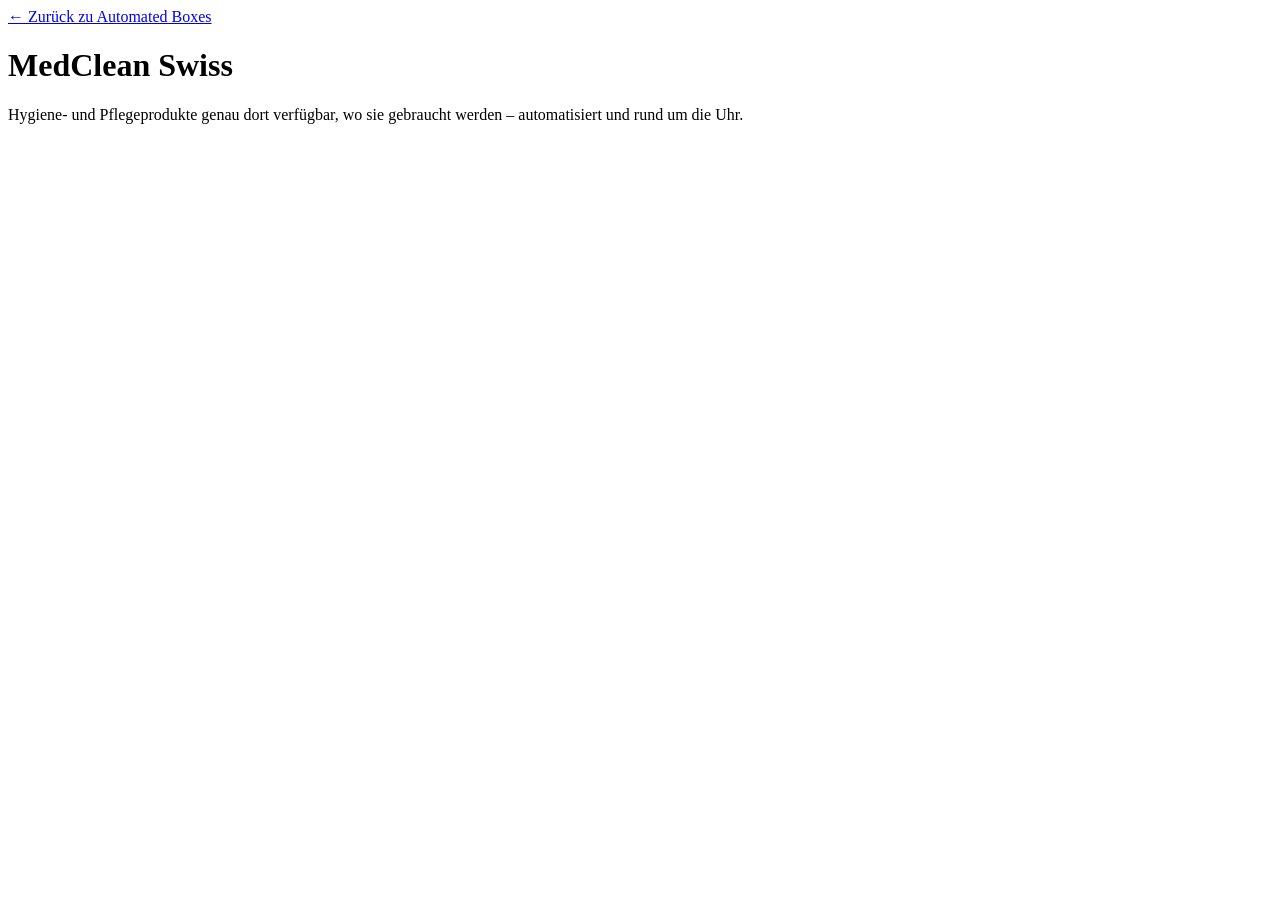
==== medclean/index.html @ 5fdd1c0e "MedClean Swiss hinzufügen" ====
<!DOCTYPE html>
<html lang="de">
<head>
    <meta charset="UTF-8">
    <meta name="viewport" content="width=device-width, initial-scale=1.0">
    <title>MedClean Swiss | Automated Boxes</title>
</head>

<body>

    <a href="../">← Zurück zu Automated Boxes</a>

    <h1>MedClean Swiss</h1>

    <p>
        Hygiene- und Pflegeprodukte genau dort verfügbar,
        wo sie gebraucht werden – automatisiert und rund um die Uhr.
    </p>

</body>
</html>
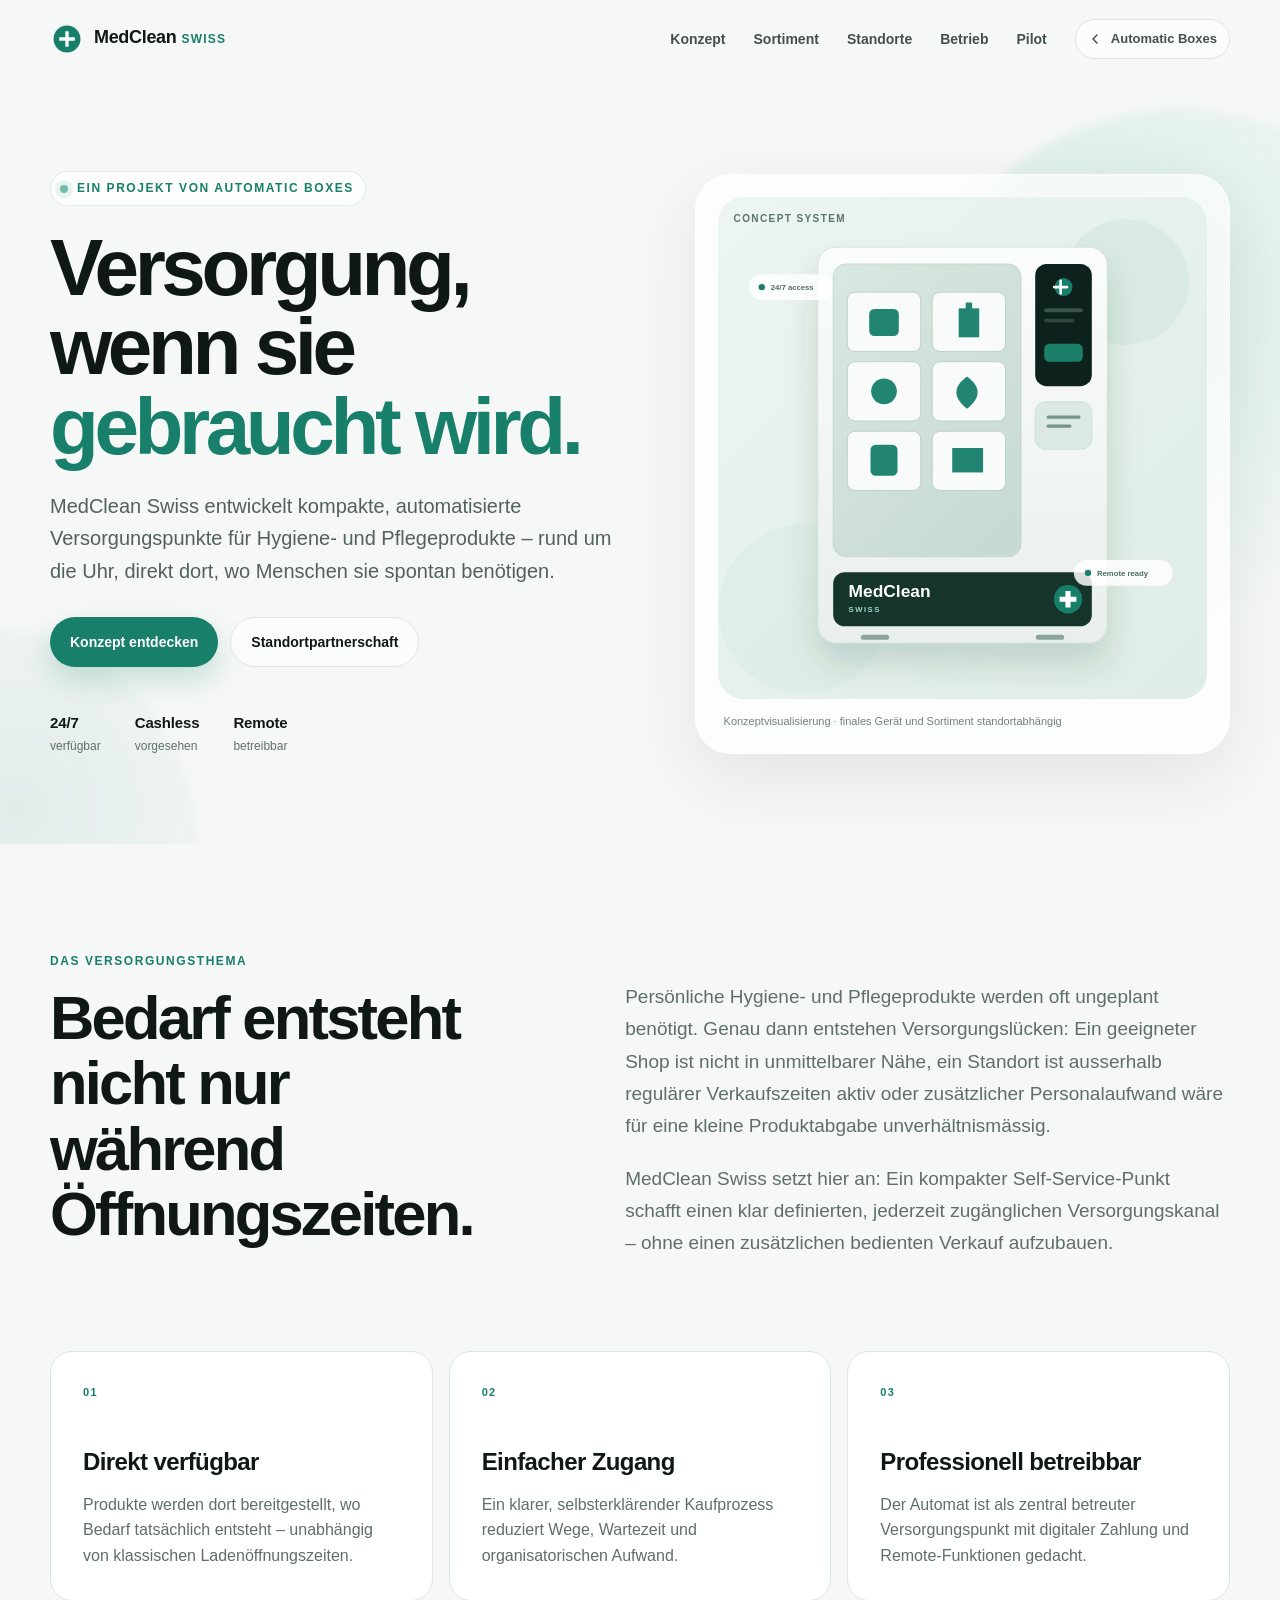
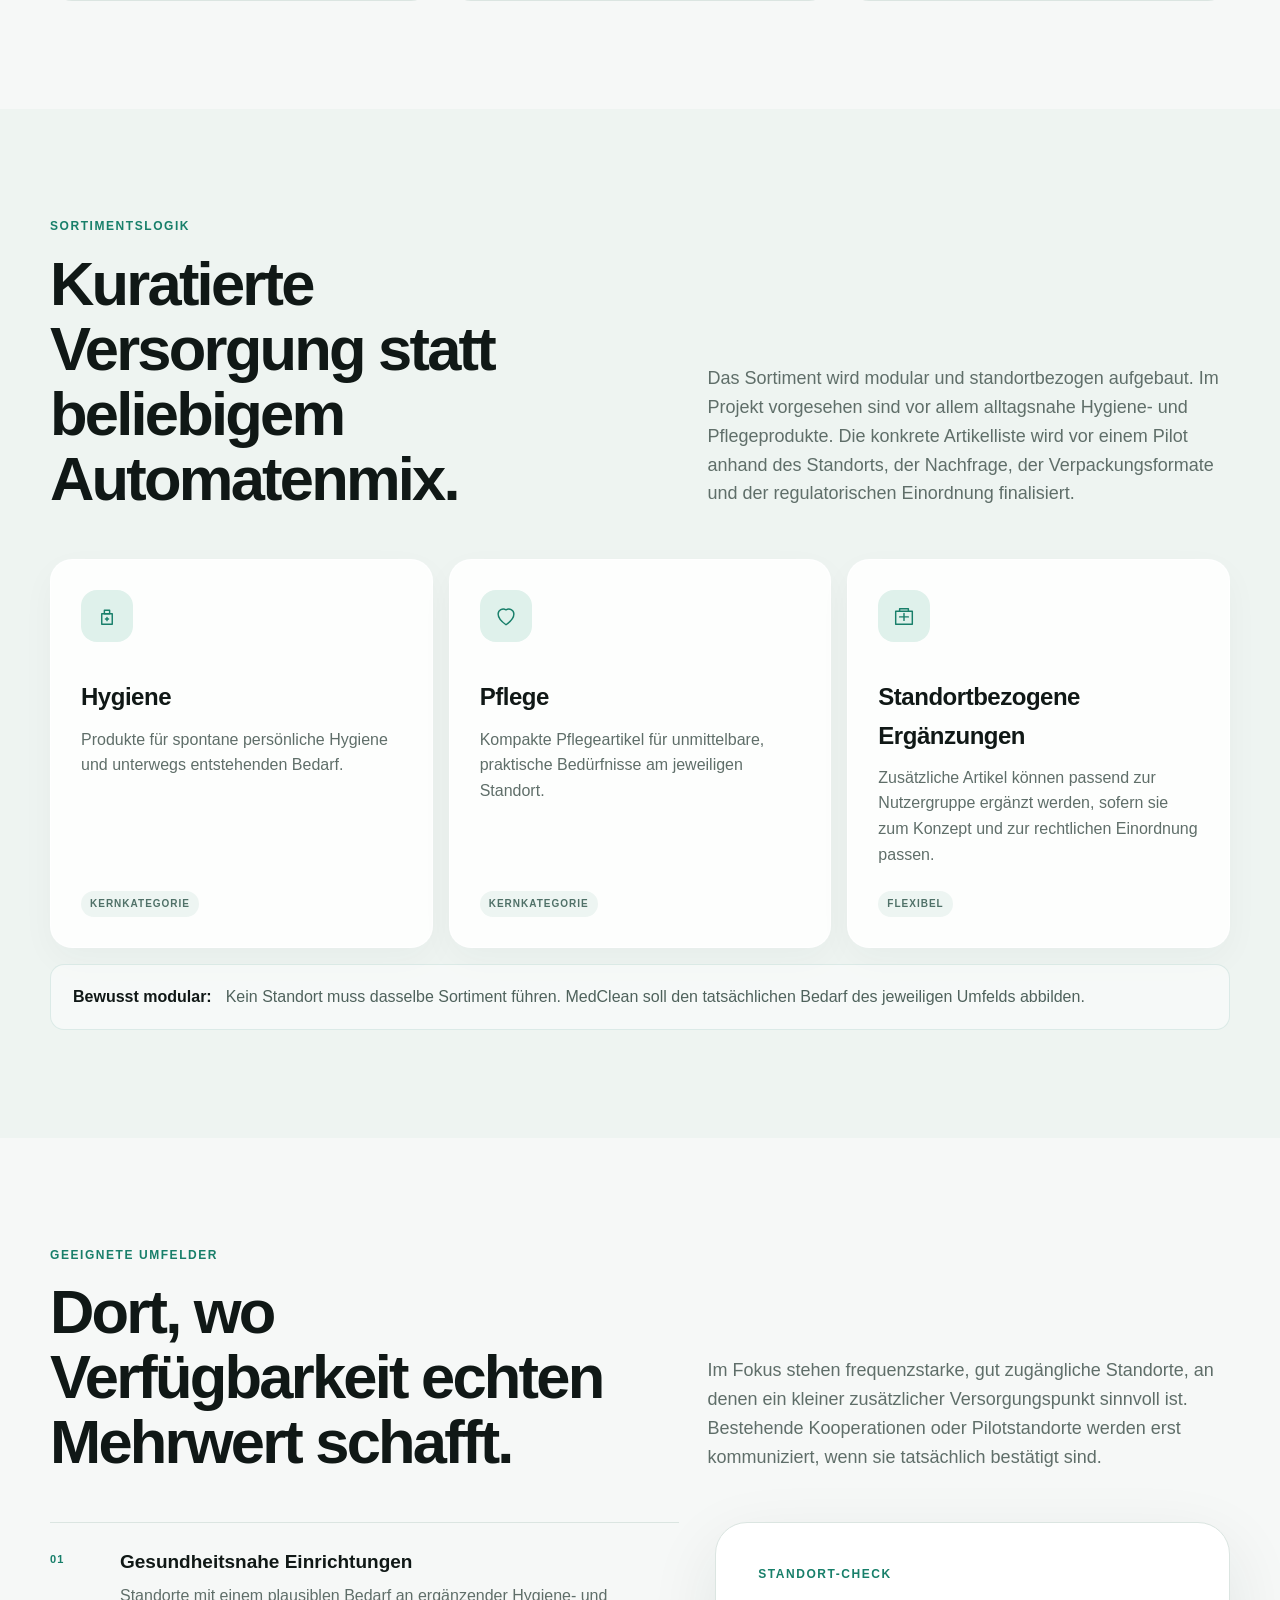
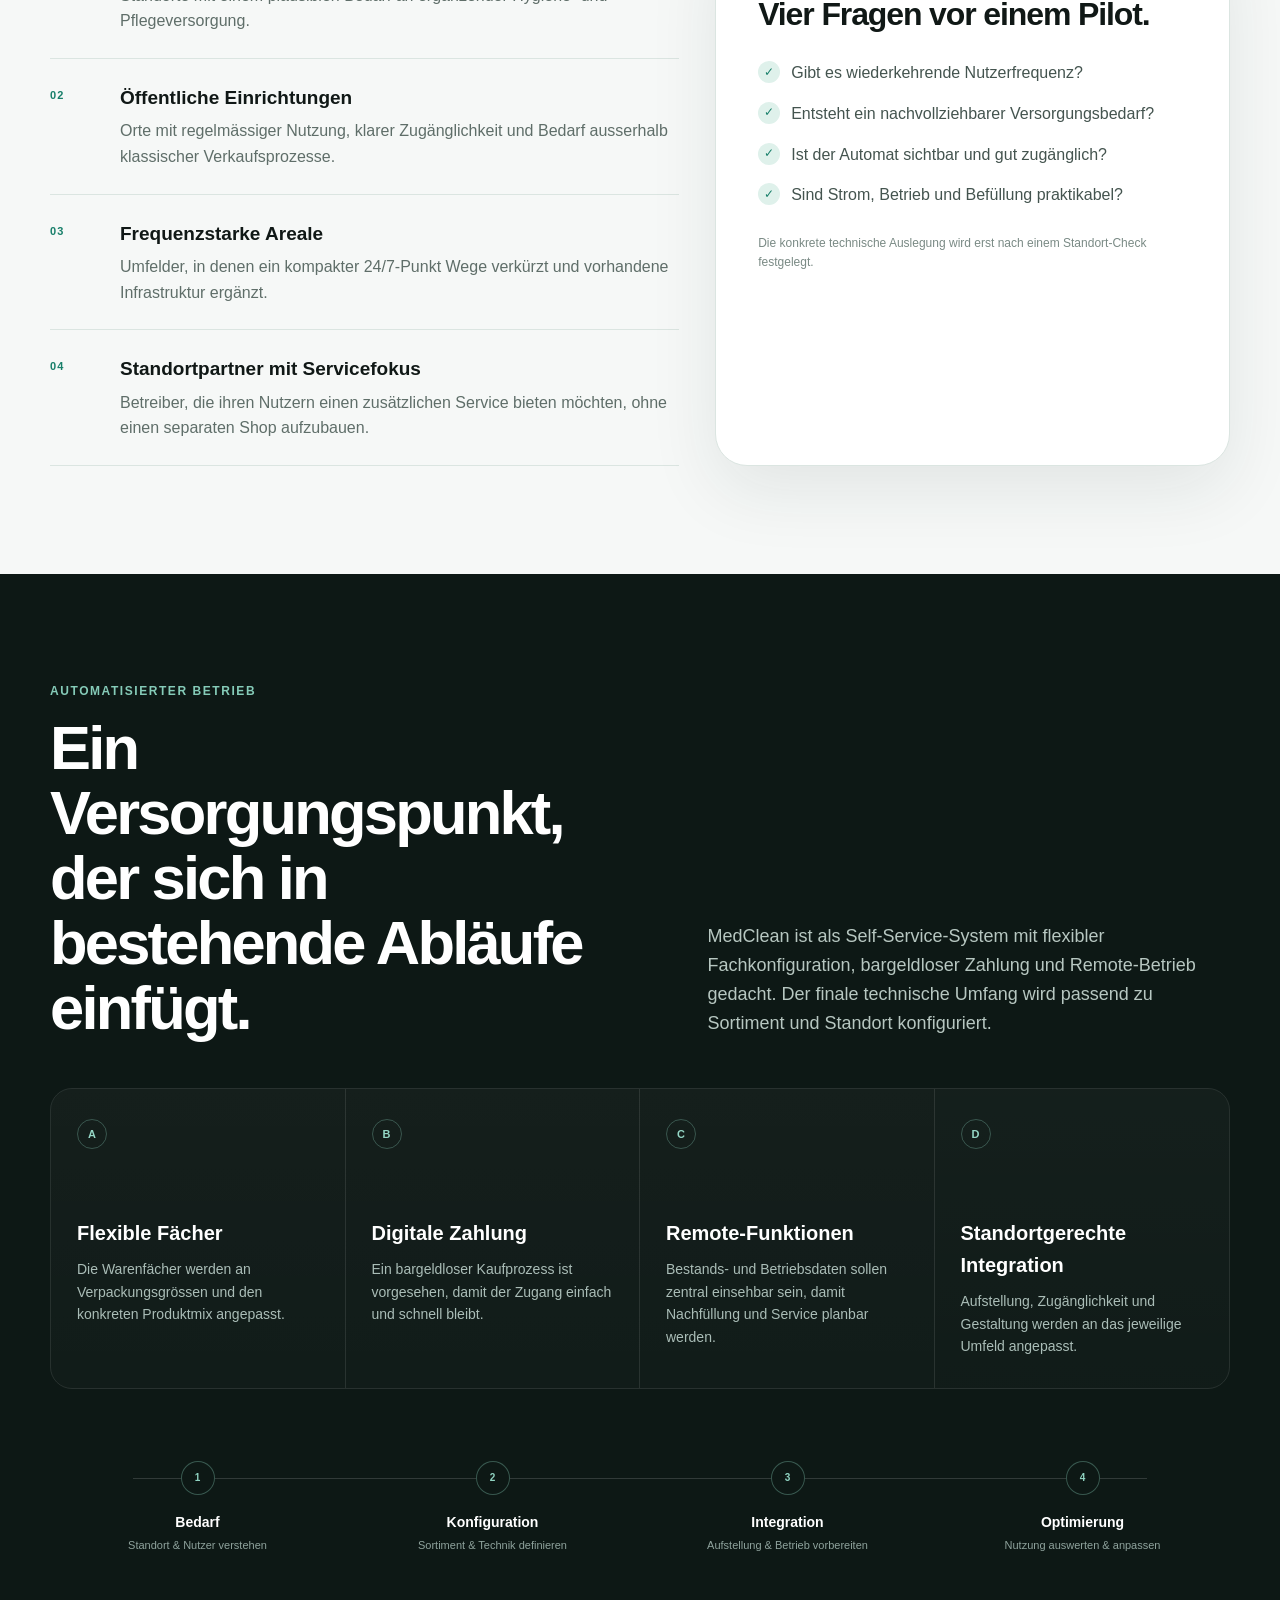
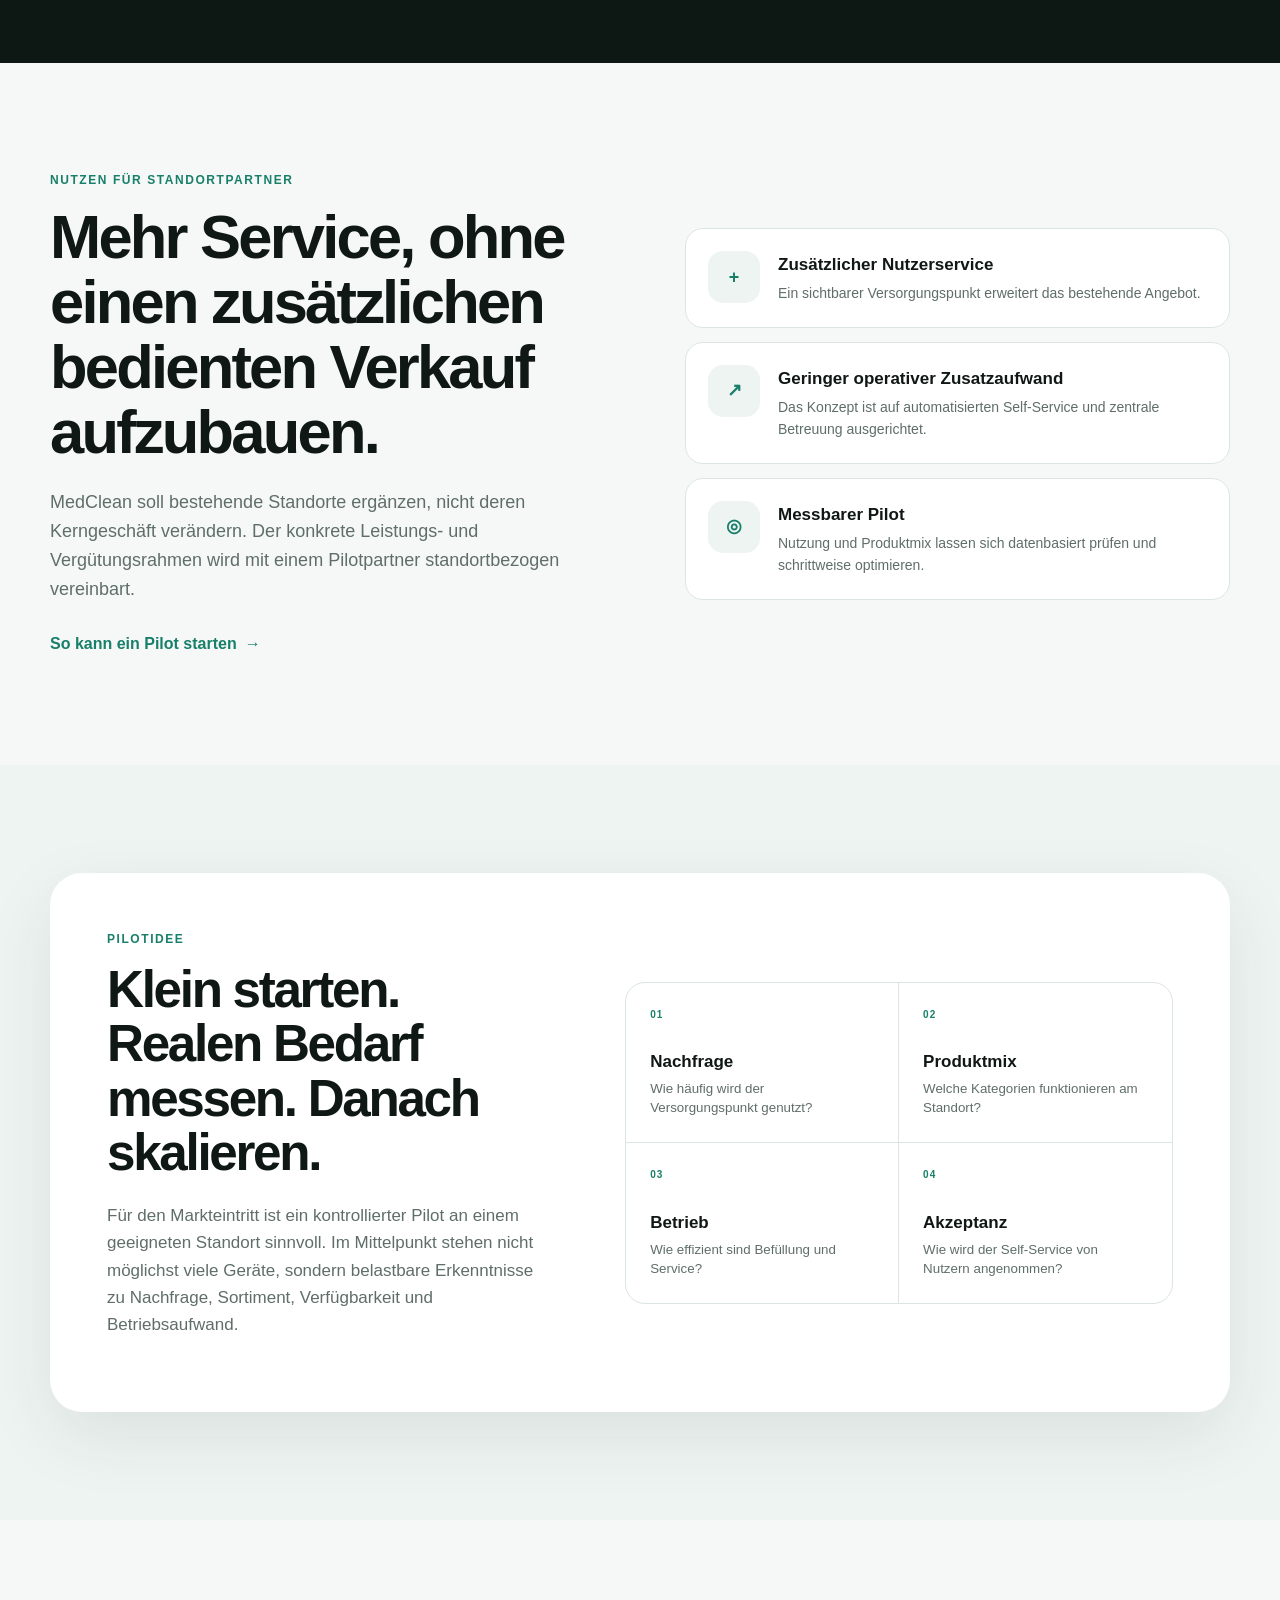
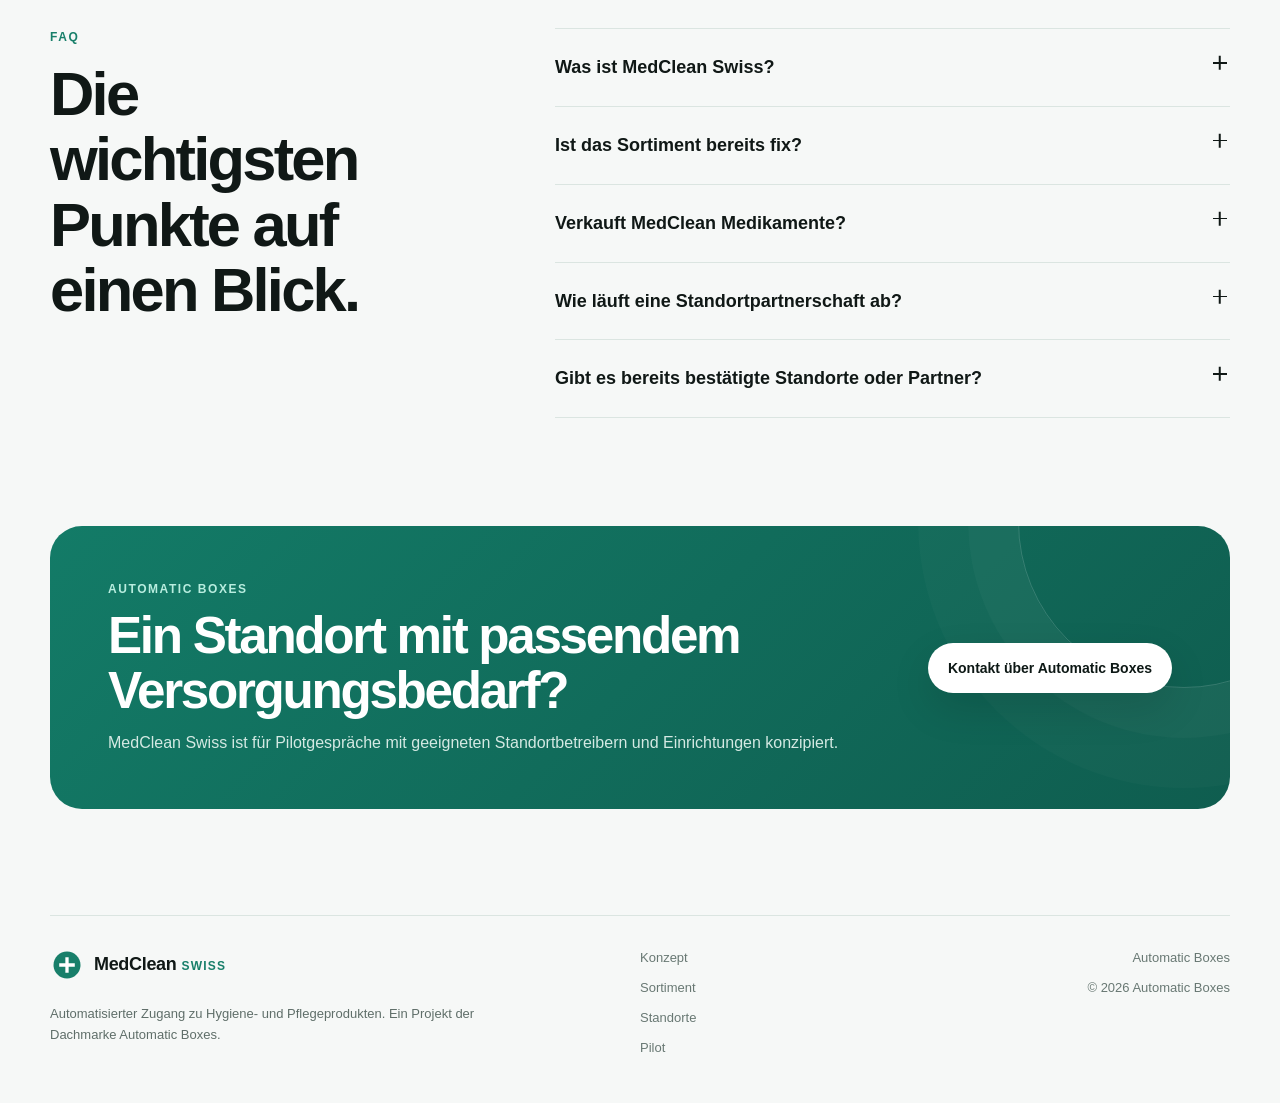
==== commit ed13a925: "Add files via upload" ====
--- a/medclean/index.html
+++ b/medclean/index.html
@@ -1,21 +1,388 @@
-<!DOCTYPE html>
-<html lang="de">
+<!doctype html>
+<html lang="de-CH">
 <head>
-    <meta charset="UTF-8">
-    <meta name="viewport" content="width=device-width, initial-scale=1.0">
-    <title>MedClean Swiss | Automated Boxes</title>
+  <meta charset="utf-8">
+  <meta name="viewport" content="width=device-width, initial-scale=1, viewport-fit=cover">
+  <meta name="color-scheme" content="light">
+  <meta name="theme-color" content="#f6f8f7">
+  <meta name="robots" content="index,follow,max-image-preview:large">
+  <meta name="description" content="MedClean Swiss – automatisierter 24/7-Zugang zu Hygiene- und Pflegeprodukten an geeigneten Standorten in der Schweiz. Ein Projekt der Dachmarke Automatic Boxes.">
+  <meta name="author" content="Automatic Boxes">
+  <link rel="canonical" href="https://automatedboxes.ch/medclean/">
+  <link rel="icon" href="assets/favicon.svg" type="image/svg+xml">
+
+  <meta property="og:type" content="website">
+  <meta property="og:locale" content="de_CH">
+  <meta property="og:site_name" content="Automatic Boxes">
+  <meta property="og:title" content="MedClean Swiss | Versorgung, wenn sie gebraucht wird">
+  <meta property="og:description" content="Automatisierter 24/7-Zugang zu Hygiene- und Pflegeprodukten – kompakt, standortbezogen und professionell betrieben.">
+  <meta property="og:url" content="https://automatedboxes.ch/medclean/">
+  <meta property="og:image" content="https://automatedboxes.ch/medclean/assets/og-medclean.png">
+  <meta property="og:image:width" content="1200">
+  <meta property="og:image:height" content="630">
+  <meta property="og:image:alt" content="MedClean Swiss – 24/7 Hygiene- und Pflegeversorgung">
+
+  <meta name="twitter:card" content="summary_large_image">
+  <meta name="twitter:title" content="MedClean Swiss">
+  <meta name="twitter:description" content="24/7-Zugang zu Hygiene- und Pflegeprodukten an geeigneten Standorten in der Schweiz.">
+  <meta name="twitter:image" content="https://automatedboxes.ch/medclean/assets/og-medclean.png">
+
+  <title>MedClean Swiss | 24/7 Hygiene- & Pflegeversorgung</title>
+  <link rel="stylesheet" href="style.css">
+
+  <script type="application/ld+json">
+  {
+    "@context": "https://schema.org",
+    "@type": "WebPage",
+    "name": "MedClean Swiss",
+    "url": "https://automatedboxes.ch/medclean/",
+    "description": "Automatisierter 24/7-Zugang zu Hygiene- und Pflegeprodukten an geeigneten Standorten in der Schweiz.",
+    "inLanguage": "de-CH",
+    "isPartOf": {
+      "@type": "WebSite",
+      "name": "Automatic Boxes",
+      "url": "https://automatedboxes.ch/"
+    },
+    "about": {
+      "@type": "Thing",
+      "name": "Automatisierte Hygiene- und Pflegeversorgung"
+    }
+  }
+  </script>
 </head>
-
 <body>
-
-    <a href="../">← Zurück zu Automated Boxes</a>
-
-    <h1>MedClean Swiss</h1>
-
-    <p>
-        Hygiene- und Pflegeprodukte genau dort verfügbar,
-        wo sie gebraucht werden – automatisiert und rund um die Uhr.
-    </p>
-
+  <a class="skip-link" href="#main">Zum Inhalt springen</a>
+
+  <header class="site-header" data-header>
+    <div class="shell header-inner">
+      <a class="brand" href="#top" aria-label="MedClean Swiss Startseite">
+        <span class="brand-mark" aria-hidden="true">
+          <svg viewBox="0 0 34 34" role="img">
+            <path d="M17 3.5C9.55 3.5 3.5 9.55 3.5 17S9.55 30.5 17 30.5 30.5 24.45 30.5 17 24.45 3.5 17 3.5Z"/>
+            <path d="M15.35 9.2h3.3v6.15h6.15v3.3h-6.15v6.15h-3.3v-6.15H9.2v-3.3h6.15V9.2Z" class="brand-cross"/>
+          </svg>
+        </span>
+        <span class="brand-text"><strong>MedClean</strong><small>Swiss</small></span>
+      </a>
+
+      <nav class="desktop-nav" aria-label="Hauptnavigation">
+        <a href="#konzept">Konzept</a>
+        <a href="#sortiment">Sortiment</a>
+        <a href="#standorte">Standorte</a>
+        <a href="#betrieb">Betrieb</a>
+        <a href="#pilot">Pilot</a>
+      </nav>
+
+      <div class="header-actions">
+        <a class="back-link" href="../" aria-label="Zurück zu Automatic Boxes">
+          <svg viewBox="0 0 20 20" aria-hidden="true"><path d="M11.8 4.5 6.3 10l5.5 5.5"/></svg>
+          <span>Automatic Boxes</span>
+        </a>
+        <button class="menu-button" type="button" aria-label="Menü öffnen" aria-expanded="false" aria-controls="mobile-menu" data-menu-button>
+          <span></span><span></span>
+        </button>
+      </div>
+    </div>
+
+    <div id="mobile-menu" class="mobile-menu" hidden data-mobile-menu>
+      <nav class="shell" aria-label="Mobile Navigation">
+        <a href="#konzept">Konzept</a>
+        <a href="#sortiment">Sortiment</a>
+        <a href="#standorte">Standorte</a>
+        <a href="#betrieb">Betrieb</a>
+        <a href="#pilot">Pilot</a>
+        <a class="mobile-back" href="../">Zurück zu Automatic Boxes</a>
+      </nav>
+    </div>
+  </header>
+
+  <main id="main">
+    <section class="hero" id="top" aria-labelledby="hero-title">
+      <div class="hero-orb hero-orb-one" aria-hidden="true"></div>
+      <div class="hero-orb hero-orb-two" aria-hidden="true"></div>
+      <div class="shell hero-grid">
+        <div class="hero-copy" data-reveal>
+          <div class="eyebrow"><span class="status-dot"></span> Ein Projekt von Automatic Boxes</div>
+          <h1 id="hero-title">Versorgung, wenn sie <span>gebraucht wird.</span></h1>
+          <p class="hero-lead">MedClean Swiss entwickelt kompakte, automatisierte Versorgungspunkte für Hygiene- und Pflegeprodukte – rund um die Uhr, direkt dort, wo Menschen sie spontan benötigen.</p>
+          <div class="hero-cta">
+            <a class="button primary" href="#konzept">Konzept entdecken</a>
+            <a class="button secondary" href="#partner">Standortpartnerschaft</a>
+          </div>
+          <div class="hero-signals" aria-label="Projektmerkmale">
+            <div><strong>24/7</strong><span>verfügbar</span></div>
+            <div><strong>Cashless</strong><span>vorgesehen</span></div>
+            <div><strong>Remote</strong><span>betreibbar</span></div>
+          </div>
+        </div>
+
+        <div class="hero-visual" data-reveal data-delay="120">
+          <div class="visual-card">
+            <div class="visual-label">Concept system</div>
+            <img src="assets/medclean-device.svg" width="760" height="780" alt="Konzeptvisualisierung eines MedClean Selbstbedienungsautomaten mit modularen Produktfächern">
+            <div class="visual-note">Konzeptvisualisierung · finales Gerät und Sortiment standortabhängig</div>
+          </div>
+        </div>
+      </div>
+    </section>
+
+    <section class="section problem" id="konzept" aria-labelledby="problem-title">
+      <div class="shell two-col">
+        <div class="section-intro" data-reveal>
+          <p class="kicker">Das Versorgungsthema</p>
+          <h2 id="problem-title">Bedarf entsteht nicht nur während Öffnungszeiten.</h2>
+        </div>
+        <div class="section-copy" data-reveal data-delay="80">
+          <p>Persönliche Hygiene- und Pflegeprodukte werden oft ungeplant benötigt. Genau dann entstehen Versorgungslücken: Ein geeigneter Shop ist nicht in unmittelbarer Nähe, ein Standort ist ausserhalb regulärer Verkaufszeiten aktiv oder zusätzlicher Personalaufwand wäre für eine kleine Produktabgabe unverhältnismässig.</p>
+          <p>MedClean Swiss setzt hier an: Ein kompakter Self-Service-Punkt schafft einen klar definierten, jederzeit zugänglichen Versorgungskanal – ohne einen zusätzlichen bedienten Verkauf aufzubauen.</p>
+        </div>
+      </div>
+
+      <div class="shell value-grid">
+        <article class="value-card" data-reveal>
+          <span class="number">01</span>
+          <h3>Direkt verfügbar</h3>
+          <p>Produkte werden dort bereitgestellt, wo Bedarf tatsächlich entsteht – unabhängig von klassischen Ladenöffnungszeiten.</p>
+        </article>
+        <article class="value-card" data-reveal data-delay="60">
+          <span class="number">02</span>
+          <h3>Einfacher Zugang</h3>
+          <p>Ein klarer, selbsterklärender Kaufprozess reduziert Wege, Wartezeit und organisatorischen Aufwand.</p>
+        </article>
+        <article class="value-card" data-reveal data-delay="120">
+          <span class="number">03</span>
+          <h3>Professionell betreibbar</h3>
+          <p>Der Automat ist als zentral betreuter Versorgungspunkt mit digitaler Zahlung und Remote-Funktionen gedacht.</p>
+        </article>
+      </div>
+    </section>
+
+    <section class="section section-soft" id="sortiment" aria-labelledby="assortment-title">
+      <div class="shell">
+        <div class="section-head" data-reveal>
+          <div>
+            <p class="kicker">Sortimentslogik</p>
+            <h2 id="assortment-title">Kuratierte Versorgung statt beliebigem Automatenmix.</h2>
+          </div>
+          <p>Das Sortiment wird modular und standortbezogen aufgebaut. Im Projekt vorgesehen sind vor allem alltagsnahe Hygiene- und Pflegeprodukte. Die konkrete Artikelliste wird vor einem Pilot anhand des Standorts, der Nachfrage, der Verpackungsformate und der regulatorischen Einordnung finalisiert.</p>
+        </div>
+
+        <div class="assortment-grid">
+          <article class="assortment-card" data-reveal>
+            <div class="icon-wrap" aria-hidden="true">
+              <svg viewBox="0 0 32 32"><path d="M10 13.5h12v12H10z"/><path d="M13 9.5h6v4h-6z"/><path d="M14.2 19.5h3.6M16 17.7v3.6"/></svg>
+            </div>
+            <h3>Hygiene</h3>
+            <p>Produkte für spontane persönliche Hygiene und unterwegs entstehenden Bedarf.</p>
+            <span class="tag">Kernkategorie</span>
+          </article>
+
+          <article class="assortment-card" data-reveal data-delay="60">
+            <div class="icon-wrap" aria-hidden="true">
+              <svg viewBox="0 0 32 32"><path d="M16 26c6-4.1 9-8 9-12.2A5.8 5.8 0 0 0 16 9a5.8 5.8 0 0 0-9 4.8C7 18 10 21.9 16 26Z"/></svg>
+            </div>
+            <h3>Pflege</h3>
+            <p>Kompakte Pflegeartikel für unmittelbare, praktische Bedürfnisse am jeweiligen Standort.</p>
+            <span class="tag">Kernkategorie</span>
+          </article>
+
+          <article class="assortment-card" data-reveal data-delay="120">
+            <div class="icon-wrap" aria-hidden="true">
+              <svg viewBox="0 0 32 32"><path d="M6.5 10.5h19v15h-19z"/><path d="M11 10.5V7.8h10v2.7M11 17h10M16 13v8"/></svg>
+            </div>
+            <h3>Standortbezogene Ergänzungen</h3>
+            <p>Zusätzliche Artikel können passend zur Nutzergruppe ergänzt werden, sofern sie zum Konzept und zur rechtlichen Einordnung passen.</p>
+            <span class="tag">Flexibel</span>
+          </article>
+        </div>
+
+        <div class="assortment-note" data-reveal>
+          <strong>Bewusst modular:</strong>
+          <span>Kein Standort muss dasselbe Sortiment führen. MedClean soll den tatsächlichen Bedarf des jeweiligen Umfelds abbilden.</span>
+        </div>
+      </div>
+    </section>
+
+    <section class="section" id="standorte" aria-labelledby="locations-title">
+      <div class="shell">
+        <div class="section-head" data-reveal>
+          <div>
+            <p class="kicker">Geeignete Umfelder</p>
+            <h2 id="locations-title">Dort, wo Verfügbarkeit echten Mehrwert schafft.</h2>
+          </div>
+          <p>Im Fokus stehen frequenzstarke, gut zugängliche Standorte, an denen ein kleiner zusätzlicher Versorgungspunkt sinnvoll ist. Bestehende Kooperationen oder Pilotstandorte werden erst kommuniziert, wenn sie tatsächlich bestätigt sind.</p>
+        </div>
+
+        <div class="location-layout">
+          <div class="location-list" role="list" data-reveal>
+            <div class="location-item" role="listitem"><span>01</span><div><strong>Gesundheitsnahe Einrichtungen</strong><p>Standorte mit einem plausiblen Bedarf an ergänzender Hygiene- und Pflegeversorgung.</p></div></div>
+            <div class="location-item" role="listitem"><span>02</span><div><strong>Öffentliche Einrichtungen</strong><p>Orte mit regelmässiger Nutzung, klarer Zugänglichkeit und Bedarf ausserhalb klassischer Verkaufsprozesse.</p></div></div>
+            <div class="location-item" role="listitem"><span>03</span><div><strong>Frequenzstarke Areale</strong><p>Umfelder, in denen ein kompakter 24/7-Punkt Wege verkürzt und vorhandene Infrastruktur ergänzt.</p></div></div>
+            <div class="location-item" role="listitem"><span>04</span><div><strong>Standortpartner mit Servicefokus</strong><p>Betreiber, die ihren Nutzern einen zusätzlichen Service bieten möchten, ohne einen separaten Shop aufzubauen.</p></div></div>
+          </div>
+
+          <aside class="location-check" data-reveal data-delay="100" aria-label="Kriterien für einen geeigneten Standort">
+            <p class="micro-label">Standort-Check</p>
+            <h3>Vier Fragen vor einem Pilot.</h3>
+            <ul class="check-list">
+              <li><span aria-hidden="true">✓</span> Gibt es wiederkehrende Nutzerfrequenz?</li>
+              <li><span aria-hidden="true">✓</span> Entsteht ein nachvollziehbarer Versorgungsbedarf?</li>
+              <li><span aria-hidden="true">✓</span> Ist der Automat sichtbar und gut zugänglich?</li>
+              <li><span aria-hidden="true">✓</span> Sind Strom, Betrieb und Befüllung praktikabel?</li>
+            </ul>
+            <p class="small">Die konkrete technische Auslegung wird erst nach einem Standort-Check festgelegt.</p>
+          </aside>
+        </div>
+      </div>
+    </section>
+
+    <section class="section section-dark" id="betrieb" aria-labelledby="operations-title">
+      <div class="shell">
+        <div class="section-head inverted" data-reveal>
+          <div>
+            <p class="kicker">Automatisierter Betrieb</p>
+            <h2 id="operations-title">Ein Versorgungspunkt, der sich in bestehende Abläufe einfügt.</h2>
+          </div>
+          <p>MedClean ist als Self-Service-System mit flexibler Fachkonfiguration, bargeldloser Zahlung und Remote-Betrieb gedacht. Der finale technische Umfang wird passend zu Sortiment und Standort konfiguriert.</p>
+        </div>
+
+        <div class="operations-grid">
+          <article class="operation-card" data-reveal>
+            <span class="op-index">A</span>
+            <h3>Flexible Fächer</h3>
+            <p>Die Warenfächer werden an Verpackungsgrössen und den konkreten Produktmix angepasst.</p>
+          </article>
+          <article class="operation-card" data-reveal data-delay="50">
+            <span class="op-index">B</span>
+            <h3>Digitale Zahlung</h3>
+            <p>Ein bargeldloser Kaufprozess ist vorgesehen, damit der Zugang einfach und schnell bleibt.</p>
+          </article>
+          <article class="operation-card" data-reveal data-delay="100">
+            <span class="op-index">C</span>
+            <h3>Remote-Funktionen</h3>
+            <p>Bestands- und Betriebsdaten sollen zentral einsehbar sein, damit Nachfüllung und Service planbar werden.</p>
+          </article>
+          <article class="operation-card" data-reveal data-delay="150">
+            <span class="op-index">D</span>
+            <h3>Standortgerechte Integration</h3>
+            <p>Aufstellung, Zugänglichkeit und Gestaltung werden an das jeweilige Umfeld angepasst.</p>
+          </article>
+        </div>
+
+        <div class="process" data-reveal>
+          <div class="process-line" aria-hidden="true"></div>
+          <div class="process-step"><span>1</span><strong>Bedarf</strong><small>Standort & Nutzer verstehen</small></div>
+          <div class="process-step"><span>2</span><strong>Konfiguration</strong><small>Sortiment & Technik definieren</small></div>
+          <div class="process-step"><span>3</span><strong>Integration</strong><small>Aufstellung & Betrieb vorbereiten</small></div>
+          <div class="process-step"><span>4</span><strong>Optimierung</strong><small>Nutzung auswerten & anpassen</small></div>
+        </div>
+      </div>
+    </section>
+
+    <section class="section partner-section" id="partner" aria-labelledby="partner-title">
+      <div class="shell partner-grid">
+        <div class="partner-copy" data-reveal>
+          <p class="kicker">Nutzen für Standortpartner</p>
+          <h2 id="partner-title">Mehr Service, ohne einen zusätzlichen bedienten Verkauf aufzubauen.</h2>
+          <p>MedClean soll bestehende Standorte ergänzen, nicht deren Kerngeschäft verändern. Der konkrete Leistungs- und Vergütungsrahmen wird mit einem Pilotpartner standortbezogen vereinbart.</p>
+          <a class="text-link" href="#pilot">So kann ein Pilot starten <span aria-hidden="true">→</span></a>
+        </div>
+
+        <div class="benefit-stack" data-reveal data-delay="80">
+          <div class="benefit"><span class="benefit-icon" aria-hidden="true">+</span><div><strong>Zusätzlicher Nutzerservice</strong><p>Ein sichtbarer Versorgungspunkt erweitert das bestehende Angebot.</p></div></div>
+          <div class="benefit"><span class="benefit-icon" aria-hidden="true">↗</span><div><strong>Geringer operativer Zusatzaufwand</strong><p>Das Konzept ist auf automatisierten Self-Service und zentrale Betreuung ausgerichtet.</p></div></div>
+          <div class="benefit"><span class="benefit-icon" aria-hidden="true">◎</span><div><strong>Messbarer Pilot</strong><p>Nutzung und Produktmix lassen sich datenbasiert prüfen und schrittweise optimieren.</p></div></div>
+        </div>
+      </div>
+    </section>
+
+    <section class="section section-soft" id="pilot" aria-labelledby="pilot-title">
+      <div class="shell pilot-wrap">
+        <div class="pilot-card" data-reveal>
+          <div class="pilot-copy">
+            <p class="kicker">Pilotidee</p>
+            <h2 id="pilot-title">Klein starten. Realen Bedarf messen. Danach skalieren.</h2>
+            <p>Für den Markteintritt ist ein kontrollierter Pilot an einem geeigneten Standort sinnvoll. Im Mittelpunkt stehen nicht möglichst viele Geräte, sondern belastbare Erkenntnisse zu Nachfrage, Sortiment, Verfügbarkeit und Betriebsaufwand.</p>
+          </div>
+          <div class="pilot-metrics" aria-label="Vorgesehene Pilot-Auswertung">
+            <div><span>01</span><strong>Nachfrage</strong><small>Wie häufig wird der Versorgungspunkt genutzt?</small></div>
+            <div><span>02</span><strong>Produktmix</strong><small>Welche Kategorien funktionieren am Standort?</small></div>
+            <div><span>03</span><strong>Betrieb</strong><small>Wie effizient sind Befüllung und Service?</small></div>
+            <div><span>04</span><strong>Akzeptanz</strong><small>Wie wird der Self-Service von Nutzern angenommen?</small></div>
+          </div>
+        </div>
+      </div>
+    </section>
+
+    <section class="section faq-section" aria-labelledby="faq-title">
+      <div class="shell faq-grid">
+        <div class="section-intro" data-reveal>
+          <p class="kicker">FAQ</p>
+          <h2 id="faq-title">Die wichtigsten Punkte auf einen Blick.</h2>
+        </div>
+        <div class="accordion" data-accordion>
+          <article class="faq-item" data-reveal>
+            <h3><button type="button" aria-expanded="false">Was ist MedClean Swiss?<span aria-hidden="true"></span></button></h3>
+            <div class="faq-answer" hidden><p>MedClean Swiss ist ein Projekt von Automatic Boxes für automatisierten, rund um die Uhr verfügbaren Zugang zu Hygiene- und Pflegeprodukten an geeigneten Standorten in der Schweiz.</p></div>
+          </article>
+          <article class="faq-item" data-reveal>
+            <h3><button type="button" aria-expanded="false">Ist das Sortiment bereits fix?<span aria-hidden="true"></span></button></h3>
+            <div class="faq-answer" hidden><p>Nein. Die Grundausrichtung auf Hygiene- und Pflegeprodukte steht fest; die konkrete Artikelliste soll je nach Standort, Nutzerbedarf, Verpackungsformaten und regulatorischer Einordnung festgelegt werden.</p></div>
+          </article>
+          <article class="faq-item" data-reveal>
+            <h3><button type="button" aria-expanded="false">Verkauft MedClean Medikamente?<span aria-hidden="true"></span></button></h3>
+            <div class="faq-answer" hidden><p>Das öffentlich definierte Konzept konzentriert sich derzeit auf Hygiene- und Pflegeprodukte. Regulierte oder verschreibungspflichtige Produktgruppen sind nicht Bestandteil der aktuell kommunizierten Pilotdefinition.</p></div>
+          </article>
+          <article class="faq-item" data-reveal>
+            <h3><button type="button" aria-expanded="false">Wie läuft eine Standortpartnerschaft ab?<span aria-hidden="true"></span></button></h3>
+            <div class="faq-answer" hidden><p>Zunächst werden Bedarf, Nutzerfrequenz, Fläche und technische Rahmenbedingungen geprüft. Anschliessend werden Sortiment, Automatenkonfiguration und der konkrete Pilot- beziehungsweise Betriebsrahmen gemeinsam festgelegt.</p></div>
+          </article>
+          <article class="faq-item" data-reveal>
+            <h3><button type="button" aria-expanded="false">Gibt es bereits bestätigte Standorte oder Partner?<span aria-hidden="true"></span></button></h3>
+            <div class="faq-answer" hidden><p>Auf dieser Seite werden bewusst keine bestehenden Kooperationen oder Standorte behauptet. Bestätigte Partnerschaften werden erst veröffentlicht, wenn sie tatsächlich vereinbart sind.</p></div>
+          </article>
+        </div>
+      </div>
+    </section>
+
+    <section class="cta-section" aria-labelledby="cta-title">
+      <div class="shell">
+        <div class="cta-panel" data-reveal>
+          <div>
+            <p class="kicker">Automatic Boxes</p>
+            <h2 id="cta-title">Ein Standort mit passendem Versorgungsbedarf?</h2>
+            <p>MedClean Swiss ist für Pilotgespräche mit geeigneten Standortbetreibern und Einrichtungen konzipiert.</p>
+          </div>
+          <a class="button light" href="../">Kontakt über Automatic Boxes</a>
+        </div>
+      </div>
+    </section>
+  </main>
+
+  <footer class="site-footer">
+    <div class="shell footer-grid">
+      <div>
+        <a class="brand footer-brand" href="#top" aria-label="MedClean Swiss nach oben">
+          <span class="brand-mark" aria-hidden="true">
+            <svg viewBox="0 0 34 34"><path d="M17 3.5C9.55 3.5 3.5 9.55 3.5 17S9.55 30.5 17 30.5 30.5 24.45 30.5 17 24.45 3.5 17 3.5Z"/><path d="M15.35 9.2h3.3v6.15h6.15v3.3h-6.15v6.15h-3.3v-6.15H9.2v-3.3h6.15V9.2Z" class="brand-cross"/></svg>
+          </span>
+          <span class="brand-text"><strong>MedClean</strong><small>Swiss</small></span>
+        </a>
+        <p class="footer-note">Automatisierter Zugang zu Hygiene- und Pflegeprodukten. Ein Projekt der Dachmarke Automatic Boxes.</p>
+      </div>
+      <div class="footer-links">
+        <a href="#konzept">Konzept</a>
+        <a href="#sortiment">Sortiment</a>
+        <a href="#standorte">Standorte</a>
+        <a href="#pilot">Pilot</a>
+      </div>
+      <div class="footer-meta">
+        <a href="../">Automatic Boxes</a>
+        <span>© <span data-year></span> Automatic Boxes</span>
+      </div>
+    </div>
+  </footer>
+
+  <script src="script.js" defer></script>
 </body>
 </html>
--- a/medclean/style.css
+++ b/medclean/style.css
@@ -0,0 +1,300 @@
+:root {
+  --bg: #f6f8f7;
+  --surface: #ffffff;
+  --surface-2: #eef4f1;
+  --ink: #101816;
+  --muted: #5f6e69;
+  --line: #dbe5e1;
+  --accent: #187f6a;
+  --accent-2: #74bda9;
+  --accent-pale: #dff1eb;
+  --dark: #0d1815;
+  --dark-2: #13231e;
+  --white: #ffffff;
+  --shadow: 0 24px 70px rgba(19, 47, 39, 0.09);
+  --radius-lg: 32px;
+  --radius-md: 22px;
+  --radius-sm: 14px;
+  --shell: min(1180px, calc(100vw - 48px));
+  --header-h: 78px;
+}
+
+* { box-sizing: border-box; }
+html { scroll-behavior: smooth; scroll-padding-top: calc(var(--header-h) + 20px); }
+body {
+  margin: 0;
+  background: var(--bg);
+  color: var(--ink);
+  font-family: Inter, ui-sans-serif, -apple-system, BlinkMacSystemFont, "Segoe UI", Helvetica, Arial, sans-serif;
+  font-size: 16px;
+  line-height: 1.6;
+  -webkit-font-smoothing: antialiased;
+  text-rendering: optimizeLegibility;
+}
+img, svg { display: block; max-width: 100%; }
+a { color: inherit; text-decoration: none; }
+button, input, textarea, select { font: inherit; }
+button { color: inherit; }
+::selection { background: var(--accent-pale); color: var(--ink); }
+
+.shell { width: var(--shell); margin-inline: auto; }
+.skip-link { position: fixed; left: 16px; top: 12px; z-index: 1000; padding: 10px 14px; background: var(--dark); color: white; border-radius: 8px; transform: translateY(-150%); transition: transform .2s ease; }
+.skip-link:focus { transform: translateY(0); }
+
+.site-header {
+  position: sticky;
+  top: 0;
+  z-index: 50;
+  background: color-mix(in srgb, var(--bg) 88%, transparent);
+  backdrop-filter: blur(18px);
+  -webkit-backdrop-filter: blur(18px);
+  border-bottom: 1px solid transparent;
+  transition: border-color .25s ease, box-shadow .25s ease, background .25s ease;
+}
+.site-header.is-scrolled { border-color: rgba(16,24,22,.08); box-shadow: 0 10px 35px rgba(20,40,34,.05); background: color-mix(in srgb, var(--bg) 95%, transparent); }
+.header-inner { min-height: var(--header-h); display: flex; align-items: center; justify-content: space-between; gap: 28px; }
+.brand { display: inline-flex; align-items: center; gap: 10px; flex: 0 0 auto; }
+.brand-mark { width: 34px; height: 34px; }
+.brand-mark svg path:first-child { fill: var(--accent); }
+.brand-mark .brand-cross { fill: white; }
+.brand-text { display: grid; grid-template-columns: auto auto; align-items: baseline; column-gap: 5px; letter-spacing: -.02em; }
+.brand-text strong { font-size: 18px; line-height: 1; font-weight: 720; }
+.brand-text small { font-size: 12px; color: var(--accent); font-weight: 700; text-transform: uppercase; letter-spacing: .1em; }
+.desktop-nav { display: flex; gap: 28px; margin-left: auto; }
+.desktop-nav a { font-size: 14px; font-weight: 590; color: #42514c; transition: color .2s ease; }
+.desktop-nav a:hover, .desktop-nav a:focus-visible { color: var(--accent); }
+.header-actions { display: flex; align-items: center; gap: 14px; }
+.back-link { display: inline-flex; align-items: center; gap: 7px; padding: 9px 12px; border: 1px solid var(--line); border-radius: 999px; font-size: 13px; font-weight: 650; color: #42514c; background: rgba(255,255,255,.58); transition: .2s ease; }
+.back-link svg { width: 16px; fill: none; stroke: currentColor; stroke-width: 1.8; }
+.back-link:hover, .back-link:focus-visible { border-color: #b7c9c3; background: white; color: var(--accent); }
+.menu-button { display: none; width: 42px; height: 42px; border: 0; background: transparent; padding: 10px; cursor: pointer; }
+.menu-button span { display: block; height: 1.5px; background: var(--ink); margin: 6px 0; transition: transform .2s ease; }
+.mobile-menu { background: rgba(246,248,247,.98); border-top: 1px solid var(--line); border-bottom: 1px solid var(--line); }
+.mobile-menu nav { display: grid; padding-top: 14px; padding-bottom: 20px; }
+.mobile-menu a { padding: 13px 0; font-weight: 650; border-bottom: 1px solid rgba(16,24,22,.07); }
+.mobile-menu .mobile-back { color: var(--accent); border-bottom: 0; }
+
+.hero { position: relative; overflow: clip; padding: 92px 0 88px; min-height: 720px; display: flex; align-items: center; }
+.hero-grid { display: grid; grid-template-columns: minmax(0, 1.03fr) minmax(430px, .97fr); gap: 76px; align-items: center; }
+.hero-copy { position: relative; z-index: 2; }
+.eyebrow, .kicker, .micro-label { text-transform: uppercase; letter-spacing: .13em; font-size: 12px; font-weight: 750; color: var(--accent); }
+.eyebrow { display: inline-flex; align-items: center; gap: 9px; padding: 7px 11px 7px 9px; background: rgba(255,255,255,.72); border: 1px solid rgba(24,127,106,.13); border-radius: 999px; margin-bottom: 22px; }
+.status-dot { width: 8px; height: 8px; border-radius: 50%; background: var(--accent-2); box-shadow: 0 0 0 5px rgba(116,189,169,.16); }
+h1, h2, h3, p { margin-top: 0; }
+h1 { margin-bottom: 24px; font-size: clamp(54px, 6.25vw, 84px); line-height: .99; letter-spacing: -.055em; font-weight: 720; max-width: 820px; }
+h1 span { color: var(--accent); }
+.hero-lead { font-size: 20px; line-height: 1.62; color: #53615d; max-width: 680px; margin-bottom: 30px; }
+.hero-cta { display: flex; flex-wrap: wrap; gap: 12px; margin-bottom: 42px; }
+.button { display: inline-flex; align-items: center; justify-content: center; min-height: 50px; padding: 0 20px; border-radius: 999px; font-weight: 700; font-size: 14px; transition: transform .2s ease, box-shadow .2s ease, background .2s ease, border-color .2s ease; }
+.button:hover { transform: translateY(-2px); }
+.button:focus-visible, a:focus-visible, button:focus-visible { outline: 3px solid rgba(24,127,106,.26); outline-offset: 3px; }
+.button.primary { color: white; background: var(--accent); box-shadow: 0 13px 30px rgba(24,127,106,.22); }
+.button.primary:hover { box-shadow: 0 16px 36px rgba(24,127,106,.28); }
+.button.secondary { background: rgba(255,255,255,.6); border: 1px solid var(--line); }
+.button.secondary:hover { background: white; border-color: #c1d2cc; }
+.button.light { background: white; color: var(--dark); box-shadow: 0 16px 40px rgba(0,0,0,.12); }
+.hero-signals { display: flex; gap: 34px; padding-top: 2px; }
+.hero-signals div { display: grid; gap: 2px; }
+.hero-signals strong { font-size: 15px; letter-spacing: -.01em; }
+.hero-signals span { font-size: 12px; color: var(--muted); }
+.hero-visual { position: relative; z-index: 1; }
+.visual-card { position: relative; padding: 22px; background: rgba(255,255,255,.68); border: 1px solid rgba(255,255,255,.82); border-radius: 36px; box-shadow: var(--shadow); backdrop-filter: blur(16px); -webkit-backdrop-filter: blur(16px); }
+.visual-card img { width: 100%; height: auto; border-radius: 26px; background: #eef4f1; }
+.visual-label { position: absolute; left: 38px; top: 36px; z-index: 2; text-transform: uppercase; font-size: 10px; letter-spacing: .14em; font-weight: 800; color: #59746b; }
+.visual-note { padding: 14px 6px 0; font-size: 11px; color: #71827c; }
+.hero-orb { position: absolute; border-radius: 50%; filter: blur(4px); pointer-events: none; }
+.hero-orb-one { width: 540px; height: 540px; right: -170px; top: 30px; background: radial-gradient(circle at 35% 35%, rgba(140,209,190,.32), rgba(140,209,190,0) 72%); }
+.hero-orb-two { width: 460px; height: 460px; left: -260px; bottom: -240px; background: radial-gradient(circle at 60% 40%, rgba(24,127,106,.09), rgba(24,127,106,0) 72%); }
+
+.section { padding: 108px 0; }
+.section-soft { background: var(--surface-2); }
+.section-dark { background: var(--dark); color: white; }
+.two-col { display: grid; grid-template-columns: .88fr 1.12fr; gap: 100px; align-items: start; }
+.section-intro .kicker, .section-head .kicker, .partner-copy .kicker, .pilot-copy .kicker { margin-bottom: 14px; }
+h2 { font-size: clamp(38px, 4.8vw, 62px); line-height: 1.06; letter-spacing: -.045em; font-weight: 700; margin-bottom: 0; }
+.section-intro h2 { max-width: 610px; }
+.section-copy { padding-top: 29px; }
+.section-copy p { font-size: 19px; line-height: 1.7; color: var(--muted); margin-bottom: 20px; }
+.value-grid { display: grid; grid-template-columns: repeat(3,1fr); gap: 16px; margin-top: 72px; }
+.value-card { background: var(--surface); border: 1px solid var(--line); border-radius: var(--radius-md); padding: 32px; min-height: 250px; display: flex; flex-direction: column; transition: transform .25s ease, box-shadow .25s ease, border-color .25s ease; }
+.value-card:hover { transform: translateY(-4px); box-shadow: 0 22px 60px rgba(20,60,50,.08); border-color: #c7d8d2; }
+.value-card .number { font-size: 11px; color: var(--accent); font-weight: 800; letter-spacing: .12em; margin-bottom: auto; }
+.value-card h3 { font-size: 24px; letter-spacing: -.025em; margin-bottom: 10px; }
+.value-card p { color: var(--muted); margin-bottom: 0; }
+.section-head { display: grid; grid-template-columns: 1.05fr .95fr; gap: 80px; align-items: end; margin-bottom: 48px; }
+.section-head > p { color: var(--muted); font-size: 18px; margin-bottom: 3px; }
+.section-head.inverted > p { color: #b7c7c1; }
+.section-head.inverted .kicker { color: #85cbb8; }
+.assortment-grid { display: grid; grid-template-columns: repeat(3,1fr); gap: 16px; }
+.assortment-card { background: rgba(255,255,255,.86); border: 1px solid rgba(255,255,255,.95); border-radius: var(--radius-md); padding: 30px; min-height: 290px; display: flex; flex-direction: column; box-shadow: 0 12px 34px rgba(20,60,50,.035); }
+.icon-wrap { width: 52px; height: 52px; border-radius: 16px; display: grid; place-items: center; background: var(--accent-pale); margin-bottom: 36px; }
+.icon-wrap svg { width: 28px; fill: none; stroke: var(--accent); stroke-width: 1.65; stroke-linecap: round; stroke-linejoin: round; }
+.assortment-card h3 { font-size: 24px; margin-bottom: 10px; letter-spacing: -.02em; }
+.assortment-card p { color: var(--muted); margin-bottom: 24px; }
+.tag { align-self: flex-start; margin-top: auto; padding: 5px 9px; border-radius: 999px; background: #edf5f2; color: #507168; font-size: 10px; font-weight: 800; text-transform: uppercase; letter-spacing: .1em; }
+.assortment-note { margin-top: 16px; border: 1px solid rgba(24,127,106,.12); border-radius: var(--radius-sm); padding: 19px 22px; background: rgba(255,255,255,.48); display: flex; gap: 8px 14px; flex-wrap: wrap; color: #4f625c; }
+.assortment-note strong { color: var(--ink); }
+.location-layout { display: grid; grid-template-columns: 1.1fr .9fr; gap: 36px; align-items: stretch; }
+.location-list { border-top: 1px solid var(--line); }
+.location-item { display: grid; grid-template-columns: 52px 1fr; gap: 18px; padding: 24px 0; border-bottom: 1px solid var(--line); }
+.location-item > span { font-size: 11px; font-weight: 800; letter-spacing: .1em; color: var(--accent); padding-top: 4px; }
+.location-item strong { display: block; font-size: 19px; margin-bottom: 5px; }
+.location-item p { color: var(--muted); margin-bottom: 0; }
+.location-check { background: var(--surface); border: 1px solid var(--line); border-radius: var(--radius-lg); padding: 42px; box-shadow: var(--shadow); }
+.location-check h3 { font-size: 32px; line-height: 1.12; letter-spacing: -.035em; margin: 12px 0 28px; }
+.check-list { list-style: none; padding: 0; margin: 0 0 26px; display: grid; gap: 15px; }
+.check-list li { display: flex; gap: 11px; align-items: flex-start; color: #44544f; }
+.check-list li span { width: 22px; height: 22px; border-radius: 50%; background: var(--accent-pale); display: grid; place-items: center; color: var(--accent); font-size: 12px; flex: 0 0 auto; margin-top: 1px; }
+.small { font-size: 12px; color: #7a8a85; }
+.operations-grid { display: grid; grid-template-columns: repeat(4,1fr); border: 1px solid rgba(255,255,255,.11); border-radius: var(--radius-md); overflow: hidden; }
+.operation-card { min-height: 260px; padding: 30px 26px; border-right: 1px solid rgba(255,255,255,.1); background: linear-gradient(180deg, rgba(255,255,255,.03), rgba(255,255,255,.015)); }
+.operation-card:last-child { border-right: 0; }
+.operation-card .op-index { display: inline-grid; place-items: center; width: 30px; height: 30px; border-radius: 50%; border: 1px solid rgba(133,203,184,.32); color: #95d7c6; font-size: 11px; font-weight: 800; margin-bottom: 68px; }
+.operation-card h3 { font-size: 20px; margin-bottom: 9px; }
+.operation-card p { color: #aabdb7; font-size: 14px; margin-bottom: 0; }
+.process { position: relative; margin-top: 72px; display: grid; grid-template-columns: repeat(4,1fr); gap: 0; }
+.process-line { position: absolute; left: 7%; right: 7%; top: 17px; height: 1px; background: rgba(255,255,255,.15); }
+.process-step { position: relative; z-index: 1; display: grid; justify-items: center; text-align: center; gap: 4px; }
+.process-step span { width: 34px; height: 34px; border-radius: 50%; display: grid; place-items: center; background: var(--dark); border: 1px solid rgba(133,203,184,.36); color: #90d4c2; font-size: 10px; font-weight: 800; margin-bottom: 12px; }
+.process-step strong { font-size: 14px; }
+.process-step small { color: #8fa39d; font-size: 11px; }
+.partner-grid { display: grid; grid-template-columns: 1fr 1fr; gap: 90px; align-items: center; }
+.partner-copy h2 { margin-bottom: 24px; }
+.partner-copy > p:not(.kicker) { color: var(--muted); font-size: 18px; max-width: 590px; margin-bottom: 28px; }
+.text-link { display: inline-flex; gap: 8px; align-items: center; color: var(--accent); font-weight: 750; }
+.text-link span { transition: transform .2s ease; }
+.text-link:hover span { transform: translateX(4px); }
+.benefit-stack { display: grid; gap: 14px; }
+.benefit { display: grid; grid-template-columns: 52px 1fr; gap: 18px; background: white; border: 1px solid var(--line); border-radius: 18px; padding: 22px; }
+.benefit-icon { width: 52px; height: 52px; border-radius: 15px; display: grid; place-items: center; background: var(--surface-2); color: var(--accent); font-weight: 800; font-size: 18px; }
+.benefit strong { display: block; margin-bottom: 4px; font-size: 17px; }
+.benefit p { margin-bottom: 0; color: var(--muted); font-size: 14px; }
+.pilot-wrap { max-width: 1180px; }
+.pilot-card { background: white; border: 1px solid rgba(255,255,255,.95); border-radius: var(--radius-lg); padding: 56px; box-shadow: var(--shadow); display: grid; grid-template-columns: .9fr 1.1fr; gap: 70px; align-items: center; }
+.pilot-copy h2 { font-size: clamp(36px,4vw,54px); margin-bottom: 22px; }
+.pilot-copy > p:not(.kicker) { color: var(--muted); font-size: 17px; }
+.pilot-metrics { display: grid; grid-template-columns: 1fr 1fr; border: 1px solid var(--line); border-radius: 20px; overflow: hidden; }
+.pilot-metrics > div { min-height: 160px; padding: 24px; display: flex; flex-direction: column; border-right: 1px solid var(--line); border-bottom: 1px solid var(--line); }
+.pilot-metrics > div:nth-child(2n) { border-right: 0; }
+.pilot-metrics > div:nth-child(n+3) { border-bottom: 0; }
+.pilot-metrics span { font-size: 10px; color: var(--accent); font-weight: 800; letter-spacing: .1em; margin-bottom: auto; }
+.pilot-metrics strong { font-size: 17px; margin-bottom: 4px; }
+.pilot-metrics small { color: var(--muted); line-height: 1.45; }
+.faq-grid { display: grid; grid-template-columns: .75fr 1.25fr; gap: 100px; align-items: start; }
+.accordion { border-top: 1px solid var(--line); }
+.faq-item { border-bottom: 1px solid var(--line); }
+.faq-item h3 { margin: 0; }
+.faq-item button { width: 100%; border: 0; background: transparent; padding: 24px 0; display: flex; justify-content: space-between; gap: 24px; text-align: left; font-size: 18px; font-weight: 680; cursor: pointer; }
+.faq-item button span { position: relative; width: 20px; height: 20px; flex: 0 0 auto; }
+.faq-item button span::before, .faq-item button span::after { content: ""; position: absolute; left: 3px; top: 9px; width: 14px; height: 1.5px; background: var(--ink); transition: transform .2s ease; }
+.faq-item button span::after { transform: rotate(90deg); }
+.faq-item button[aria-expanded="true"] span::after { transform: rotate(0deg); }
+.faq-answer { padding: 0 48px 22px 0; }
+.faq-answer p { color: var(--muted); margin-bottom: 0; }
+.cta-section { padding: 0 0 80px; }
+.cta-panel { background: linear-gradient(135deg, #137b67, #0f5d4f); border-radius: var(--radius-lg); padding: 54px 58px; color: white; display: flex; align-items: center; justify-content: space-between; gap: 40px; overflow: hidden; position: relative; }
+.cta-panel::after { content: ""; position: absolute; width: 330px; height: 330px; border-radius: 50%; right: -120px; top: -170px; border: 1px solid rgba(255,255,255,.16); box-shadow: 0 0 0 50px rgba(255,255,255,.025), 0 0 0 100px rgba(255,255,255,.018); }
+.cta-panel .kicker { color: #b8eddf; margin-bottom: 10px; }
+.cta-panel h2 { font-size: clamp(36px,4vw,52px); max-width: 760px; margin-bottom: 12px; }
+.cta-panel p { color: #d4e9e3; margin-bottom: 0; }
+.cta-panel .button { position: relative; z-index: 1; flex: 0 0 auto; }
+.site-footer { padding: 26px 0 44px; }
+.footer-grid { display: grid; grid-template-columns: 1.4fr .7fr .7fr; gap: 50px; padding-top: 32px; border-top: 1px solid var(--line); }
+.footer-note { color: var(--muted); font-size: 13px; max-width: 440px; margin: 14px 0 0; }
+.footer-links, .footer-meta { display: grid; gap: 9px; align-content: start; }
+.footer-links a, .footer-meta a, .footer-meta span { font-size: 13px; color: #687873; }
+.footer-links a:hover, .footer-meta a:hover { color: var(--accent); }
+.footer-meta { justify-items: end; text-align: right; }
+
+[data-reveal] { opacity: 0; transform: translateY(18px); transition: opacity .7s cubic-bezier(.22,.61,.36,1), transform .7s cubic-bezier(.22,.61,.36,1); transition-delay: var(--reveal-delay,0ms); }
+[data-reveal].is-visible { opacity: 1; transform: translateY(0); }
+
+@media (prefers-reduced-motion: reduce) {
+  html { scroll-behavior: auto; }
+  *, *::before, *::after { animation-duration: .001ms !important; animation-iteration-count: 1 !important; transition-duration: .001ms !important; }
+  [data-reveal] { opacity: 1; transform: none; }
+}
+
+@media (max-width: 1040px) {
+  :root { --shell: min(100% - 40px, 980px); }
+  .desktop-nav { display: none; }
+  .menu-button { display: block; }
+  .hero { padding-top: 72px; min-height: auto; }
+  .hero-grid { grid-template-columns: 1fr 440px; gap: 42px; }
+  h1 { font-size: clamp(52px,7vw,72px); }
+  .section-head { gap: 44px; }
+  .operations-grid { grid-template-columns: 1fr 1fr; }
+  .operation-card:nth-child(2) { border-right: 0; }
+  .operation-card:nth-child(-n+2) { border-bottom: 1px solid rgba(255,255,255,.1); }
+  .pilot-card { gap: 44px; padding: 44px; }
+}
+
+@media (max-width: 820px) {
+  :root { --header-h: 70px; --shell: min(100% - 34px, 760px); }
+  .back-link span { display: none; }
+  .back-link { width: 40px; height: 40px; padding: 0; justify-content: center; }
+  .hero { padding: 58px 0 72px; }
+  .hero-grid { grid-template-columns: 1fr; gap: 48px; }
+  .hero-copy { max-width: 720px; }
+  .hero-visual { max-width: 600px; margin-inline: auto; width: 100%; }
+  .two-col, .section-head, .partner-grid, .faq-grid, .pilot-card { grid-template-columns: 1fr; gap: 34px; }
+  .section-copy { padding-top: 0; }
+  .value-grid, .assortment-grid { grid-template-columns: 1fr; }
+  .value-card { min-height: 210px; }
+  .section-head { align-items: start; }
+  .section-head > p { max-width: 680px; }
+  .location-layout { grid-template-columns: 1fr; }
+  .location-check { padding: 34px; }
+  .operations-grid { grid-template-columns: 1fr 1fr; }
+  .process { grid-template-columns: 1fr 1fr; row-gap: 34px; }
+  .process-line { display: none; }
+  .pilot-card { padding: 38px; }
+  .faq-grid { gap: 46px; }
+  .cta-panel { align-items: flex-start; flex-direction: column; }
+  .footer-grid { grid-template-columns: 1.2fr .8fr; }
+  .footer-meta { grid-column: 1 / -1; justify-items: start; text-align: left; }
+}
+
+@media (max-width: 560px) {
+  :root { --shell: min(100% - 24px, 540px); }
+  .brand-text strong { font-size: 17px; }
+  .brand-text small { font-size: 10px; }
+  .hero { padding-top: 42px; }
+  .eyebrow { font-size: 10px; }
+  h1 { font-size: clamp(44px,14vw,61px); }
+  .hero-lead { font-size: 17px; }
+  .hero-cta { flex-direction: column; align-items: stretch; }
+  .button { width: 100%; }
+  .hero-signals { gap: 18px; justify-content: space-between; }
+  .hero-signals strong { font-size: 13px; }
+  .visual-card { padding: 12px; border-radius: 24px; }
+  .visual-card img { border-radius: 18px; }
+  .visual-label { left: 28px; top: 26px; }
+  .visual-note { font-size: 10px; }
+  .section { padding: 78px 0; }
+  h2 { font-size: clamp(34px,11vw,48px); }
+  .section-copy p, .section-head > p, .partner-copy > p:not(.kicker) { font-size: 16px; }
+  .value-grid { margin-top: 44px; }
+  .value-card, .assortment-card { padding: 26px; }
+  .location-item { grid-template-columns: 38px 1fr; gap: 10px; }
+  .location-check { padding: 28px 24px; }
+  .location-check h3 { font-size: 28px; }
+  .operations-grid { grid-template-columns: 1fr; }
+  .operation-card { border-right: 0 !important; border-bottom: 1px solid rgba(255,255,255,.1); min-height: 220px; }
+  .operation-card:last-child { border-bottom: 0; }
+  .operation-card .op-index { margin-bottom: 42px; }
+  .process { grid-template-columns: 1fr 1fr; }
+  .process-step small { max-width: 130px; }
+  .benefit { grid-template-columns: 44px 1fr; padding: 18px; }
+  .benefit-icon { width: 44px; height: 44px; }
+  .pilot-card { padding: 26px; border-radius: 24px; }
+  .pilot-metrics { grid-template-columns: 1fr; }
+  .pilot-metrics > div { border-right: 0 !important; border-bottom: 1px solid var(--line) !important; min-height: 135px; }
+  .pilot-metrics > div:last-child { border-bottom: 0 !important; }
+  .faq-item button { font-size: 16px; }
+  .cta-section { padding-bottom: 54px; }
+  .cta-panel { padding: 34px 26px; border-radius: 24px; }
+  .cta-panel .button { width: auto; }
+  .footer-grid { grid-template-columns: 1fr; gap: 32px; }
+  .footer-meta { grid-column: auto; }
+}
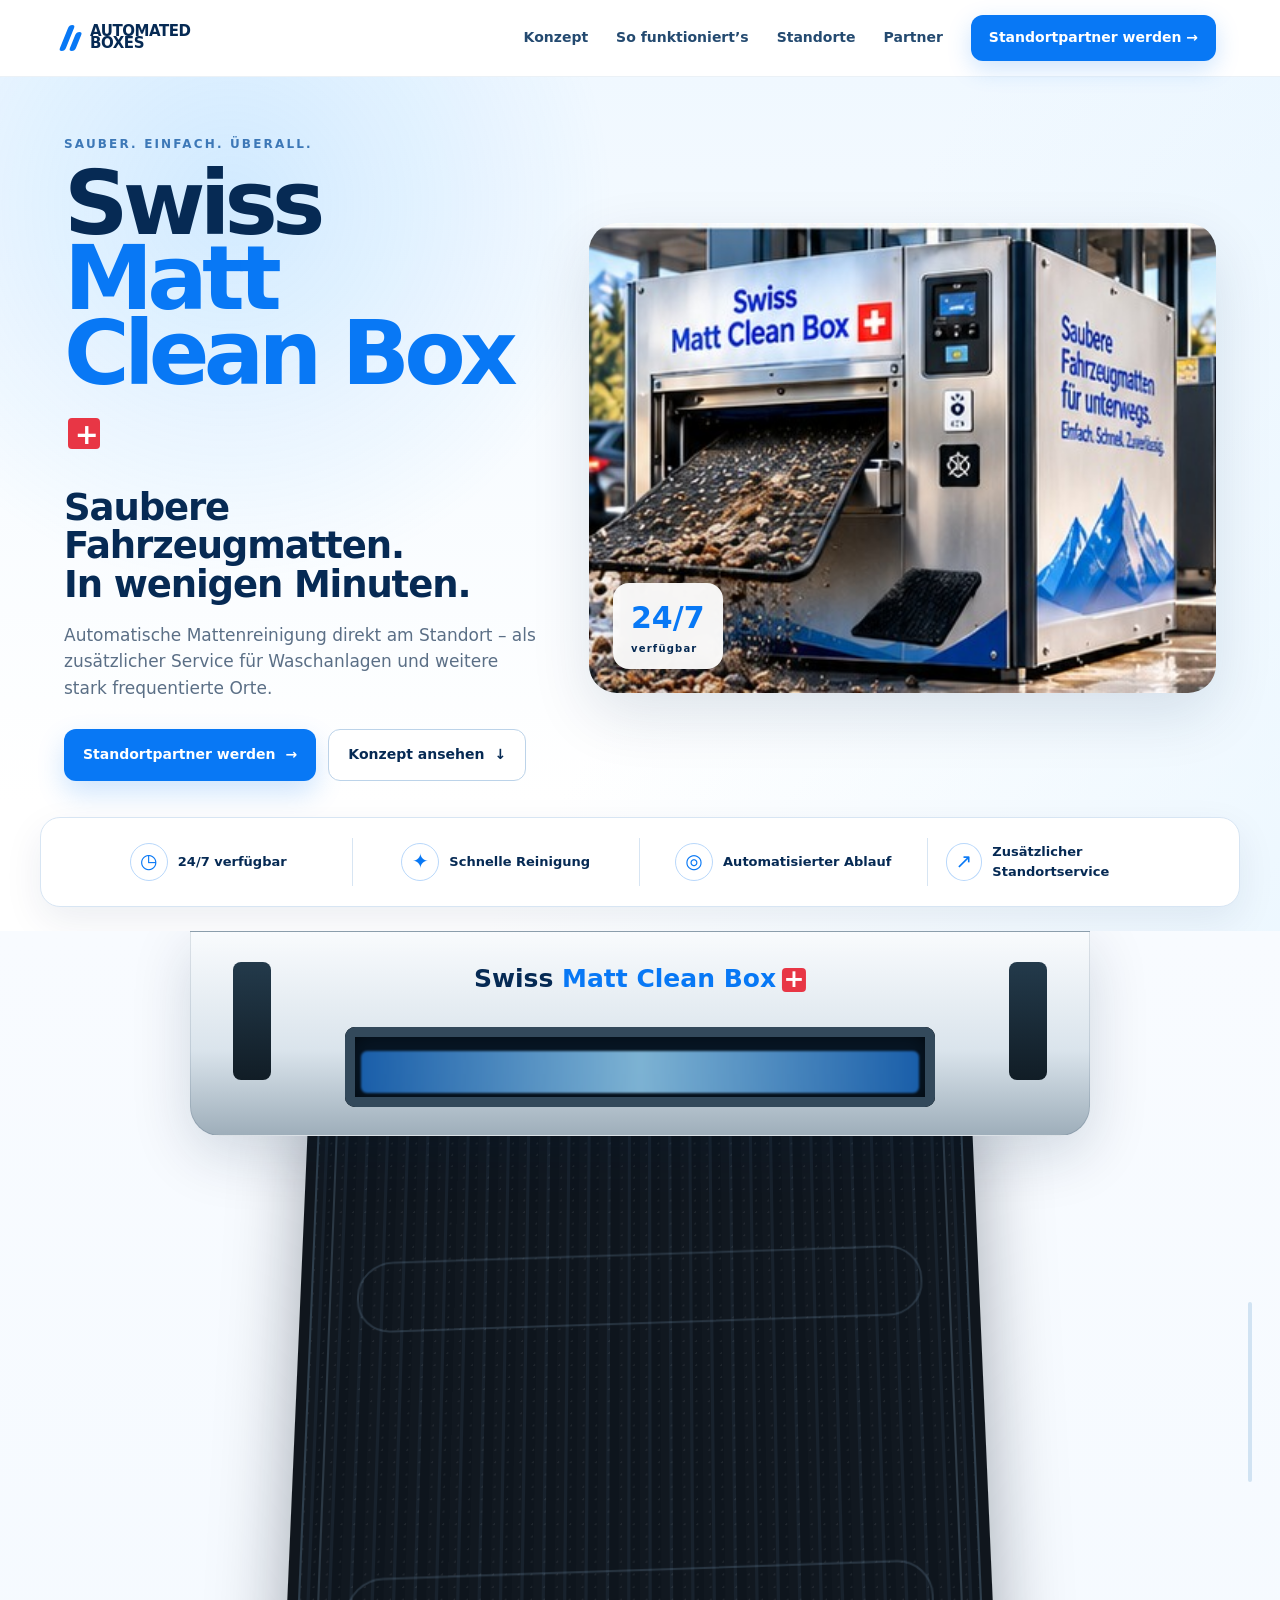
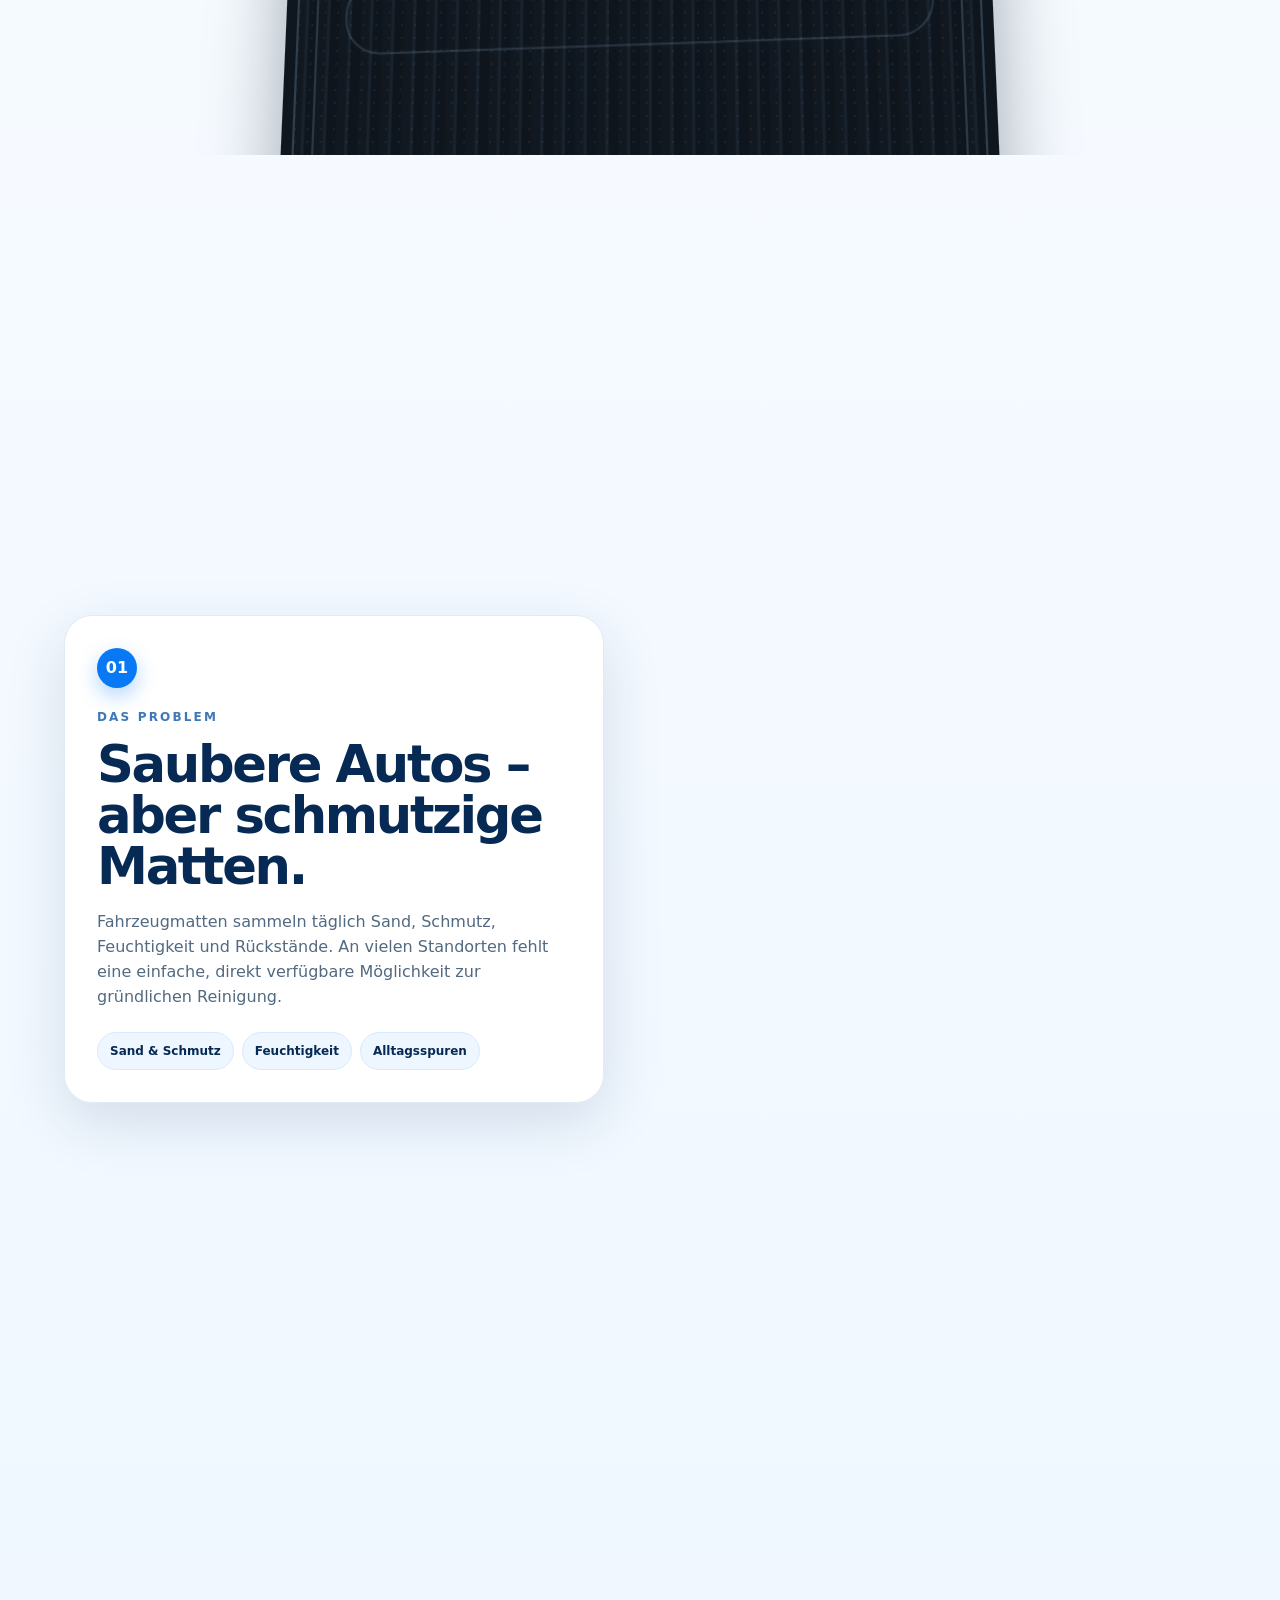
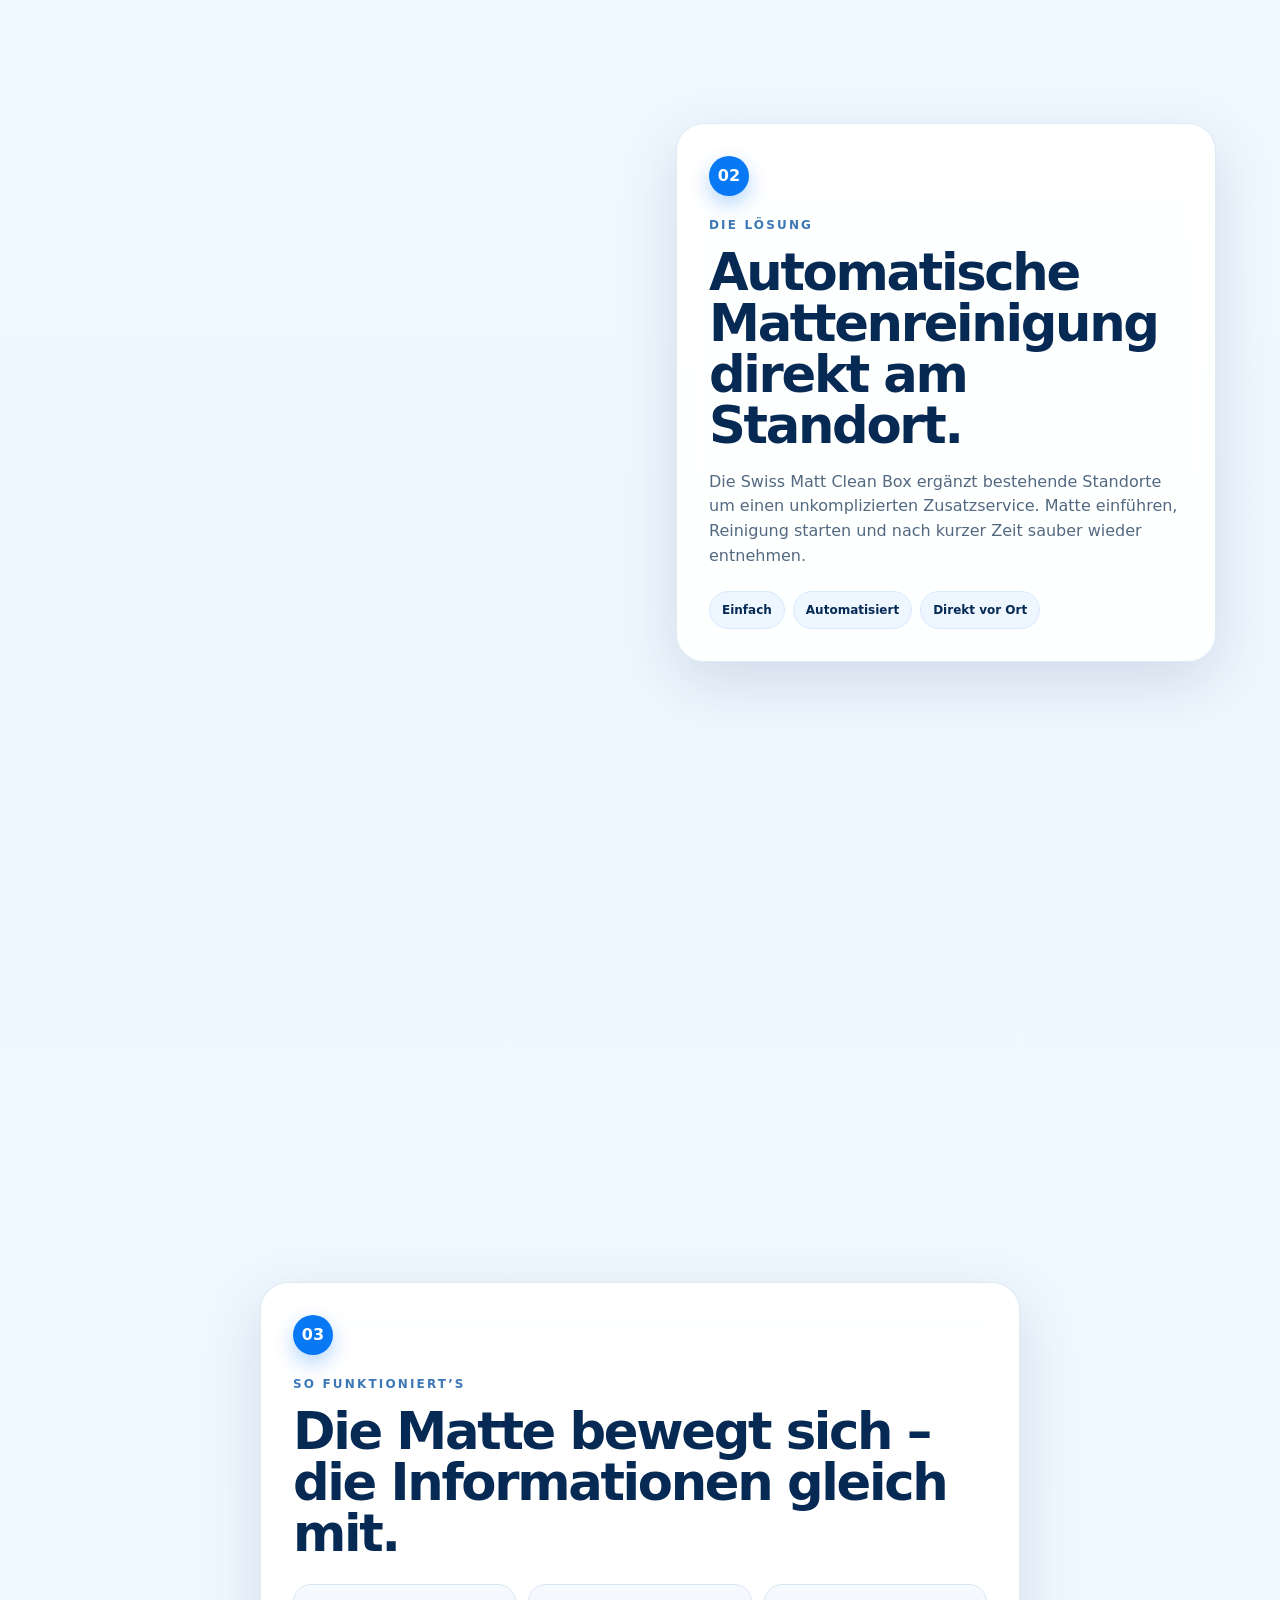
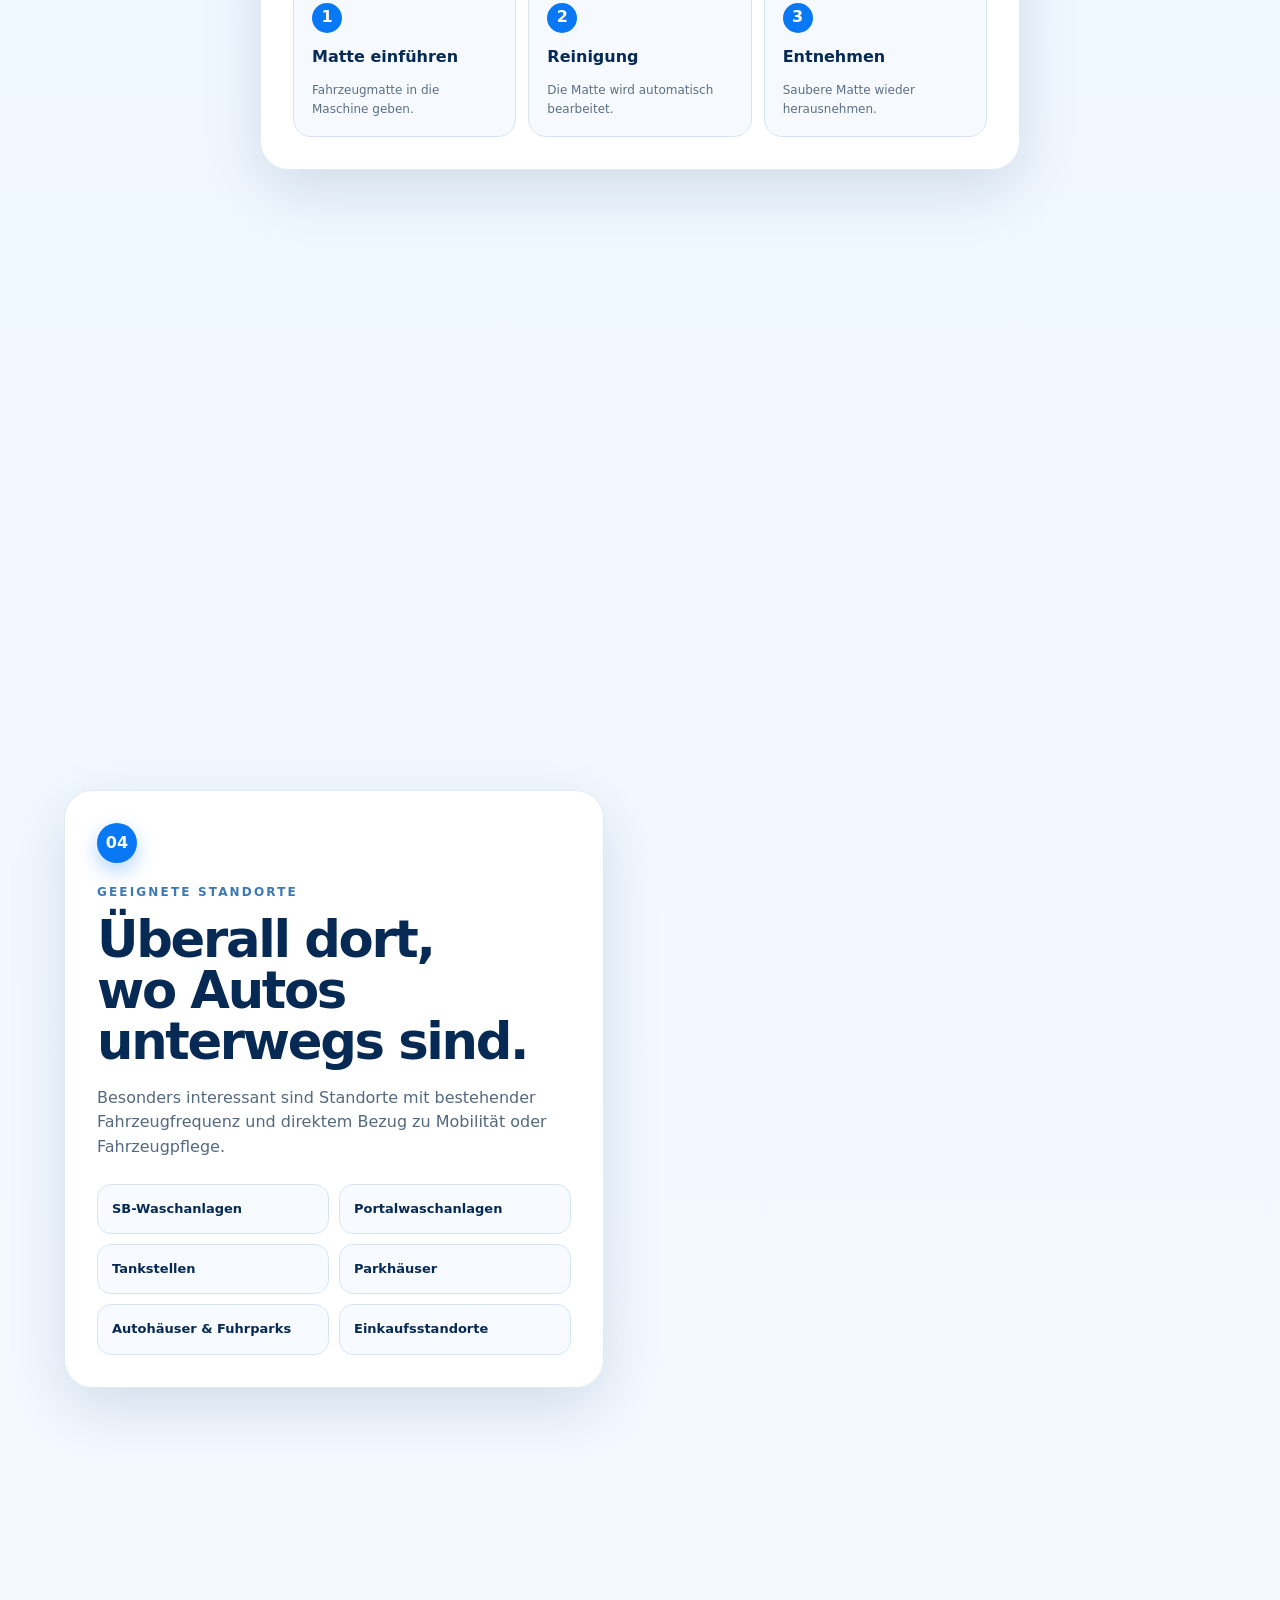
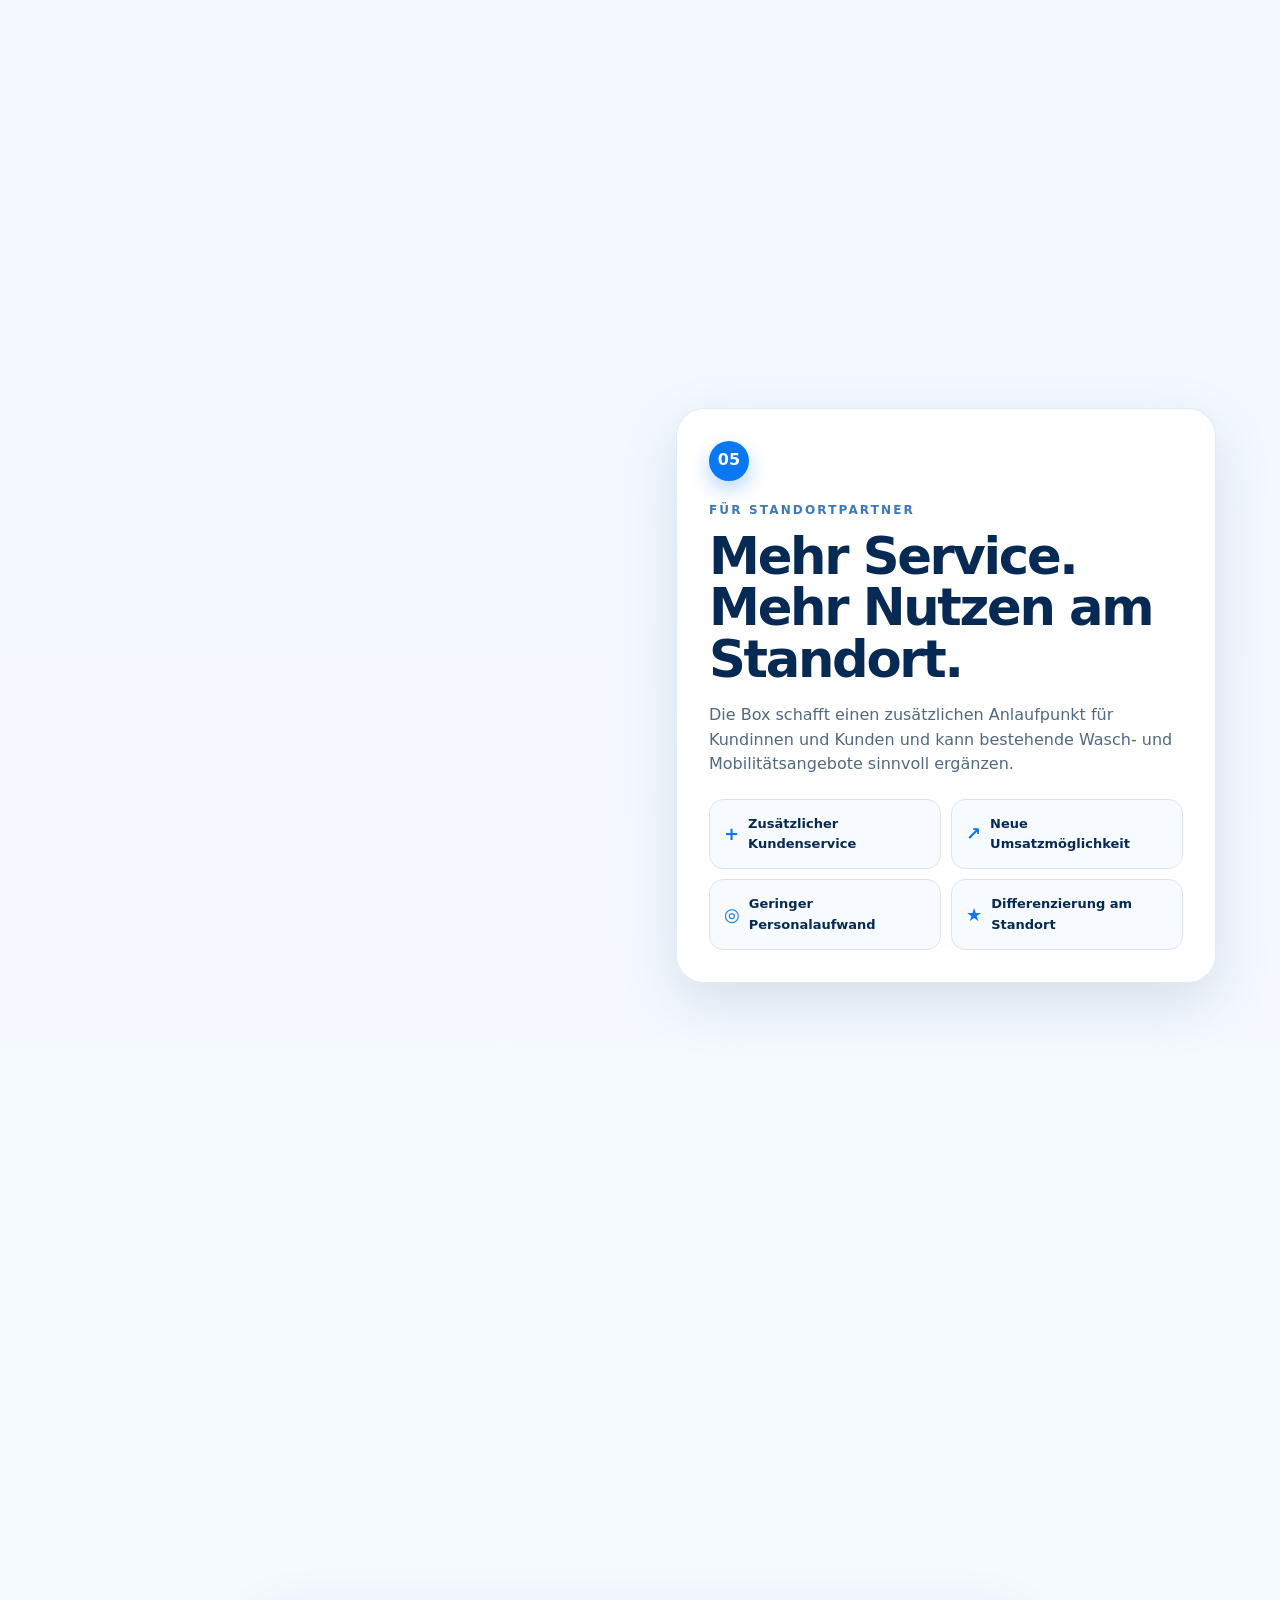
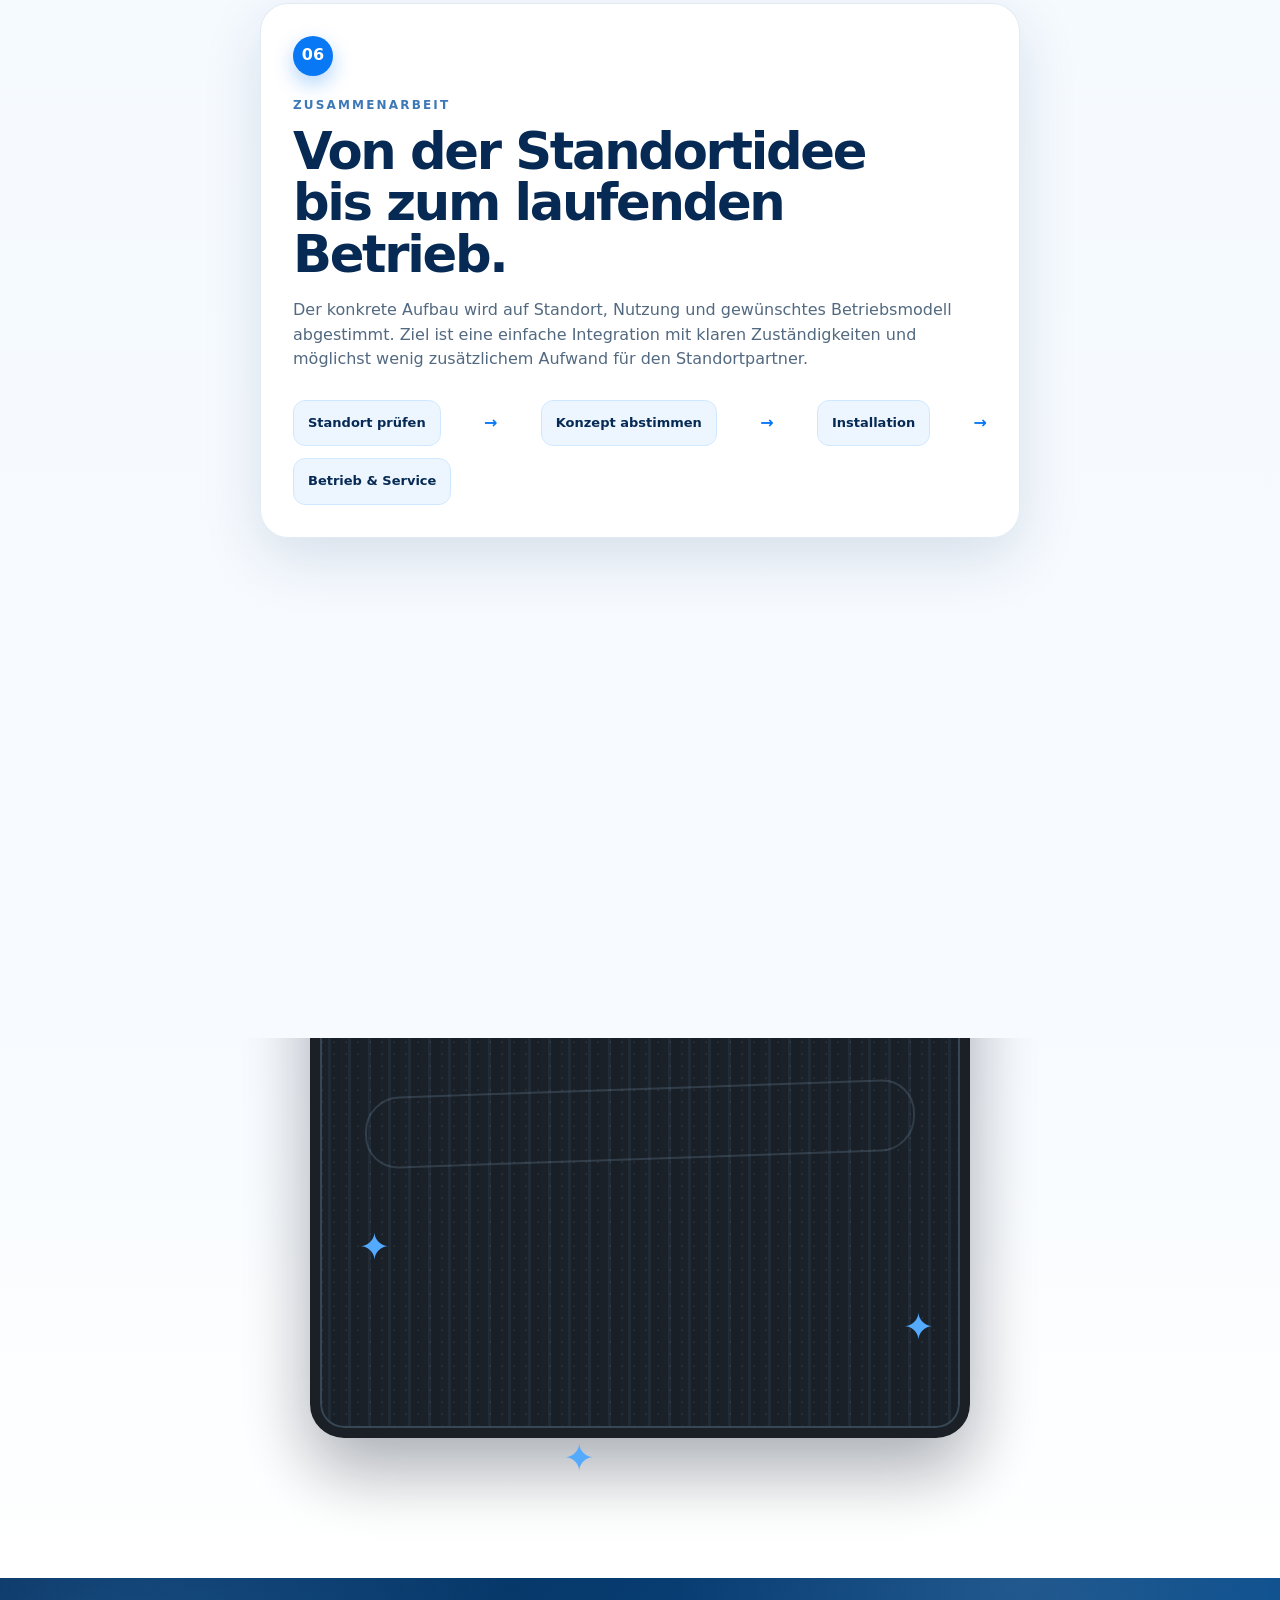
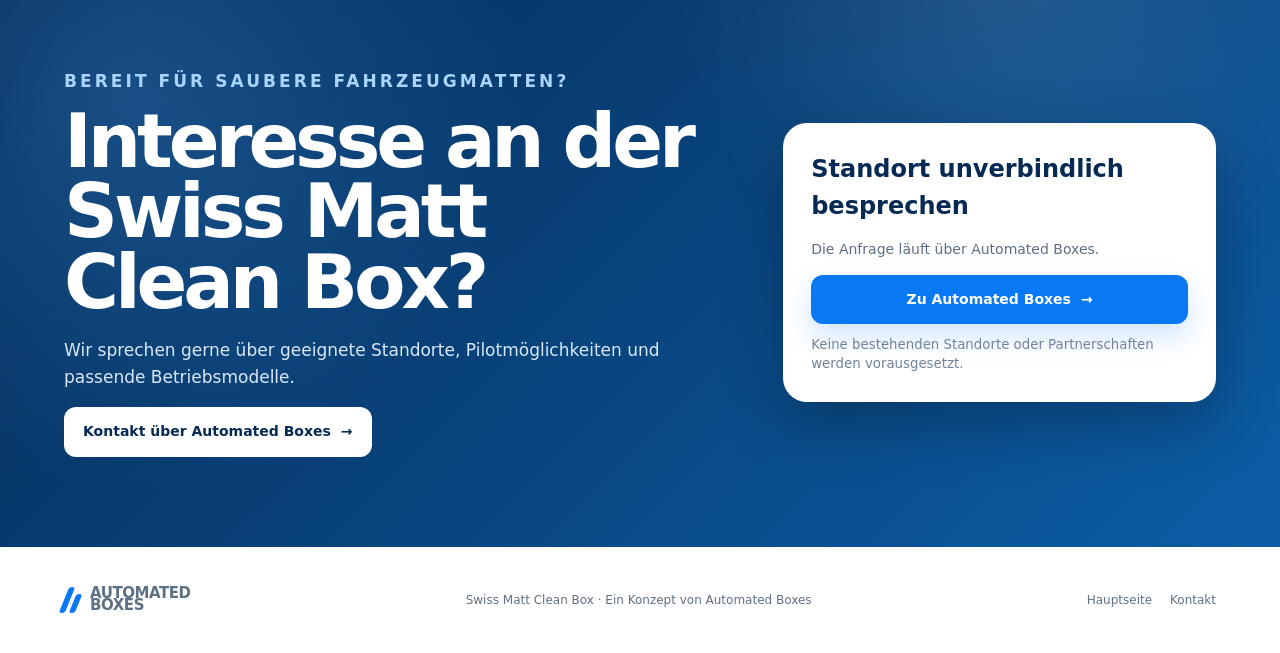
==== commit 04b9aa93: "Add files via upload" ====
--- a/medclean/index.html
+++ b/medclean/index.html
@@ -1,388 +1,177 @@
 <!doctype html>
-<html lang="de-CH">
+<html lang="de">
 <head>
   <meta charset="utf-8">
-  <meta name="viewport" content="width=device-width, initial-scale=1, viewport-fit=cover">
-  <meta name="color-scheme" content="light">
-  <meta name="theme-color" content="#f6f8f7">
-  <meta name="robots" content="index,follow,max-image-preview:large">
-  <meta name="description" content="MedClean Swiss – automatisierter 24/7-Zugang zu Hygiene- und Pflegeprodukten an geeigneten Standorten in der Schweiz. Ein Projekt der Dachmarke Automatic Boxes.">
-  <meta name="author" content="Automatic Boxes">
+  <meta name="viewport" content="width=device-width,initial-scale=1,viewport-fit=cover">
+  <title>Swiss Matt Clean Box | Automatische Fahrzeugmattenreinigung</title>
+  <meta name="description" content="Swiss Matt Clean Box bringt automatische Fahrzeugmattenreinigung direkt an stark frequentierte Standorte in der Schweiz – kompakt, einfach und rund um die Uhr verfügbar.">
+  <meta name="robots" content="index,follow">
+  <meta name="theme-color" content="#f4f8fc">
   <link rel="canonical" href="https://automatedboxes.ch/medclean/">
-  <link rel="icon" href="assets/favicon.svg" type="image/svg+xml">
-
+  <link rel="icon" href="./assets/favicon.svg" type="image/svg+xml">
   <meta property="og:type" content="website">
-  <meta property="og:locale" content="de_CH">
-  <meta property="og:site_name" content="Automatic Boxes">
-  <meta property="og:title" content="MedClean Swiss | Versorgung, wenn sie gebraucht wird">
-  <meta property="og:description" content="Automatisierter 24/7-Zugang zu Hygiene- und Pflegeprodukten – kompakt, standortbezogen und professionell betrieben.">
+  <meta property="og:title" content="Swiss Matt Clean Box">
+  <meta property="og:description" content="Automatische Fahrzeugmattenreinigung für Standorte in der Schweiz.">
   <meta property="og:url" content="https://automatedboxes.ch/medclean/">
-  <meta property="og:image" content="https://automatedboxes.ch/medclean/assets/og-medclean.png">
-  <meta property="og:image:width" content="1200">
-  <meta property="og:image:height" content="630">
-  <meta property="og:image:alt" content="MedClean Swiss – 24/7 Hygiene- und Pflegeversorgung">
-
-  <meta name="twitter:card" content="summary_large_image">
-  <meta name="twitter:title" content="MedClean Swiss">
-  <meta name="twitter:description" content="24/7-Zugang zu Hygiene- und Pflegeprodukten an geeigneten Standorten in der Schweiz.">
-  <meta name="twitter:image" content="https://automatedboxes.ch/medclean/assets/og-medclean.png">
-
-  <title>MedClean Swiss | 24/7 Hygiene- & Pflegeversorgung</title>
-  <link rel="stylesheet" href="style.css">
-
-  <script type="application/ld+json">
-  {
-    "@context": "https://schema.org",
-    "@type": "WebPage",
-    "name": "MedClean Swiss",
-    "url": "https://automatedboxes.ch/medclean/",
-    "description": "Automatisierter 24/7-Zugang zu Hygiene- und Pflegeprodukten an geeigneten Standorten in der Schweiz.",
-    "inLanguage": "de-CH",
-    "isPartOf": {
-      "@type": "WebSite",
-      "name": "Automatic Boxes",
-      "url": "https://automatedboxes.ch/"
-    },
-    "about": {
-      "@type": "Thing",
-      "name": "Automatisierte Hygiene- und Pflegeversorgung"
-    }
-  }
-  </script>
+  <meta property="og:image" content="https://automatedboxes.ch/medclean/assets/og-swiss-matt-clean-box.jpg">
+  <link rel="stylesheet" href="./style.css">
+  <script src="./script.js" defer></script>
 </head>
 <body>
   <a class="skip-link" href="#main">Zum Inhalt springen</a>
-
-  <header class="site-header" data-header>
-    <div class="shell header-inner">
-      <a class="brand" href="#top" aria-label="MedClean Swiss Startseite">
-        <span class="brand-mark" aria-hidden="true">
-          <svg viewBox="0 0 34 34" role="img">
-            <path d="M17 3.5C9.55 3.5 3.5 9.55 3.5 17S9.55 30.5 17 30.5 30.5 24.45 30.5 17 24.45 3.5 17 3.5Z"/>
-            <path d="M15.35 9.2h3.3v6.15h6.15v3.3h-6.15v6.15h-3.3v-6.15H9.2v-3.3h6.15V9.2Z" class="brand-cross"/>
-          </svg>
-        </span>
-        <span class="brand-text"><strong>MedClean</strong><small>Swiss</small></span>
+  <header class="site-header" id="top">
+    <div class="nav-wrap">
+      <a class="brand" href="../" aria-label="Zurück zu Automated Boxes">
+        <span class="brand-mark" aria-hidden="true"><i></i><i></i></span>
+        <span class="brand-type">AUTOMATED<br>BOXES</span>
       </a>
-
-      <nav class="desktop-nav" aria-label="Hauptnavigation">
+      <button class="menu-toggle" type="button" aria-expanded="false" aria-controls="main-nav" aria-label="Menü öffnen">
+        <span></span><span></span><span></span>
+      </button>
+      <nav id="main-nav" class="main-nav" aria-label="Hauptnavigation">
         <a href="#konzept">Konzept</a>
-        <a href="#sortiment">Sortiment</a>
+        <a href="#ablauf">So funktioniert’s</a>
         <a href="#standorte">Standorte</a>
-        <a href="#betrieb">Betrieb</a>
-        <a href="#pilot">Pilot</a>
-      </nav>
-
-      <div class="header-actions">
-        <a class="back-link" href="../" aria-label="Zurück zu Automatic Boxes">
-          <svg viewBox="0 0 20 20" aria-hidden="true"><path d="M11.8 4.5 6.3 10l5.5 5.5"/></svg>
-          <span>Automatic Boxes</span>
-        </a>
-        <button class="menu-button" type="button" aria-label="Menü öffnen" aria-expanded="false" aria-controls="mobile-menu" data-menu-button>
-          <span></span><span></span>
-        </button>
-      </div>
-    </div>
-
-    <div id="mobile-menu" class="mobile-menu" hidden data-mobile-menu>
-      <nav class="shell" aria-label="Mobile Navigation">
-        <a href="#konzept">Konzept</a>
-        <a href="#sortiment">Sortiment</a>
-        <a href="#standorte">Standorte</a>
-        <a href="#betrieb">Betrieb</a>
-        <a href="#pilot">Pilot</a>
-        <a class="mobile-back" href="../">Zurück zu Automatic Boxes</a>
+        <a href="#partner">Partner</a>
+        <a class="nav-cta" href="#kontakt">Standortpartner werden <span>→</span></a>
       </nav>
     </div>
   </header>
 
   <main id="main">
-    <section class="hero" id="top" aria-labelledby="hero-title">
-      <div class="hero-orb hero-orb-one" aria-hidden="true"></div>
-      <div class="hero-orb hero-orb-two" aria-hidden="true"></div>
-      <div class="shell hero-grid">
-        <div class="hero-copy" data-reveal>
-          <div class="eyebrow"><span class="status-dot"></span> Ein Projekt von Automatic Boxes</div>
-          <h1 id="hero-title">Versorgung, wenn sie <span>gebraucht wird.</span></h1>
-          <p class="hero-lead">MedClean Swiss entwickelt kompakte, automatisierte Versorgungspunkte für Hygiene- und Pflegeprodukte – rund um die Uhr, direkt dort, wo Menschen sie spontan benötigen.</p>
-          <div class="hero-cta">
-            <a class="button primary" href="#konzept">Konzept entdecken</a>
-            <a class="button secondary" href="#partner">Standortpartnerschaft</a>
-          </div>
-          <div class="hero-signals" aria-label="Projektmerkmale">
-            <div><strong>24/7</strong><span>verfügbar</span></div>
-            <div><strong>Cashless</strong><span>vorgesehen</span></div>
-            <div><strong>Remote</strong><span>betreibbar</span></div>
+    <section class="hero" aria-labelledby="hero-title">
+      <div class="hero-bg" aria-hidden="true"></div>
+      <div class="hero-inner">
+        <div class="hero-copy reveal">
+          <p class="eyebrow">SAUBER. EINFACH. ÜBERALL.</p>
+          <h1 id="hero-title">Swiss<br><span>Matt Clean Box</span><b>+</b></h1>
+          <p class="hero-lead">Saubere Fahrzeugmatten.<br>In wenigen Minuten.</p>
+          <p class="hero-text">Automatische Mattenreinigung direkt am Standort – als zusätzlicher Service für Waschanlagen und weitere stark frequentierte Orte.</p>
+          <div class="hero-actions">
+            <a class="btn primary" href="#kontakt">Standortpartner werden <span>→</span></a>
+            <a class="btn secondary" href="#konzept">Konzept ansehen <span>↓</span></a>
           </div>
         </div>
-
-        <div class="hero-visual" data-reveal data-delay="120">
-          <div class="visual-card">
-            <div class="visual-label">Concept system</div>
-            <img src="assets/medclean-device.svg" width="760" height="780" alt="Konzeptvisualisierung eines MedClean Selbstbedienungsautomaten mit modularen Produktfächern">
-            <div class="visual-note">Konzeptvisualisierung · finales Gerät und Sortiment standortabhängig</div>
-          </div>
+        <div class="hero-image-card reveal" aria-label="Visualisierung der Swiss Matt Clean Box">
+          <img src="./assets/machine-hero.jpg" alt="Swiss Matt Clean Box als automatischer Fahrzeugmattenreiniger an einem Waschstandort">
+          <div class="hero-badge">24/7 <small>verfügbar</small></div>
         </div>
+      </div>
+      <div class="benefit-strip" aria-label="Vorteile">
+        <div><span class="ico">◷</span><b>24/7 verfügbar</b></div>
+        <div><span class="ico">✦</span><b>Schnelle Reinigung</b></div>
+        <div><span class="ico">◎</span><b>Automatisierter Ablauf</b></div>
+        <div><span class="ico">↗</span><b>Zusätzlicher Standortservice</b></div>
       </div>
     </section>
 
-    <section class="section problem" id="konzept" aria-labelledby="problem-title">
-      <div class="shell two-col">
-        <div class="section-intro" data-reveal>
-          <p class="kicker">Das Versorgungsthema</p>
-          <h2 id="problem-title">Bedarf entsteht nicht nur während Öffnungszeiten.</h2>
+    <section id="konzept" class="scroll-story" aria-label="Die Reise der Fahrzeugmatte">
+      <div class="story-sticky">
+        <div class="machine-top" aria-hidden="true">
+          <div class="machine-label">Swiss <strong>Matt Clean Box</strong><em>+</em></div>
+          <div class="machine-slot"><span></span></div>
         </div>
-        <div class="section-copy" data-reveal data-delay="80">
-          <p>Persönliche Hygiene- und Pflegeprodukte werden oft ungeplant benötigt. Genau dann entstehen Versorgungslücken: Ein geeigneter Shop ist nicht in unmittelbarer Nähe, ein Standort ist ausserhalb regulärer Verkaufszeiten aktiv oder zusätzlicher Personalaufwand wäre für eine kleine Produktabgabe unverhältnismässig.</p>
-          <p>MedClean Swiss setzt hier an: Ein kompakter Self-Service-Punkt schafft einen klar definierten, jederzeit zugänglichen Versorgungskanal – ohne einen zusätzlichen bedienten Verkauf aufzubauen.</p>
+        <div class="mat-track" aria-hidden="true">
+          <div class="mat-surface">
+            <div class="mat-grip"></div>
+            <div class="mat-grip g2"></div>
+            <div class="mat-grip g3"></div>
+          </div>
         </div>
+        <div class="story-progress" aria-hidden="true"><span></span></div>
       </div>
 
-      <div class="shell value-grid">
-        <article class="value-card" data-reveal>
-          <span class="number">01</span>
-          <h3>Direkt verfügbar</h3>
-          <p>Produkte werden dort bereitgestellt, wo Bedarf tatsächlich entsteht – unabhängig von klassischen Ladenöffnungszeiten.</p>
+      <div class="story-steps">
+        <article class="story-card" data-step="0">
+          <span class="step-no">01</span>
+          <p class="eyebrow">DAS PROBLEM</p>
+          <h2>Saubere Autos –<br>aber schmutzige Matten.</h2>
+          <p>Fahrzeugmatten sammeln täglich Sand, Schmutz, Feuchtigkeit und Rückstände. An vielen Standorten fehlt eine einfache, direkt verfügbare Möglichkeit zur gründlichen Reinigung.</p>
+          <div class="tag-row"><span>Sand & Schmutz</span><span>Feuchtigkeit</span><span>Alltagsspuren</span></div>
         </article>
-        <article class="value-card" data-reveal data-delay="60">
-          <span class="number">02</span>
-          <h3>Einfacher Zugang</h3>
-          <p>Ein klarer, selbsterklärender Kaufprozess reduziert Wege, Wartezeit und organisatorischen Aufwand.</p>
+
+        <article class="story-card align-right" data-step="1">
+          <span class="step-no">02</span>
+          <p class="eyebrow">DIE LÖSUNG</p>
+          <h2>Automatische Mattenreinigung<br>direkt am Standort.</h2>
+          <p>Die Swiss Matt Clean Box ergänzt bestehende Standorte um einen unkomplizierten Zusatzservice. Matte einführen, Reinigung starten und nach kurzer Zeit sauber wieder entnehmen.</p>
+          <div class="feature-row"><span>Einfach</span><span>Automatisiert</span><span>Direkt vor Ort</span></div>
         </article>
-        <article class="value-card" data-reveal data-delay="120">
-          <span class="number">03</span>
-          <h3>Professionell betreibbar</h3>
-          <p>Der Automat ist als zentral betreuter Versorgungspunkt mit digitaler Zahlung und Remote-Funktionen gedacht.</p>
+
+        <article id="ablauf" class="story-card wide" data-step="2">
+          <span class="step-no">03</span>
+          <p class="eyebrow">SO FUNKTIONIERT’S</p>
+          <h2>Die Matte bewegt sich –<br>die Informationen gleich mit.</h2>
+          <div class="process-grid">
+            <div><b>1</b><strong>Matte einführen</strong><p>Fahrzeugmatte in die Maschine geben.</p></div>
+            <div><b>2</b><strong>Reinigung</strong><p>Die Matte wird automatisch bearbeitet.</p></div>
+            <div><b>3</b><strong>Entnehmen</strong><p>Saubere Matte wieder herausnehmen.</p></div>
+          </div>
+        </article>
+
+        <article id="standorte" class="story-card" data-step="3">
+          <span class="step-no">04</span>
+          <p class="eyebrow">GEEIGNETE STANDORTE</p>
+          <h2>Überall dort,<br>wo Autos unterwegs sind.</h2>
+          <p>Besonders interessant sind Standorte mit bestehender Fahrzeugfrequenz und direktem Bezug zu Mobilität oder Fahrzeugpflege.</p>
+          <div class="location-grid">
+            <span>SB-Waschanlagen</span><span>Portalwaschanlagen</span><span>Tankstellen</span><span>Parkhäuser</span><span>Autohäuser & Fuhrparks</span><span>Einkaufsstandorte</span>
+          </div>
+        </article>
+
+        <article id="partner" class="story-card align-right" data-step="4">
+          <span class="step-no">05</span>
+          <p class="eyebrow">FÜR STANDORTPARTNER</p>
+          <h2>Mehr Service.<br>Mehr Nutzen am Standort.</h2>
+          <p>Die Box schafft einen zusätzlichen Anlaufpunkt für Kundinnen und Kunden und kann bestehende Wasch- und Mobilitätsangebote sinnvoll ergänzen.</p>
+          <div class="partner-grid">
+            <span><b>+</b> Zusätzlicher Kundenservice</span>
+            <span><b>↗</b> Neue Umsatzmöglichkeit</span>
+            <span><b>◎</b> Geringer Personalaufwand</span>
+            <span><b>★</b> Differenzierung am Standort</span>
+          </div>
+        </article>
+
+        <article class="story-card wide" data-step="5">
+          <span class="step-no">06</span>
+          <p class="eyebrow">ZUSAMMENARBEIT</p>
+          <h2>Von der Standortidee<br>bis zum laufenden Betrieb.</h2>
+          <p>Der konkrete Aufbau wird auf Standort, Nutzung und gewünschtes Betriebsmodell abgestimmt. Ziel ist eine einfache Integration mit klaren Zuständigkeiten und möglichst wenig zusätzlichem Aufwand für den Standortpartner.</p>
+          <div class="integration-flow">
+            <span>Standort prüfen</span><i>→</i><span>Konzept abstimmen</span><i>→</i><span>Installation</span><i>→</i><span>Betrieb & Service</span>
+          </div>
         </article>
       </div>
     </section>
 
-    <section class="section section-soft" id="sortiment" aria-labelledby="assortment-title">
-      <div class="shell">
-        <div class="section-head" data-reveal>
-          <div>
-            <p class="kicker">Sortimentslogik</p>
-            <h2 id="assortment-title">Kuratierte Versorgung statt beliebigem Automatenmix.</h2>
-          </div>
-          <p>Das Sortiment wird modular und standortbezogen aufgebaut. Im Projekt vorgesehen sind vor allem alltagsnahe Hygiene- und Pflegeprodukte. Die konkrete Artikelliste wird vor einem Pilot anhand des Standorts, der Nachfrage, der Verpackungsformate und der regulatorischen Einordnung finalisiert.</p>
-        </div>
-
-        <div class="assortment-grid">
-          <article class="assortment-card" data-reveal>
-            <div class="icon-wrap" aria-hidden="true">
-              <svg viewBox="0 0 32 32"><path d="M10 13.5h12v12H10z"/><path d="M13 9.5h6v4h-6z"/><path d="M14.2 19.5h3.6M16 17.7v3.6"/></svg>
-            </div>
-            <h3>Hygiene</h3>
-            <p>Produkte für spontane persönliche Hygiene und unterwegs entstehenden Bedarf.</p>
-            <span class="tag">Kernkategorie</span>
-          </article>
-
-          <article class="assortment-card" data-reveal data-delay="60">
-            <div class="icon-wrap" aria-hidden="true">
-              <svg viewBox="0 0 32 32"><path d="M16 26c6-4.1 9-8 9-12.2A5.8 5.8 0 0 0 16 9a5.8 5.8 0 0 0-9 4.8C7 18 10 21.9 16 26Z"/></svg>
-            </div>
-            <h3>Pflege</h3>
-            <p>Kompakte Pflegeartikel für unmittelbare, praktische Bedürfnisse am jeweiligen Standort.</p>
-            <span class="tag">Kernkategorie</span>
-          </article>
-
-          <article class="assortment-card" data-reveal data-delay="120">
-            <div class="icon-wrap" aria-hidden="true">
-              <svg viewBox="0 0 32 32"><path d="M6.5 10.5h19v15h-19z"/><path d="M11 10.5V7.8h10v2.7M11 17h10M16 13v8"/></svg>
-            </div>
-            <h3>Standortbezogene Ergänzungen</h3>
-            <p>Zusätzliche Artikel können passend zur Nutzergruppe ergänzt werden, sofern sie zum Konzept und zur rechtlichen Einordnung passen.</p>
-            <span class="tag">Flexibel</span>
-          </article>
-        </div>
-
-        <div class="assortment-note" data-reveal>
-          <strong>Bewusst modular:</strong>
-          <span>Kein Standort muss dasselbe Sortiment führen. MedClean soll den tatsächlichen Bedarf des jeweiligen Umfelds abbilden.</span>
-        </div>
-      </div>
+    <section class="mat-exit" aria-hidden="true">
+      <div class="exit-mat"><div class="mat-grip"></div><div class="mat-grip g2"></div></div>
+      <div class="sparkle s1">✦</div><div class="sparkle s2">✦</div><div class="sparkle s3">✦</div>
     </section>
 
-    <section class="section" id="standorte" aria-labelledby="locations-title">
-      <div class="shell">
-        <div class="section-head" data-reveal>
-          <div>
-            <p class="kicker">Geeignete Umfelder</p>
-            <h2 id="locations-title">Dort, wo Verfügbarkeit echten Mehrwert schafft.</h2>
-          </div>
-          <p>Im Fokus stehen frequenzstarke, gut zugängliche Standorte, an denen ein kleiner zusätzlicher Versorgungspunkt sinnvoll ist. Bestehende Kooperationen oder Pilotstandorte werden erst kommuniziert, wenn sie tatsächlich bestätigt sind.</p>
+    <section id="kontakt" class="contact-section" aria-labelledby="contact-title">
+      <div class="contact-overlay"></div>
+      <div class="contact-inner">
+        <div class="contact-copy reveal">
+          <p class="eyebrow light">BEREIT FÜR SAUBERE FAHRZEUGMATTEN?</p>
+          <h2 id="contact-title">Interesse an der<br>Swiss Matt Clean Box?</h2>
+          <p>Wir sprechen gerne über geeignete Standorte, Pilotmöglichkeiten und passende Betriebsmodelle.</p>
+          <a class="btn white" href="https://automatedboxes.ch/">Kontakt über Automated Boxes <span>→</span></a>
         </div>
-
-        <div class="location-layout">
-          <div class="location-list" role="list" data-reveal>
-            <div class="location-item" role="listitem"><span>01</span><div><strong>Gesundheitsnahe Einrichtungen</strong><p>Standorte mit einem plausiblen Bedarf an ergänzender Hygiene- und Pflegeversorgung.</p></div></div>
-            <div class="location-item" role="listitem"><span>02</span><div><strong>Öffentliche Einrichtungen</strong><p>Orte mit regelmässiger Nutzung, klarer Zugänglichkeit und Bedarf ausserhalb klassischer Verkaufsprozesse.</p></div></div>
-            <div class="location-item" role="listitem"><span>03</span><div><strong>Frequenzstarke Areale</strong><p>Umfelder, in denen ein kompakter 24/7-Punkt Wege verkürzt und vorhandene Infrastruktur ergänzt.</p></div></div>
-            <div class="location-item" role="listitem"><span>04</span><div><strong>Standortpartner mit Servicefokus</strong><p>Betreiber, die ihren Nutzern einen zusätzlichen Service bieten möchten, ohne einen separaten Shop aufzubauen.</p></div></div>
-          </div>
-
-          <aside class="location-check" data-reveal data-delay="100" aria-label="Kriterien für einen geeigneten Standort">
-            <p class="micro-label">Standort-Check</p>
-            <h3>Vier Fragen vor einem Pilot.</h3>
-            <ul class="check-list">
-              <li><span aria-hidden="true">✓</span> Gibt es wiederkehrende Nutzerfrequenz?</li>
-              <li><span aria-hidden="true">✓</span> Entsteht ein nachvollziehbarer Versorgungsbedarf?</li>
-              <li><span aria-hidden="true">✓</span> Ist der Automat sichtbar und gut zugänglich?</li>
-              <li><span aria-hidden="true">✓</span> Sind Strom, Betrieb und Befüllung praktikabel?</li>
-            </ul>
-            <p class="small">Die konkrete technische Auslegung wird erst nach einem Standort-Check festgelegt.</p>
-          </aside>
-        </div>
-      </div>
-    </section>
-
-    <section class="section section-dark" id="betrieb" aria-labelledby="operations-title">
-      <div class="shell">
-        <div class="section-head inverted" data-reveal>
-          <div>
-            <p class="kicker">Automatisierter Betrieb</p>
-            <h2 id="operations-title">Ein Versorgungspunkt, der sich in bestehende Abläufe einfügt.</h2>
-          </div>
-          <p>MedClean ist als Self-Service-System mit flexibler Fachkonfiguration, bargeldloser Zahlung und Remote-Betrieb gedacht. Der finale technische Umfang wird passend zu Sortiment und Standort konfiguriert.</p>
-        </div>
-
-        <div class="operations-grid">
-          <article class="operation-card" data-reveal>
-            <span class="op-index">A</span>
-            <h3>Flexible Fächer</h3>
-            <p>Die Warenfächer werden an Verpackungsgrössen und den konkreten Produktmix angepasst.</p>
-          </article>
-          <article class="operation-card" data-reveal data-delay="50">
-            <span class="op-index">B</span>
-            <h3>Digitale Zahlung</h3>
-            <p>Ein bargeldloser Kaufprozess ist vorgesehen, damit der Zugang einfach und schnell bleibt.</p>
-          </article>
-          <article class="operation-card" data-reveal data-delay="100">
-            <span class="op-index">C</span>
-            <h3>Remote-Funktionen</h3>
-            <p>Bestands- und Betriebsdaten sollen zentral einsehbar sein, damit Nachfüllung und Service planbar werden.</p>
-          </article>
-          <article class="operation-card" data-reveal data-delay="150">
-            <span class="op-index">D</span>
-            <h3>Standortgerechte Integration</h3>
-            <p>Aufstellung, Zugänglichkeit und Gestaltung werden an das jeweilige Umfeld angepasst.</p>
-          </article>
-        </div>
-
-        <div class="process" data-reveal>
-          <div class="process-line" aria-hidden="true"></div>
-          <div class="process-step"><span>1</span><strong>Bedarf</strong><small>Standort & Nutzer verstehen</small></div>
-          <div class="process-step"><span>2</span><strong>Konfiguration</strong><small>Sortiment & Technik definieren</small></div>
-          <div class="process-step"><span>3</span><strong>Integration</strong><small>Aufstellung & Betrieb vorbereiten</small></div>
-          <div class="process-step"><span>4</span><strong>Optimierung</strong><small>Nutzung auswerten & anpassen</small></div>
-        </div>
-      </div>
-    </section>
-
-    <section class="section partner-section" id="partner" aria-labelledby="partner-title">
-      <div class="shell partner-grid">
-        <div class="partner-copy" data-reveal>
-          <p class="kicker">Nutzen für Standortpartner</p>
-          <h2 id="partner-title">Mehr Service, ohne einen zusätzlichen bedienten Verkauf aufzubauen.</h2>
-          <p>MedClean soll bestehende Standorte ergänzen, nicht deren Kerngeschäft verändern. Der konkrete Leistungs- und Vergütungsrahmen wird mit einem Pilotpartner standortbezogen vereinbart.</p>
-          <a class="text-link" href="#pilot">So kann ein Pilot starten <span aria-hidden="true">→</span></a>
-        </div>
-
-        <div class="benefit-stack" data-reveal data-delay="80">
-          <div class="benefit"><span class="benefit-icon" aria-hidden="true">+</span><div><strong>Zusätzlicher Nutzerservice</strong><p>Ein sichtbarer Versorgungspunkt erweitert das bestehende Angebot.</p></div></div>
-          <div class="benefit"><span class="benefit-icon" aria-hidden="true">↗</span><div><strong>Geringer operativer Zusatzaufwand</strong><p>Das Konzept ist auf automatisierten Self-Service und zentrale Betreuung ausgerichtet.</p></div></div>
-          <div class="benefit"><span class="benefit-icon" aria-hidden="true">◎</span><div><strong>Messbarer Pilot</strong><p>Nutzung und Produktmix lassen sich datenbasiert prüfen und schrittweise optimieren.</p></div></div>
-        </div>
-      </div>
-    </section>
-
-    <section class="section section-soft" id="pilot" aria-labelledby="pilot-title">
-      <div class="shell pilot-wrap">
-        <div class="pilot-card" data-reveal>
-          <div class="pilot-copy">
-            <p class="kicker">Pilotidee</p>
-            <h2 id="pilot-title">Klein starten. Realen Bedarf messen. Danach skalieren.</h2>
-            <p>Für den Markteintritt ist ein kontrollierter Pilot an einem geeigneten Standort sinnvoll. Im Mittelpunkt stehen nicht möglichst viele Geräte, sondern belastbare Erkenntnisse zu Nachfrage, Sortiment, Verfügbarkeit und Betriebsaufwand.</p>
-          </div>
-          <div class="pilot-metrics" aria-label="Vorgesehene Pilot-Auswertung">
-            <div><span>01</span><strong>Nachfrage</strong><small>Wie häufig wird der Versorgungspunkt genutzt?</small></div>
-            <div><span>02</span><strong>Produktmix</strong><small>Welche Kategorien funktionieren am Standort?</small></div>
-            <div><span>03</span><strong>Betrieb</strong><small>Wie effizient sind Befüllung und Service?</small></div>
-            <div><span>04</span><strong>Akzeptanz</strong><small>Wie wird der Self-Service von Nutzern angenommen?</small></div>
-          </div>
-        </div>
-      </div>
-    </section>
-
-    <section class="section faq-section" aria-labelledby="faq-title">
-      <div class="shell faq-grid">
-        <div class="section-intro" data-reveal>
-          <p class="kicker">FAQ</p>
-          <h2 id="faq-title">Die wichtigsten Punkte auf einen Blick.</h2>
-        </div>
-        <div class="accordion" data-accordion>
-          <article class="faq-item" data-reveal>
-            <h3><button type="button" aria-expanded="false">Was ist MedClean Swiss?<span aria-hidden="true"></span></button></h3>
-            <div class="faq-answer" hidden><p>MedClean Swiss ist ein Projekt von Automatic Boxes für automatisierten, rund um die Uhr verfügbaren Zugang zu Hygiene- und Pflegeprodukten an geeigneten Standorten in der Schweiz.</p></div>
-          </article>
-          <article class="faq-item" data-reveal>
-            <h3><button type="button" aria-expanded="false">Ist das Sortiment bereits fix?<span aria-hidden="true"></span></button></h3>
-            <div class="faq-answer" hidden><p>Nein. Die Grundausrichtung auf Hygiene- und Pflegeprodukte steht fest; die konkrete Artikelliste soll je nach Standort, Nutzerbedarf, Verpackungsformaten und regulatorischer Einordnung festgelegt werden.</p></div>
-          </article>
-          <article class="faq-item" data-reveal>
-            <h3><button type="button" aria-expanded="false">Verkauft MedClean Medikamente?<span aria-hidden="true"></span></button></h3>
-            <div class="faq-answer" hidden><p>Das öffentlich definierte Konzept konzentriert sich derzeit auf Hygiene- und Pflegeprodukte. Regulierte oder verschreibungspflichtige Produktgruppen sind nicht Bestandteil der aktuell kommunizierten Pilotdefinition.</p></div>
-          </article>
-          <article class="faq-item" data-reveal>
-            <h3><button type="button" aria-expanded="false">Wie läuft eine Standortpartnerschaft ab?<span aria-hidden="true"></span></button></h3>
-            <div class="faq-answer" hidden><p>Zunächst werden Bedarf, Nutzerfrequenz, Fläche und technische Rahmenbedingungen geprüft. Anschliessend werden Sortiment, Automatenkonfiguration und der konkrete Pilot- beziehungsweise Betriebsrahmen gemeinsam festgelegt.</p></div>
-          </article>
-          <article class="faq-item" data-reveal>
-            <h3><button type="button" aria-expanded="false">Gibt es bereits bestätigte Standorte oder Partner?<span aria-hidden="true"></span></button></h3>
-            <div class="faq-answer" hidden><p>Auf dieser Seite werden bewusst keine bestehenden Kooperationen oder Standorte behauptet. Bestätigte Partnerschaften werden erst veröffentlicht, wenn sie tatsächlich vereinbart sind.</p></div>
-          </article>
-        </div>
-      </div>
-    </section>
-
-    <section class="cta-section" aria-labelledby="cta-title">
-      <div class="shell">
-        <div class="cta-panel" data-reveal>
-          <div>
-            <p class="kicker">Automatic Boxes</p>
-            <h2 id="cta-title">Ein Standort mit passendem Versorgungsbedarf?</h2>
-            <p>MedClean Swiss ist für Pilotgespräche mit geeigneten Standortbetreibern und Einrichtungen konzipiert.</p>
-          </div>
-          <a class="button light" href="../">Kontakt über Automatic Boxes</a>
+        <div class="contact-card reveal">
+          <h3>Standort unverbindlich besprechen</h3>
+          <p>Die Anfrage läuft über Automated Boxes.</p>
+          <a class="btn primary full" href="https://automatedboxes.ch/">Zu Automated Boxes <span>→</span></a>
+          <small>Keine bestehenden Standorte oder Partnerschaften werden vorausgesetzt.</small>
         </div>
       </div>
     </section>
   </main>
 
-  <footer class="site-footer">
-    <div class="shell footer-grid">
-      <div>
-        <a class="brand footer-brand" href="#top" aria-label="MedClean Swiss nach oben">
-          <span class="brand-mark" aria-hidden="true">
-            <svg viewBox="0 0 34 34"><path d="M17 3.5C9.55 3.5 3.5 9.55 3.5 17S9.55 30.5 17 30.5 30.5 24.45 30.5 17 24.45 3.5 17 3.5Z"/><path d="M15.35 9.2h3.3v6.15h6.15v3.3h-6.15v6.15h-3.3v-6.15H9.2v-3.3h6.15V9.2Z" class="brand-cross"/></svg>
-          </span>
-          <span class="brand-text"><strong>MedClean</strong><small>Swiss</small></span>
-        </a>
-        <p class="footer-note">Automatisierter Zugang zu Hygiene- und Pflegeprodukten. Ein Projekt der Dachmarke Automatic Boxes.</p>
-      </div>
-      <div class="footer-links">
-        <a href="#konzept">Konzept</a>
-        <a href="#sortiment">Sortiment</a>
-        <a href="#standorte">Standorte</a>
-        <a href="#pilot">Pilot</a>
-      </div>
-      <div class="footer-meta">
-        <a href="../">Automatic Boxes</a>
-        <span>© <span data-year></span> Automatic Boxes</span>
-      </div>
-    </div>
+  <footer class="footer">
+    <a class="brand" href="../"><span class="brand-mark"><i></i><i></i></span><span class="brand-type">AUTOMATED<br>BOXES</span></a>
+    <p>Swiss Matt Clean Box · Ein Konzept von Automated Boxes</p>
+    <div><a href="../">Hauptseite</a><a href="../#kontakt">Kontakt</a></div>
   </footer>
-
-  <script src="script.js" defer></script>
 </body>
 </html>
--- a/medclean/style.css
+++ b/medclean/style.css
@@ -1,300 +1,5 @@
-:root {
-  --bg: #f6f8f7;
-  --surface: #ffffff;
-  --surface-2: #eef4f1;
-  --ink: #101816;
-  --muted: #5f6e69;
-  --line: #dbe5e1;
-  --accent: #187f6a;
-  --accent-2: #74bda9;
-  --accent-pale: #dff1eb;
-  --dark: #0d1815;
-  --dark-2: #13231e;
-  --white: #ffffff;
-  --shadow: 0 24px 70px rgba(19, 47, 39, 0.09);
-  --radius-lg: 32px;
-  --radius-md: 22px;
-  --radius-sm: 14px;
-  --shell: min(1180px, calc(100vw - 48px));
-  --header-h: 78px;
-}
-
-* { box-sizing: border-box; }
-html { scroll-behavior: smooth; scroll-padding-top: calc(var(--header-h) + 20px); }
-body {
-  margin: 0;
-  background: var(--bg);
-  color: var(--ink);
-  font-family: Inter, ui-sans-serif, -apple-system, BlinkMacSystemFont, "Segoe UI", Helvetica, Arial, sans-serif;
-  font-size: 16px;
-  line-height: 1.6;
-  -webkit-font-smoothing: antialiased;
-  text-rendering: optimizeLegibility;
-}
-img, svg { display: block; max-width: 100%; }
-a { color: inherit; text-decoration: none; }
-button, input, textarea, select { font: inherit; }
-button { color: inherit; }
-::selection { background: var(--accent-pale); color: var(--ink); }
-
-.shell { width: var(--shell); margin-inline: auto; }
-.skip-link { position: fixed; left: 16px; top: 12px; z-index: 1000; padding: 10px 14px; background: var(--dark); color: white; border-radius: 8px; transform: translateY(-150%); transition: transform .2s ease; }
-.skip-link:focus { transform: translateY(0); }
-
-.site-header {
-  position: sticky;
-  top: 0;
-  z-index: 50;
-  background: color-mix(in srgb, var(--bg) 88%, transparent);
-  backdrop-filter: blur(18px);
-  -webkit-backdrop-filter: blur(18px);
-  border-bottom: 1px solid transparent;
-  transition: border-color .25s ease, box-shadow .25s ease, background .25s ease;
-}
-.site-header.is-scrolled { border-color: rgba(16,24,22,.08); box-shadow: 0 10px 35px rgba(20,40,34,.05); background: color-mix(in srgb, var(--bg) 95%, transparent); }
-.header-inner { min-height: var(--header-h); display: flex; align-items: center; justify-content: space-between; gap: 28px; }
-.brand { display: inline-flex; align-items: center; gap: 10px; flex: 0 0 auto; }
-.brand-mark { width: 34px; height: 34px; }
-.brand-mark svg path:first-child { fill: var(--accent); }
-.brand-mark .brand-cross { fill: white; }
-.brand-text { display: grid; grid-template-columns: auto auto; align-items: baseline; column-gap: 5px; letter-spacing: -.02em; }
-.brand-text strong { font-size: 18px; line-height: 1; font-weight: 720; }
-.brand-text small { font-size: 12px; color: var(--accent); font-weight: 700; text-transform: uppercase; letter-spacing: .1em; }
-.desktop-nav { display: flex; gap: 28px; margin-left: auto; }
-.desktop-nav a { font-size: 14px; font-weight: 590; color: #42514c; transition: color .2s ease; }
-.desktop-nav a:hover, .desktop-nav a:focus-visible { color: var(--accent); }
-.header-actions { display: flex; align-items: center; gap: 14px; }
-.back-link { display: inline-flex; align-items: center; gap: 7px; padding: 9px 12px; border: 1px solid var(--line); border-radius: 999px; font-size: 13px; font-weight: 650; color: #42514c; background: rgba(255,255,255,.58); transition: .2s ease; }
-.back-link svg { width: 16px; fill: none; stroke: currentColor; stroke-width: 1.8; }
-.back-link:hover, .back-link:focus-visible { border-color: #b7c9c3; background: white; color: var(--accent); }
-.menu-button { display: none; width: 42px; height: 42px; border: 0; background: transparent; padding: 10px; cursor: pointer; }
-.menu-button span { display: block; height: 1.5px; background: var(--ink); margin: 6px 0; transition: transform .2s ease; }
-.mobile-menu { background: rgba(246,248,247,.98); border-top: 1px solid var(--line); border-bottom: 1px solid var(--line); }
-.mobile-menu nav { display: grid; padding-top: 14px; padding-bottom: 20px; }
-.mobile-menu a { padding: 13px 0; font-weight: 650; border-bottom: 1px solid rgba(16,24,22,.07); }
-.mobile-menu .mobile-back { color: var(--accent); border-bottom: 0; }
-
-.hero { position: relative; overflow: clip; padding: 92px 0 88px; min-height: 720px; display: flex; align-items: center; }
-.hero-grid { display: grid; grid-template-columns: minmax(0, 1.03fr) minmax(430px, .97fr); gap: 76px; align-items: center; }
-.hero-copy { position: relative; z-index: 2; }
-.eyebrow, .kicker, .micro-label { text-transform: uppercase; letter-spacing: .13em; font-size: 12px; font-weight: 750; color: var(--accent); }
-.eyebrow { display: inline-flex; align-items: center; gap: 9px; padding: 7px 11px 7px 9px; background: rgba(255,255,255,.72); border: 1px solid rgba(24,127,106,.13); border-radius: 999px; margin-bottom: 22px; }
-.status-dot { width: 8px; height: 8px; border-radius: 50%; background: var(--accent-2); box-shadow: 0 0 0 5px rgba(116,189,169,.16); }
-h1, h2, h3, p { margin-top: 0; }
-h1 { margin-bottom: 24px; font-size: clamp(54px, 6.25vw, 84px); line-height: .99; letter-spacing: -.055em; font-weight: 720; max-width: 820px; }
-h1 span { color: var(--accent); }
-.hero-lead { font-size: 20px; line-height: 1.62; color: #53615d; max-width: 680px; margin-bottom: 30px; }
-.hero-cta { display: flex; flex-wrap: wrap; gap: 12px; margin-bottom: 42px; }
-.button { display: inline-flex; align-items: center; justify-content: center; min-height: 50px; padding: 0 20px; border-radius: 999px; font-weight: 700; font-size: 14px; transition: transform .2s ease, box-shadow .2s ease, background .2s ease, border-color .2s ease; }
-.button:hover { transform: translateY(-2px); }
-.button:focus-visible, a:focus-visible, button:focus-visible { outline: 3px solid rgba(24,127,106,.26); outline-offset: 3px; }
-.button.primary { color: white; background: var(--accent); box-shadow: 0 13px 30px rgba(24,127,106,.22); }
-.button.primary:hover { box-shadow: 0 16px 36px rgba(24,127,106,.28); }
-.button.secondary { background: rgba(255,255,255,.6); border: 1px solid var(--line); }
-.button.secondary:hover { background: white; border-color: #c1d2cc; }
-.button.light { background: white; color: var(--dark); box-shadow: 0 16px 40px rgba(0,0,0,.12); }
-.hero-signals { display: flex; gap: 34px; padding-top: 2px; }
-.hero-signals div { display: grid; gap: 2px; }
-.hero-signals strong { font-size: 15px; letter-spacing: -.01em; }
-.hero-signals span { font-size: 12px; color: var(--muted); }
-.hero-visual { position: relative; z-index: 1; }
-.visual-card { position: relative; padding: 22px; background: rgba(255,255,255,.68); border: 1px solid rgba(255,255,255,.82); border-radius: 36px; box-shadow: var(--shadow); backdrop-filter: blur(16px); -webkit-backdrop-filter: blur(16px); }
-.visual-card img { width: 100%; height: auto; border-radius: 26px; background: #eef4f1; }
-.visual-label { position: absolute; left: 38px; top: 36px; z-index: 2; text-transform: uppercase; font-size: 10px; letter-spacing: .14em; font-weight: 800; color: #59746b; }
-.visual-note { padding: 14px 6px 0; font-size: 11px; color: #71827c; }
-.hero-orb { position: absolute; border-radius: 50%; filter: blur(4px); pointer-events: none; }
-.hero-orb-one { width: 540px; height: 540px; right: -170px; top: 30px; background: radial-gradient(circle at 35% 35%, rgba(140,209,190,.32), rgba(140,209,190,0) 72%); }
-.hero-orb-two { width: 460px; height: 460px; left: -260px; bottom: -240px; background: radial-gradient(circle at 60% 40%, rgba(24,127,106,.09), rgba(24,127,106,0) 72%); }
-
-.section { padding: 108px 0; }
-.section-soft { background: var(--surface-2); }
-.section-dark { background: var(--dark); color: white; }
-.two-col { display: grid; grid-template-columns: .88fr 1.12fr; gap: 100px; align-items: start; }
-.section-intro .kicker, .section-head .kicker, .partner-copy .kicker, .pilot-copy .kicker { margin-bottom: 14px; }
-h2 { font-size: clamp(38px, 4.8vw, 62px); line-height: 1.06; letter-spacing: -.045em; font-weight: 700; margin-bottom: 0; }
-.section-intro h2 { max-width: 610px; }
-.section-copy { padding-top: 29px; }
-.section-copy p { font-size: 19px; line-height: 1.7; color: var(--muted); margin-bottom: 20px; }
-.value-grid { display: grid; grid-template-columns: repeat(3,1fr); gap: 16px; margin-top: 72px; }
-.value-card { background: var(--surface); border: 1px solid var(--line); border-radius: var(--radius-md); padding: 32px; min-height: 250px; display: flex; flex-direction: column; transition: transform .25s ease, box-shadow .25s ease, border-color .25s ease; }
-.value-card:hover { transform: translateY(-4px); box-shadow: 0 22px 60px rgba(20,60,50,.08); border-color: #c7d8d2; }
-.value-card .number { font-size: 11px; color: var(--accent); font-weight: 800; letter-spacing: .12em; margin-bottom: auto; }
-.value-card h3 { font-size: 24px; letter-spacing: -.025em; margin-bottom: 10px; }
-.value-card p { color: var(--muted); margin-bottom: 0; }
-.section-head { display: grid; grid-template-columns: 1.05fr .95fr; gap: 80px; align-items: end; margin-bottom: 48px; }
-.section-head > p { color: var(--muted); font-size: 18px; margin-bottom: 3px; }
-.section-head.inverted > p { color: #b7c7c1; }
-.section-head.inverted .kicker { color: #85cbb8; }
-.assortment-grid { display: grid; grid-template-columns: repeat(3,1fr); gap: 16px; }
-.assortment-card { background: rgba(255,255,255,.86); border: 1px solid rgba(255,255,255,.95); border-radius: var(--radius-md); padding: 30px; min-height: 290px; display: flex; flex-direction: column; box-shadow: 0 12px 34px rgba(20,60,50,.035); }
-.icon-wrap { width: 52px; height: 52px; border-radius: 16px; display: grid; place-items: center; background: var(--accent-pale); margin-bottom: 36px; }
-.icon-wrap svg { width: 28px; fill: none; stroke: var(--accent); stroke-width: 1.65; stroke-linecap: round; stroke-linejoin: round; }
-.assortment-card h3 { font-size: 24px; margin-bottom: 10px; letter-spacing: -.02em; }
-.assortment-card p { color: var(--muted); margin-bottom: 24px; }
-.tag { align-self: flex-start; margin-top: auto; padding: 5px 9px; border-radius: 999px; background: #edf5f2; color: #507168; font-size: 10px; font-weight: 800; text-transform: uppercase; letter-spacing: .1em; }
-.assortment-note { margin-top: 16px; border: 1px solid rgba(24,127,106,.12); border-radius: var(--radius-sm); padding: 19px 22px; background: rgba(255,255,255,.48); display: flex; gap: 8px 14px; flex-wrap: wrap; color: #4f625c; }
-.assortment-note strong { color: var(--ink); }
-.location-layout { display: grid; grid-template-columns: 1.1fr .9fr; gap: 36px; align-items: stretch; }
-.location-list { border-top: 1px solid var(--line); }
-.location-item { display: grid; grid-template-columns: 52px 1fr; gap: 18px; padding: 24px 0; border-bottom: 1px solid var(--line); }
-.location-item > span { font-size: 11px; font-weight: 800; letter-spacing: .1em; color: var(--accent); padding-top: 4px; }
-.location-item strong { display: block; font-size: 19px; margin-bottom: 5px; }
-.location-item p { color: var(--muted); margin-bottom: 0; }
-.location-check { background: var(--surface); border: 1px solid var(--line); border-radius: var(--radius-lg); padding: 42px; box-shadow: var(--shadow); }
-.location-check h3 { font-size: 32px; line-height: 1.12; letter-spacing: -.035em; margin: 12px 0 28px; }
-.check-list { list-style: none; padding: 0; margin: 0 0 26px; display: grid; gap: 15px; }
-.check-list li { display: flex; gap: 11px; align-items: flex-start; color: #44544f; }
-.check-list li span { width: 22px; height: 22px; border-radius: 50%; background: var(--accent-pale); display: grid; place-items: center; color: var(--accent); font-size: 12px; flex: 0 0 auto; margin-top: 1px; }
-.small { font-size: 12px; color: #7a8a85; }
-.operations-grid { display: grid; grid-template-columns: repeat(4,1fr); border: 1px solid rgba(255,255,255,.11); border-radius: var(--radius-md); overflow: hidden; }
-.operation-card { min-height: 260px; padding: 30px 26px; border-right: 1px solid rgba(255,255,255,.1); background: linear-gradient(180deg, rgba(255,255,255,.03), rgba(255,255,255,.015)); }
-.operation-card:last-child { border-right: 0; }
-.operation-card .op-index { display: inline-grid; place-items: center; width: 30px; height: 30px; border-radius: 50%; border: 1px solid rgba(133,203,184,.32); color: #95d7c6; font-size: 11px; font-weight: 800; margin-bottom: 68px; }
-.operation-card h3 { font-size: 20px; margin-bottom: 9px; }
-.operation-card p { color: #aabdb7; font-size: 14px; margin-bottom: 0; }
-.process { position: relative; margin-top: 72px; display: grid; grid-template-columns: repeat(4,1fr); gap: 0; }
-.process-line { position: absolute; left: 7%; right: 7%; top: 17px; height: 1px; background: rgba(255,255,255,.15); }
-.process-step { position: relative; z-index: 1; display: grid; justify-items: center; text-align: center; gap: 4px; }
-.process-step span { width: 34px; height: 34px; border-radius: 50%; display: grid; place-items: center; background: var(--dark); border: 1px solid rgba(133,203,184,.36); color: #90d4c2; font-size: 10px; font-weight: 800; margin-bottom: 12px; }
-.process-step strong { font-size: 14px; }
-.process-step small { color: #8fa39d; font-size: 11px; }
-.partner-grid { display: grid; grid-template-columns: 1fr 1fr; gap: 90px; align-items: center; }
-.partner-copy h2 { margin-bottom: 24px; }
-.partner-copy > p:not(.kicker) { color: var(--muted); font-size: 18px; max-width: 590px; margin-bottom: 28px; }
-.text-link { display: inline-flex; gap: 8px; align-items: center; color: var(--accent); font-weight: 750; }
-.text-link span { transition: transform .2s ease; }
-.text-link:hover span { transform: translateX(4px); }
-.benefit-stack { display: grid; gap: 14px; }
-.benefit { display: grid; grid-template-columns: 52px 1fr; gap: 18px; background: white; border: 1px solid var(--line); border-radius: 18px; padding: 22px; }
-.benefit-icon { width: 52px; height: 52px; border-radius: 15px; display: grid; place-items: center; background: var(--surface-2); color: var(--accent); font-weight: 800; font-size: 18px; }
-.benefit strong { display: block; margin-bottom: 4px; font-size: 17px; }
-.benefit p { margin-bottom: 0; color: var(--muted); font-size: 14px; }
-.pilot-wrap { max-width: 1180px; }
-.pilot-card { background: white; border: 1px solid rgba(255,255,255,.95); border-radius: var(--radius-lg); padding: 56px; box-shadow: var(--shadow); display: grid; grid-template-columns: .9fr 1.1fr; gap: 70px; align-items: center; }
-.pilot-copy h2 { font-size: clamp(36px,4vw,54px); margin-bottom: 22px; }
-.pilot-copy > p:not(.kicker) { color: var(--muted); font-size: 17px; }
-.pilot-metrics { display: grid; grid-template-columns: 1fr 1fr; border: 1px solid var(--line); border-radius: 20px; overflow: hidden; }
-.pilot-metrics > div { min-height: 160px; padding: 24px; display: flex; flex-direction: column; border-right: 1px solid var(--line); border-bottom: 1px solid var(--line); }
-.pilot-metrics > div:nth-child(2n) { border-right: 0; }
-.pilot-metrics > div:nth-child(n+3) { border-bottom: 0; }
-.pilot-metrics span { font-size: 10px; color: var(--accent); font-weight: 800; letter-spacing: .1em; margin-bottom: auto; }
-.pilot-metrics strong { font-size: 17px; margin-bottom: 4px; }
-.pilot-metrics small { color: var(--muted); line-height: 1.45; }
-.faq-grid { display: grid; grid-template-columns: .75fr 1.25fr; gap: 100px; align-items: start; }
-.accordion { border-top: 1px solid var(--line); }
-.faq-item { border-bottom: 1px solid var(--line); }
-.faq-item h3 { margin: 0; }
-.faq-item button { width: 100%; border: 0; background: transparent; padding: 24px 0; display: flex; justify-content: space-between; gap: 24px; text-align: left; font-size: 18px; font-weight: 680; cursor: pointer; }
-.faq-item button span { position: relative; width: 20px; height: 20px; flex: 0 0 auto; }
-.faq-item button span::before, .faq-item button span::after { content: ""; position: absolute; left: 3px; top: 9px; width: 14px; height: 1.5px; background: var(--ink); transition: transform .2s ease; }
-.faq-item button span::after { transform: rotate(90deg); }
-.faq-item button[aria-expanded="true"] span::after { transform: rotate(0deg); }
-.faq-answer { padding: 0 48px 22px 0; }
-.faq-answer p { color: var(--muted); margin-bottom: 0; }
-.cta-section { padding: 0 0 80px; }
-.cta-panel { background: linear-gradient(135deg, #137b67, #0f5d4f); border-radius: var(--radius-lg); padding: 54px 58px; color: white; display: flex; align-items: center; justify-content: space-between; gap: 40px; overflow: hidden; position: relative; }
-.cta-panel::after { content: ""; position: absolute; width: 330px; height: 330px; border-radius: 50%; right: -120px; top: -170px; border: 1px solid rgba(255,255,255,.16); box-shadow: 0 0 0 50px rgba(255,255,255,.025), 0 0 0 100px rgba(255,255,255,.018); }
-.cta-panel .kicker { color: #b8eddf; margin-bottom: 10px; }
-.cta-panel h2 { font-size: clamp(36px,4vw,52px); max-width: 760px; margin-bottom: 12px; }
-.cta-panel p { color: #d4e9e3; margin-bottom: 0; }
-.cta-panel .button { position: relative; z-index: 1; flex: 0 0 auto; }
-.site-footer { padding: 26px 0 44px; }
-.footer-grid { display: grid; grid-template-columns: 1.4fr .7fr .7fr; gap: 50px; padding-top: 32px; border-top: 1px solid var(--line); }
-.footer-note { color: var(--muted); font-size: 13px; max-width: 440px; margin: 14px 0 0; }
-.footer-links, .footer-meta { display: grid; gap: 9px; align-content: start; }
-.footer-links a, .footer-meta a, .footer-meta span { font-size: 13px; color: #687873; }
-.footer-links a:hover, .footer-meta a:hover { color: var(--accent); }
-.footer-meta { justify-items: end; text-align: right; }
-
-[data-reveal] { opacity: 0; transform: translateY(18px); transition: opacity .7s cubic-bezier(.22,.61,.36,1), transform .7s cubic-bezier(.22,.61,.36,1); transition-delay: var(--reveal-delay,0ms); }
-[data-reveal].is-visible { opacity: 1; transform: translateY(0); }
-
-@media (prefers-reduced-motion: reduce) {
-  html { scroll-behavior: auto; }
-  *, *::before, *::after { animation-duration: .001ms !important; animation-iteration-count: 1 !important; transition-duration: .001ms !important; }
-  [data-reveal] { opacity: 1; transform: none; }
-}
-
-@media (max-width: 1040px) {
-  :root { --shell: min(100% - 40px, 980px); }
-  .desktop-nav { display: none; }
-  .menu-button { display: block; }
-  .hero { padding-top: 72px; min-height: auto; }
-  .hero-grid { grid-template-columns: 1fr 440px; gap: 42px; }
-  h1 { font-size: clamp(52px,7vw,72px); }
-  .section-head { gap: 44px; }
-  .operations-grid { grid-template-columns: 1fr 1fr; }
-  .operation-card:nth-child(2) { border-right: 0; }
-  .operation-card:nth-child(-n+2) { border-bottom: 1px solid rgba(255,255,255,.1); }
-  .pilot-card { gap: 44px; padding: 44px; }
-}
-
-@media (max-width: 820px) {
-  :root { --header-h: 70px; --shell: min(100% - 34px, 760px); }
-  .back-link span { display: none; }
-  .back-link { width: 40px; height: 40px; padding: 0; justify-content: center; }
-  .hero { padding: 58px 0 72px; }
-  .hero-grid { grid-template-columns: 1fr; gap: 48px; }
-  .hero-copy { max-width: 720px; }
-  .hero-visual { max-width: 600px; margin-inline: auto; width: 100%; }
-  .two-col, .section-head, .partner-grid, .faq-grid, .pilot-card { grid-template-columns: 1fr; gap: 34px; }
-  .section-copy { padding-top: 0; }
-  .value-grid, .assortment-grid { grid-template-columns: 1fr; }
-  .value-card { min-height: 210px; }
-  .section-head { align-items: start; }
-  .section-head > p { max-width: 680px; }
-  .location-layout { grid-template-columns: 1fr; }
-  .location-check { padding: 34px; }
-  .operations-grid { grid-template-columns: 1fr 1fr; }
-  .process { grid-template-columns: 1fr 1fr; row-gap: 34px; }
-  .process-line { display: none; }
-  .pilot-card { padding: 38px; }
-  .faq-grid { gap: 46px; }
-  .cta-panel { align-items: flex-start; flex-direction: column; }
-  .footer-grid { grid-template-columns: 1.2fr .8fr; }
-  .footer-meta { grid-column: 1 / -1; justify-items: start; text-align: left; }
-}
-
-@media (max-width: 560px) {
-  :root { --shell: min(100% - 24px, 540px); }
-  .brand-text strong { font-size: 17px; }
-  .brand-text small { font-size: 10px; }
-  .hero { padding-top: 42px; }
-  .eyebrow { font-size: 10px; }
-  h1 { font-size: clamp(44px,14vw,61px); }
-  .hero-lead { font-size: 17px; }
-  .hero-cta { flex-direction: column; align-items: stretch; }
-  .button { width: 100%; }
-  .hero-signals { gap: 18px; justify-content: space-between; }
-  .hero-signals strong { font-size: 13px; }
-  .visual-card { padding: 12px; border-radius: 24px; }
-  .visual-card img { border-radius: 18px; }
-  .visual-label { left: 28px; top: 26px; }
-  .visual-note { font-size: 10px; }
-  .section { padding: 78px 0; }
-  h2 { font-size: clamp(34px,11vw,48px); }
-  .section-copy p, .section-head > p, .partner-copy > p:not(.kicker) { font-size: 16px; }
-  .value-grid { margin-top: 44px; }
-  .value-card, .assortment-card { padding: 26px; }
-  .location-item { grid-template-columns: 38px 1fr; gap: 10px; }
-  .location-check { padding: 28px 24px; }
-  .location-check h3 { font-size: 28px; }
-  .operations-grid { grid-template-columns: 1fr; }
-  .operation-card { border-right: 0 !important; border-bottom: 1px solid rgba(255,255,255,.1); min-height: 220px; }
-  .operation-card:last-child { border-bottom: 0; }
-  .operation-card .op-index { margin-bottom: 42px; }
-  .process { grid-template-columns: 1fr 1fr; }
-  .process-step small { max-width: 130px; }
-  .benefit { grid-template-columns: 44px 1fr; padding: 18px; }
-  .benefit-icon { width: 44px; height: 44px; }
-  .pilot-card { padding: 26px; border-radius: 24px; }
-  .pilot-metrics { grid-template-columns: 1fr; }
-  .pilot-metrics > div { border-right: 0 !important; border-bottom: 1px solid var(--line) !important; min-height: 135px; }
-  .pilot-metrics > div:last-child { border-bottom: 0 !important; }
-  .faq-item button { font-size: 16px; }
-  .cta-section { padding-bottom: 54px; }
-  .cta-panel { padding: 34px 26px; border-radius: 24px; }
-  .cta-panel .button { width: auto; }
-  .footer-grid { grid-template-columns: 1fr; gap: 32px; }
-  .footer-meta { grid-column: auto; }
-}
+:root{--ink:#062a54;--blue:#0878f5;--blue2:#0b62d4;--sky:#eaf5ff;--ice:#f7fbff;--line:#d7e5f3;--muted:#5b6f86;--white:#fff;--red:#e83645;--shadow:0 22px 60px rgba(7,42,84,.12)}
+*{box-sizing:border-box}html{scroll-behavior:smooth}body{margin:0;font-family:Inter,ui-sans-serif,system-ui,-apple-system,BlinkMacSystemFont,"Segoe UI",sans-serif;color:var(--ink);background:#fff;line-height:1.55;overflow-x:hidden}img{max-width:100%;display:block}a{color:inherit;text-decoration:none}.skip-link{position:absolute;left:-9999px;top:0;background:#fff;padding:12px;z-index:999}.skip-link:focus{left:12px;top:12px}.site-header{position:sticky;top:0;z-index:100;background:rgba(255,255,255,.92);backdrop-filter:blur(16px);border-bottom:1px solid rgba(10,75,140,.08)}.nav-wrap{max-width:1200px;margin:auto;height:76px;display:flex;align-items:center;justify-content:space-between;padding:0 24px}.brand{display:flex;align-items:center;gap:10px;font-weight:900;line-height:.78;font-size:15px;letter-spacing:-.03em}.brand-mark{display:flex;gap:4px;transform:skew(-22deg)}.brand-mark i{display:block;width:6px;height:26px;background:var(--blue);border-radius:4px}.brand-mark i:last-child{height:19px;margin-top:7px}.brand-type{display:inline-block}.main-nav{display:flex;align-items:center;gap:28px;font-size:14px;font-weight:650}.main-nav>a:not(.nav-cta){color:#244a70}.main-nav>a:hover{color:var(--blue)}.nav-cta{background:var(--blue);color:#fff;padding:12px 18px;border-radius:12px;box-shadow:0 8px 24px rgba(8,120,245,.2)}.menu-toggle{display:none;border:0;background:transparent;width:44px;height:44px;padding:10px}.menu-toggle span{display:block;height:2px;background:var(--ink);margin:6px;border-radius:4px}.hero{position:relative;background:linear-gradient(180deg,#f0f8ff 0,#fff 85%);overflow:hidden}.hero-bg{position:absolute;inset:0;background:radial-gradient(circle at 18% 15%,rgba(78,174,255,.2),transparent 30%),linear-gradient(120deg,transparent 55%,rgba(219,240,255,.5));pointer-events:none}.hero-inner{position:relative;z-index:1;max-width:1200px;margin:auto;min-height:650px;display:grid;grid-template-columns:.86fr 1.14fr;align-items:center;gap:52px;padding:58px 24px 36px}.eyebrow{font-size:12px;letter-spacing:.18em;font-weight:800;color:#3d78b7;margin:0 0 12px}.hero h1{font-size:clamp(56px,7vw,92px);line-height:.84;letter-spacing:-.065em;margin:0 0 22px;font-weight:900}.hero h1 span{color:var(--blue)}.hero h1 b{display:inline-flex;align-items:center;justify-content:center;background:var(--red);color:#fff;font-size:.32em;width:1.1em;height:1.1em;border-radius:4px;margin-left:.14em;vertical-align:.55em}.hero-lead{font-size:clamp(25px,3vw,37px);font-weight:780;line-height:1.05;margin:0 0 16px;letter-spacing:-.03em}.hero-text{font-size:17px;color:var(--muted);max-width:580px}.hero-actions{display:flex;gap:12px;flex-wrap:wrap;margin-top:28px}.btn{display:inline-flex;align-items:center;justify-content:center;gap:10px;padding:14px 19px;border-radius:12px;font-weight:750;font-size:14px;transition:.2s ease}.btn:hover{transform:translateY(-2px)}.btn.primary{background:var(--blue);color:#fff;box-shadow:0 12px 28px rgba(8,120,245,.2)}.btn.secondary{background:#fff;border:1px solid #bcd3e9}.btn.white{background:#fff;color:var(--ink)}.btn.full{width:100%}.hero-image-card{position:relative;border-radius:28px;overflow:hidden;box-shadow:var(--shadow);min-height:470px;background:#dceaf4}.hero-image-card img{width:100%;height:100%;min-height:470px;object-fit:cover;object-position:center top}.hero-badge{position:absolute;left:24px;bottom:24px;background:rgba(255,255,255,.94);backdrop-filter:blur(10px);padding:12px 18px;border-radius:16px;font-size:30px;font-weight:900;color:var(--blue);box-shadow:0 10px 30px rgba(1,38,78,.2)}.hero-badge small{display:block;font-size:10px;letter-spacing:.12em;color:var(--ink)}.benefit-strip{position:relative;z-index:3;max-width:1200px;margin:0 auto 24px;padding:20px 24px;display:grid;grid-template-columns:repeat(4,1fr);background:#fff;border:1px solid var(--line);border-radius:20px;box-shadow:0 14px 38px rgba(7,42,84,.08)}.benefit-strip>div{display:flex;align-items:center;justify-content:center;gap:10px;padding:4px 18px;border-right:1px solid var(--line);font-size:13px}.benefit-strip>div:last-child{border-right:0}.ico{display:grid;place-items:center;width:38px;height:38px;border:1px solid #b9d8fb;border-radius:50%;color:var(--blue);font-size:20px}.scroll-story{position:relative;min-height:6200px;background:linear-gradient(180deg,#f8fbff,#eef7ff 35%,#f7fbff)}.story-sticky{position:sticky;top:76px;height:calc(100vh - 76px);overflow:hidden;z-index:1;pointer-events:none}.machine-top{position:absolute;top:0;left:50%;transform:translateX(-50%);width:min(900px,92vw);height:205px;background:linear-gradient(180deg,#f9fbfd,#dae4ec 58%,#9eaeba);border-radius:0 0 30px 30px;box-shadow:0 18px 60px rgba(5,33,65,.16);border:1px solid rgba(5,33,65,.12);z-index:5}.machine-top:before,.machine-top:after{content:"";position:absolute;top:30px;width:38px;height:118px;border-radius:8px;background:linear-gradient(180deg,#233a4b,#111d26)}.machine-top:before{left:42px}.machine-top:after{right:42px}.machine-label{position:absolute;top:28px;left:50%;transform:translateX(-50%);font-size:25px;font-weight:700;white-space:nowrap}.machine-label strong{color:var(--blue)}.machine-label em{display:inline-flex;align-items:center;justify-content:center;background:var(--red);color:white;width:24px;height:24px;border-radius:4px;font-style:normal;margin-left:6px}.machine-slot{position:absolute;left:50%;bottom:28px;transform:translateX(-50%);width:min(590px,68%);height:80px;background:#071625;border-radius:10px;box-shadow:inset 0 0 0 10px #33495b,inset 0 0 28px #000}.machine-slot span{position:absolute;inset:24px 16px 14px;border-radius:6px;background:linear-gradient(90deg,#1f71cb,#9bdaff,#1f71cb);filter:blur(1px);opacity:.8}.mat-track{position:absolute;top:145px;left:50%;transform:translateX(-50%) translateY(var(--mat-y,0px));width:min(660px,72vw);height:calc(100vh + 160px);z-index:3;perspective:1000px}.mat-surface,.exit-mat{position:absolute;inset:0;background:radial-gradient(circle at 20% 20%,rgba(255,255,255,.07) 0 1px,transparent 1px 100%),repeating-linear-gradient(90deg,#111820 0 8px,#18222d 8px 11px,#0e151d 11px 20px);background-size:12px 12px,auto;border:10px solid #10161d;border-radius:34px;box-shadow:0 32px 70px rgba(2,15,30,.35),inset 0 0 0 2px #2f3f4d;transform:rotateX(7deg);transform-origin:top center;overflow:hidden}.mat-surface:before{content:"";position:absolute;inset:18px;border:2px solid rgba(128,158,184,.25);border-radius:22px}.mat-grip{position:absolute;left:7%;right:7%;top:17%;height:72px;border:2px solid rgba(140,175,202,.2);border-radius:34px;transform:skewY(-2deg)}.g2{top:47%}.g3{top:75%}.story-progress{position:absolute;right:28px;top:45%;height:180px;width:4px;background:#d1e3f3;border-radius:4px}.story-progress span{display:block;width:100%;height:var(--progress,0%);background:var(--blue);border-radius:4px}.story-steps{position:relative;z-index:3;max-width:1200px;margin:0 auto;padding:460px 24px 500px;display:flex;flex-direction:column;gap:620px}.story-card{width:min(540px,48%);background:rgba(255,255,255,.94);backdrop-filter:blur(14px);border:1px solid rgba(118,164,204,.22);box-shadow:0 20px 60px rgba(7,42,84,.13);border-radius:28px;padding:32px;opacity:.35;transform:translateY(28px) scale(.97);transition:.4s ease}.story-card.active{opacity:1;transform:none}.story-card.align-right{margin-left:auto}.story-card.wide{width:min(760px,70%);margin-left:auto;margin-right:auto}.step-no{display:grid;place-items:center;width:40px;height:40px;border-radius:50%;background:var(--blue);color:#fff;font-weight:900;margin-bottom:20px;box-shadow:0 8px 20px rgba(8,120,245,.3)}.story-card h2{font-size:clamp(32px,4vw,52px);line-height:1;letter-spacing:-.045em;margin:0 0 18px}.story-card>p:not(.eyebrow){color:#526980;font-size:16px}.tag-row,.feature-row{display:flex;flex-wrap:wrap;gap:8px;margin-top:22px}.tag-row span,.feature-row span{padding:9px 12px;border-radius:999px;background:#eef6ff;border:1px solid #d7eaff;font-size:12px;font-weight:750}.process-grid{display:grid;grid-template-columns:repeat(3,1fr);gap:12px;margin-top:24px}.process-grid>div{background:#f6faff;border:1px solid var(--line);border-radius:18px;padding:18px}.process-grid b{display:grid;place-items:center;width:30px;height:30px;border-radius:50%;background:var(--blue);color:#fff;margin-bottom:12px}.process-grid strong{display:block}.process-grid p{font-size:12px;color:var(--muted);margin-bottom:0}.location-grid{display:grid;grid-template-columns:repeat(2,1fr);gap:10px;margin-top:24px}.location-grid span{padding:14px;background:#f7fbff;border:1px solid var(--line);border-radius:14px;font-weight:700;font-size:13px}.partner-grid{display:grid;grid-template-columns:1fr 1fr;gap:10px;margin-top:22px}.partner-grid span{display:flex;gap:9px;align-items:center;padding:14px;border-radius:14px;background:#f7fbff;border:1px solid var(--line);font-size:13px;font-weight:650}.partner-grid b{color:var(--blue);font-size:18px}.integration-flow{display:flex;align-items:center;justify-content:space-between;gap:12px;margin-top:28px;flex-wrap:wrap}.integration-flow span{background:#edf6ff;border:1px solid #d0e8ff;padding:12px 14px;border-radius:12px;font-weight:750;font-size:13px}.integration-flow i{font-style:normal;color:var(--blue);font-weight:900}.mat-exit{position:relative;height:540px;background:linear-gradient(180deg,#f7fbff,#fff);overflow:hidden}.exit-mat{width:min(660px,72vw);height:660px;left:50%;top:-260px;transform:translateX(-50%) rotateX(0deg);opacity:.96}.sparkle{position:absolute;color:#54aaff;font-size:38px;animation:twinkle 2s ease-in-out infinite}.s1{left:28%;top:180px}.s2{right:27%;top:260px;animation-delay:.7s}.s3{left:44%;bottom:90px;animation-delay:1.2s}@keyframes twinkle{50%{transform:scale(1.35);opacity:.35}}.contact-section{position:relative;background:linear-gradient(135deg,#052a53,#0c5da6);color:#fff;overflow:hidden}.contact-section:before{content:"";position:absolute;inset:0;background:radial-gradient(circle at 10% 20%,rgba(80,170,255,.25),transparent 32%),radial-gradient(circle at 80% 0,rgba(255,255,255,.1),transparent 30%)}.contact-inner{position:relative;z-index:1;max-width:1200px;margin:auto;padding:90px 24px;display:grid;grid-template-columns:1.2fr .8fr;gap:70px;align-items:center}.contact-copy h2{font-size:clamp(44px,6vw,75px);line-height:.94;letter-spacing:-.055em;margin:0 0 20px}.contact-copy p{max-width:650px;color:#d8e8f8;font-size:17px}.eyebrow.light{color:#a9d4ff}.contact-card{background:#fff;color:var(--ink);padding:28px;border-radius:24px;box-shadow:0 22px 60px rgba(0,0,0,.25)}.contact-card h3{font-size:24px;margin:0 0 8px}.contact-card p{color:var(--muted);font-size:14px}.contact-card small{display:block;color:#718399;margin-top:12px;line-height:1.4}.footer{max-width:1200px;margin:auto;padding:32px 24px;display:grid;grid-template-columns:auto 1fr auto;align-items:center;gap:30px;color:#5e7184;font-size:12px}.footer p{text-align:center}.footer div{display:flex;gap:18px}.reveal{opacity:0;transform:translateY(18px);transition:.6s ease}.reveal.visible{opacity:1;transform:none}
+@media(max-width:900px){.main-nav{position:absolute;top:76px;left:16px;right:16px;display:none;flex-direction:column;align-items:stretch;gap:4px;padding:12px;background:#fff;border:1px solid var(--line);border-radius:16px;box-shadow:var(--shadow)}.main-nav.open{display:flex}.main-nav a{padding:12px}.menu-toggle{display:block}.hero-inner{grid-template-columns:1fr;min-height:auto;padding-top:44px}.hero-image-card{min-height:390px}.benefit-strip{grid-template-columns:repeat(2,1fr);margin:0 18px 20px}.benefit-strip>div:nth-child(2){border-right:0}.story-card,.story-card.wide{width:min(620px,86%)}.contact-inner{grid-template-columns:1fr}.footer{grid-template-columns:1fr;text-align:center}.footer p{text-align:center}.footer .brand,.footer div{justify-content:center}}
+@media(max-width:620px){.nav-wrap{height:68px;padding:0 16px}.site-header{top:0}.story-sticky{top:68px;height:calc(100vh - 68px)}.hero-inner{padding:38px 16px 24px;gap:28px}.hero h1{font-size:52px}.hero-image-card,.hero-image-card img{min-height:300px}.hero-image-card{border-radius:20px}.benefit-strip{grid-template-columns:1fr 1fr;padding:12px;margin-inline:12px}.benefit-strip>div{justify-content:flex-start;padding:8px;border-right:0;font-size:11px}.ico{width:30px;height:30px;font-size:15px}.scroll-story{min-height:5600px}.machine-top{height:170px;width:96vw}.machine-top:before,.machine-top:after{display:none}.machine-label{font-size:19px}.machine-slot{bottom:22px;width:76%;height:62px}.mat-track{top:125px;width:86vw}.story-steps{padding:340px 14px 420px;gap:530px}.story-card,.story-card.wide{width:92%;padding:24px}.story-card.align-right{margin-left:auto}.story-card h2{font-size:34px}.process-grid{grid-template-columns:1fr}.location-grid,.partner-grid{grid-template-columns:1fr}.integration-flow{align-items:stretch;flex-direction:column}.integration-flow i{transform:rotate(90deg);align-self:center}.story-progress{right:10px}.exit-mat{width:86vw}.contact-inner{padding:70px 18px}.footer{padding-inline:18px}.footer div{flex-wrap:wrap}.hero-actions{align-items:stretch;flex-direction:column}.btn{width:100%}}
+@media(prefers-reduced-motion:reduce){html{scroll-behavior:auto}.reveal,.story-card,.btn,.sparkle{transition:none;animation:none}.mat-track{transform:translateX(-50%)}}
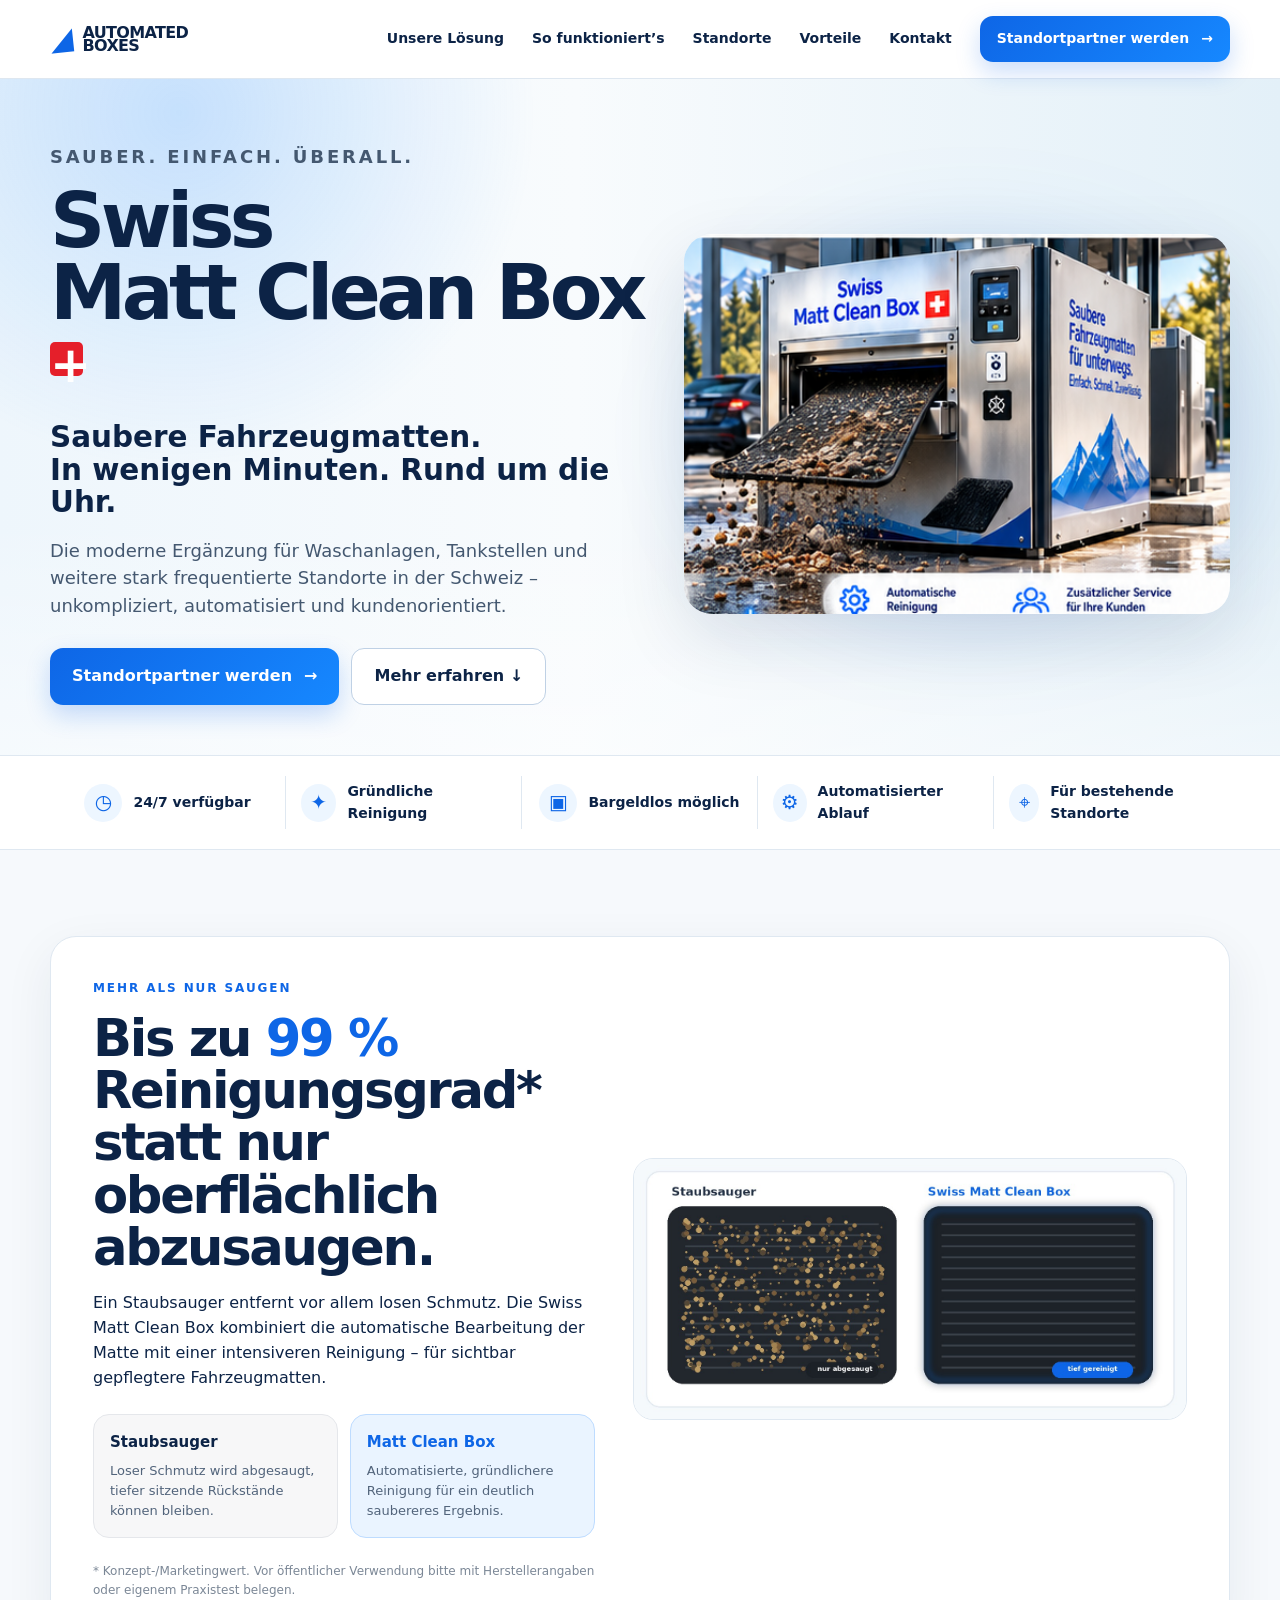
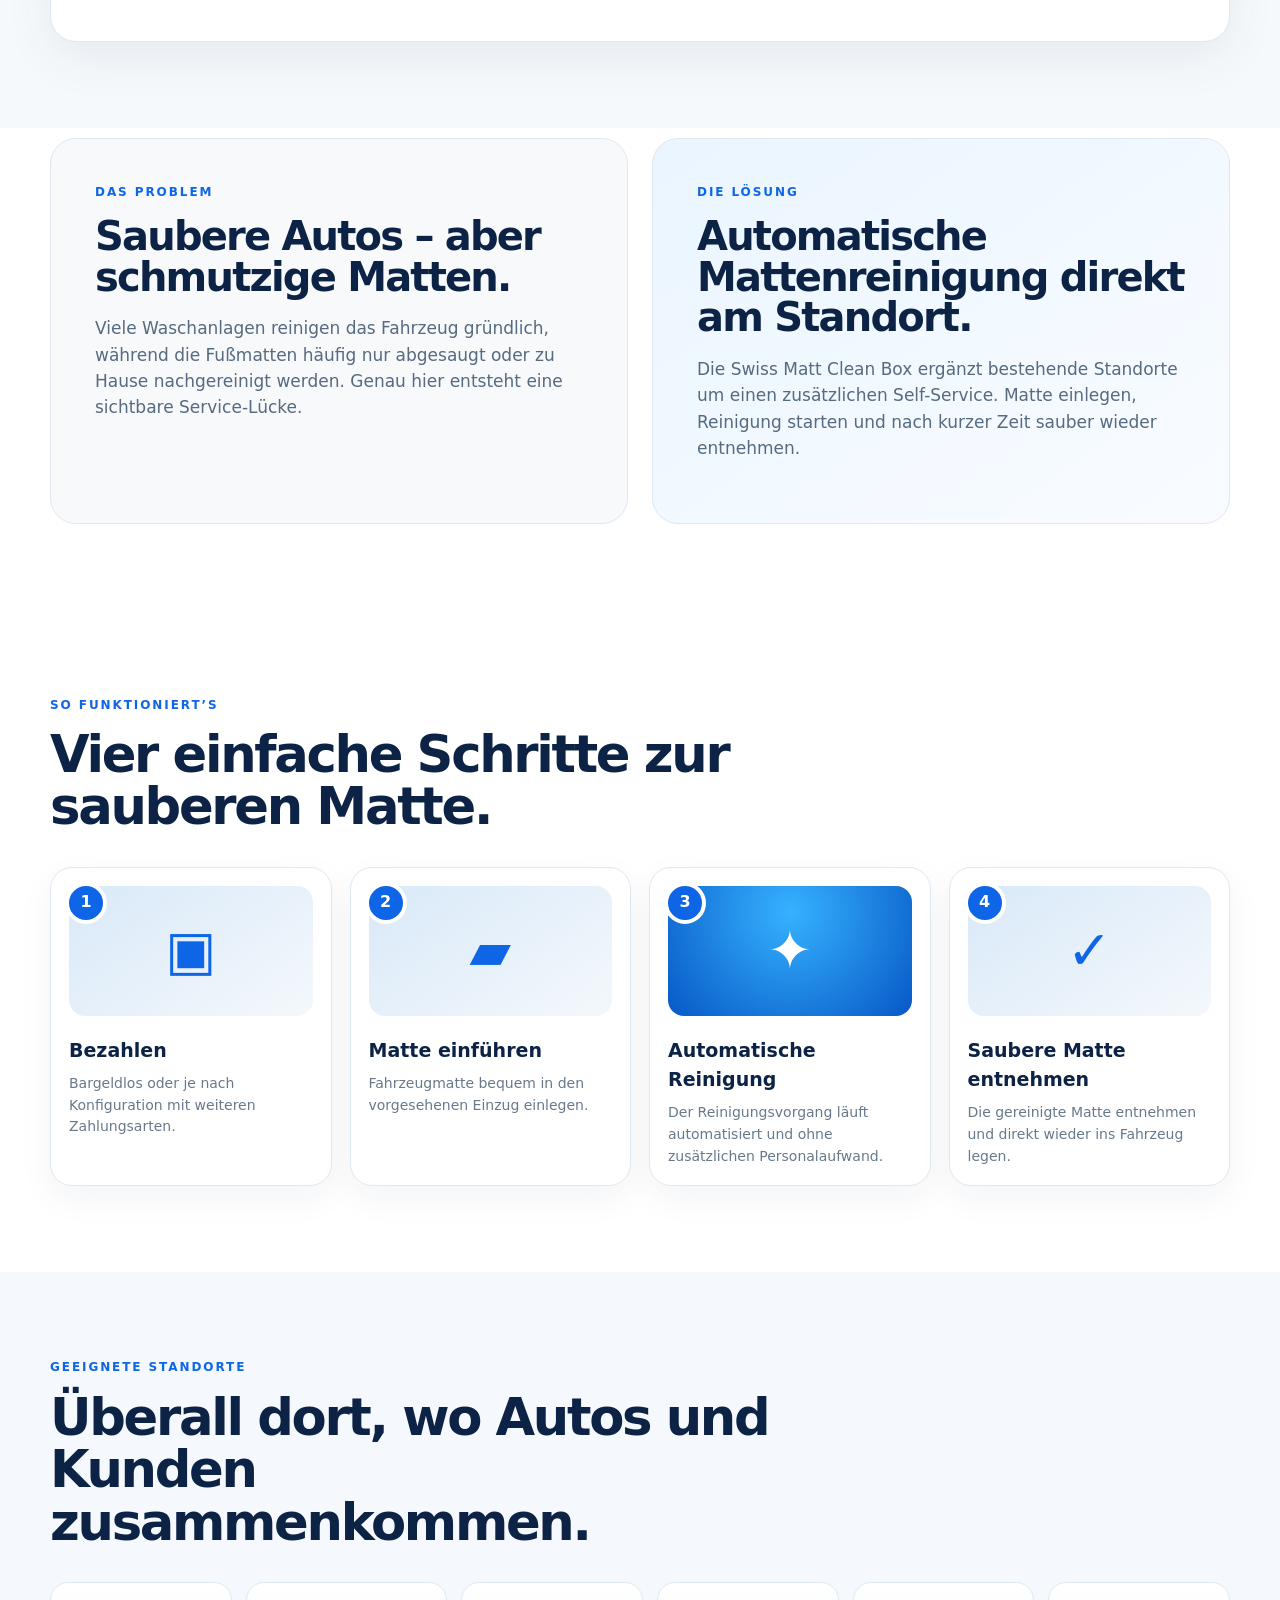
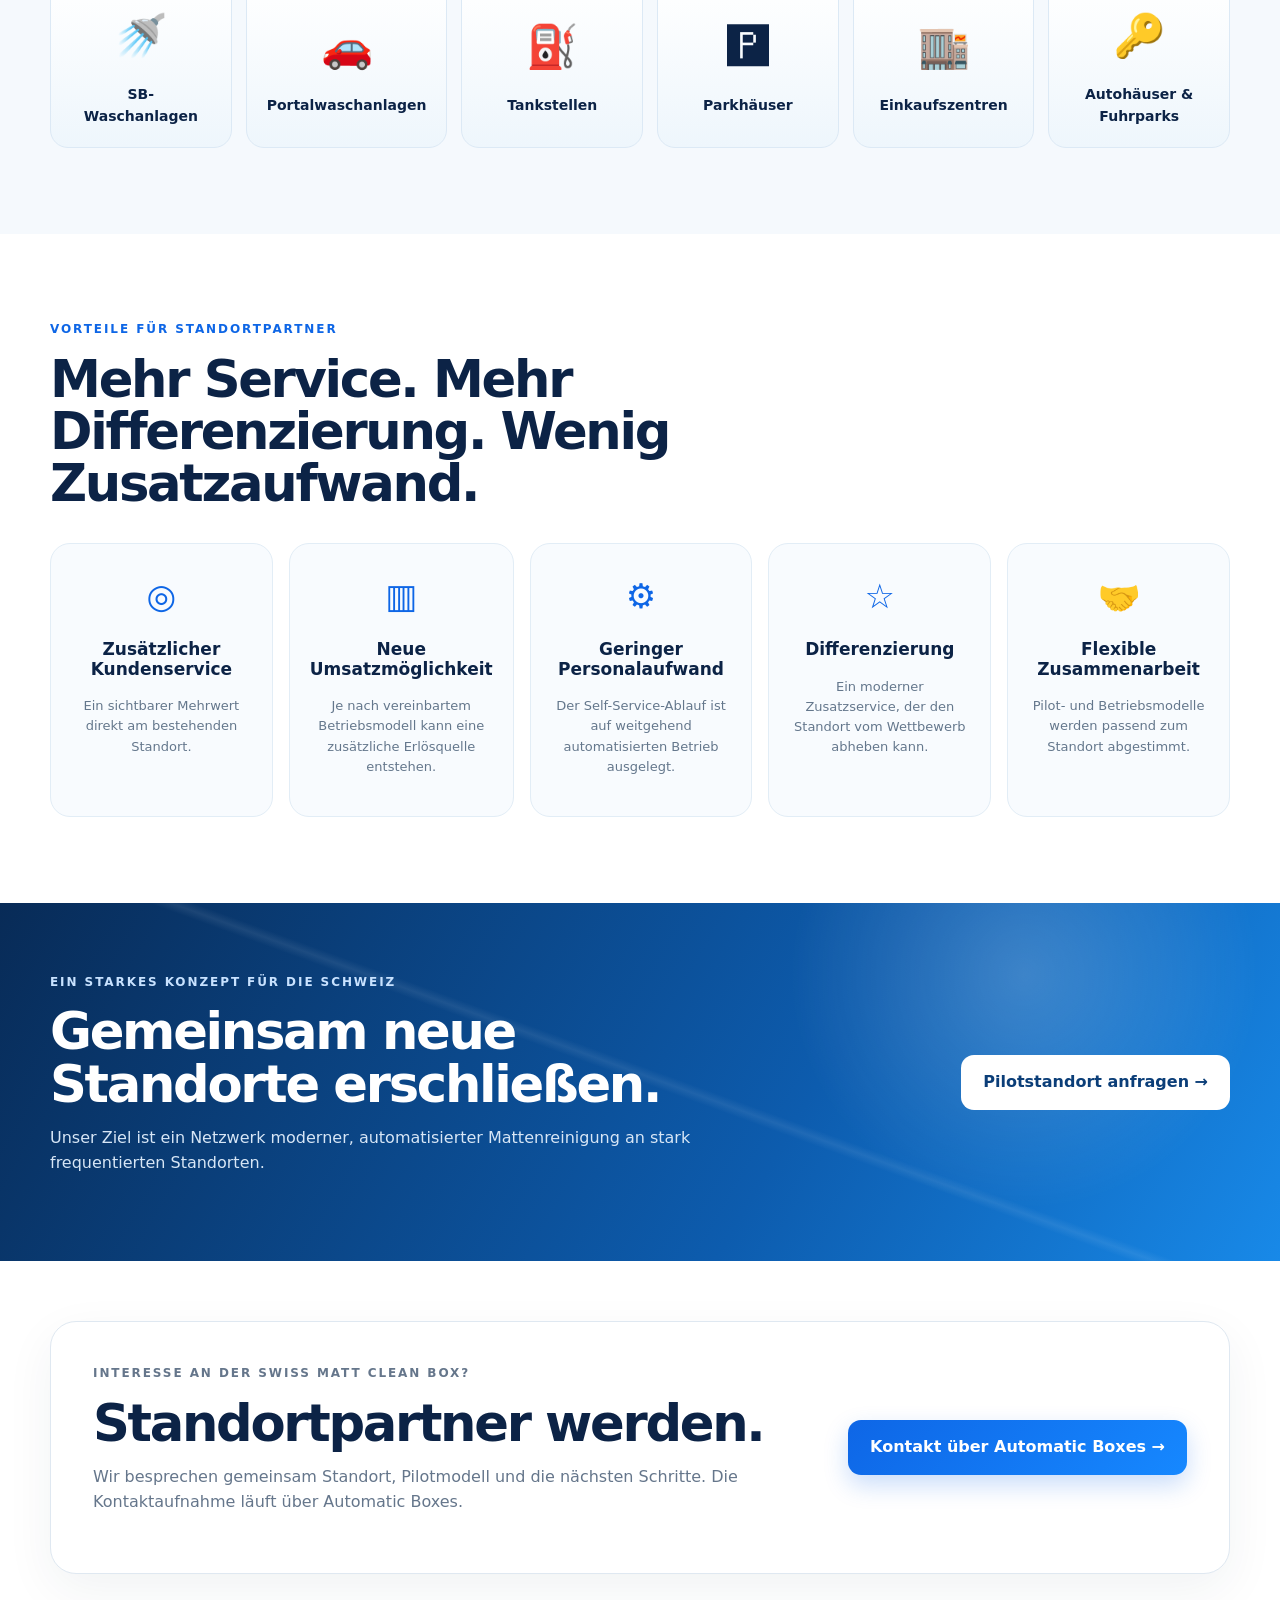
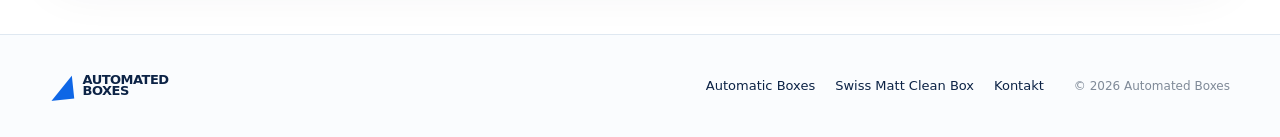
==== commit ea86637b: "Add files via upload" ====
--- a/medclean/index.html
+++ b/medclean/index.html
@@ -2,176 +2,186 @@
 <html lang="de">
 <head>
   <meta charset="utf-8">
-  <meta name="viewport" content="width=device-width,initial-scale=1,viewport-fit=cover">
+  <meta name="viewport" content="width=device-width,initial-scale=1">
   <title>Swiss Matt Clean Box | Automatische Fahrzeugmattenreinigung</title>
-  <meta name="description" content="Swiss Matt Clean Box bringt automatische Fahrzeugmattenreinigung direkt an stark frequentierte Standorte in der Schweiz – kompakt, einfach und rund um die Uhr verfügbar.">
+  <meta name="description" content="Swiss Matt Clean Box: automatische Fahrzeugmattenreinigung für Waschanlagen, Tankstellen und weitere Standorte in der Schweiz.">
   <meta name="robots" content="index,follow">
-  <meta name="theme-color" content="#f4f8fc">
+  <meta name="theme-color" content="#ffffff">
   <link rel="canonical" href="https://automatedboxes.ch/medclean/">
   <link rel="icon" href="./assets/favicon.svg" type="image/svg+xml">
   <meta property="og:type" content="website">
   <meta property="og:title" content="Swiss Matt Clean Box">
-  <meta property="og:description" content="Automatische Fahrzeugmattenreinigung für Standorte in der Schweiz.">
+  <meta property="og:description" content="Saubere Fahrzeugmatten. In wenigen Minuten. Rund um die Uhr.">
   <meta property="og:url" content="https://automatedboxes.ch/medclean/">
   <meta property="og:image" content="https://automatedboxes.ch/medclean/assets/og-swiss-matt-clean-box.jpg">
   <link rel="stylesheet" href="./style.css">
   <script src="./script.js" defer></script>
 </head>
 <body>
-  <a class="skip-link" href="#main">Zum Inhalt springen</a>
-  <header class="site-header" id="top">
-    <div class="nav-wrap">
-      <a class="brand" href="../" aria-label="Zurück zu Automated Boxes">
-        <span class="brand-mark" aria-hidden="true"><i></i><i></i></span>
-        <span class="brand-type">AUTOMATED<br>BOXES</span>
-      </a>
-      <button class="menu-toggle" type="button" aria-expanded="false" aria-controls="main-nav" aria-label="Menü öffnen">
-        <span></span><span></span><span></span>
-      </button>
-      <nav id="main-nav" class="main-nav" aria-label="Hauptnavigation">
-        <a href="#konzept">Konzept</a>
-        <a href="#ablauf">So funktioniert’s</a>
-        <a href="#standorte">Standorte</a>
-        <a href="#partner">Partner</a>
-        <a class="nav-cta" href="#kontakt">Standortpartner werden <span>→</span></a>
-      </nav>
-    </div>
-  </header>
+<a class="skip-link" href="#main">Zum Inhalt springen</a>
 
-  <main id="main">
-    <section class="hero" aria-labelledby="hero-title">
-      <div class="hero-bg" aria-hidden="true"></div>
-      <div class="hero-inner">
-        <div class="hero-copy reveal">
-          <p class="eyebrow">SAUBER. EINFACH. ÜBERALL.</p>
-          <h1 id="hero-title">Swiss<br><span>Matt Clean Box</span><b>+</b></h1>
-          <p class="hero-lead">Saubere Fahrzeugmatten.<br>In wenigen Minuten.</p>
-          <p class="hero-text">Automatische Mattenreinigung direkt am Standort – als zusätzlicher Service für Waschanlagen und weitere stark frequentierte Orte.</p>
-          <div class="hero-actions">
-            <a class="btn primary" href="#kontakt">Standortpartner werden <span>→</span></a>
-            <a class="btn secondary" href="#konzept">Konzept ansehen <span>↓</span></a>
-          </div>
-        </div>
-        <div class="hero-image-card reveal" aria-label="Visualisierung der Swiss Matt Clean Box">
-          <img src="./assets/machine-hero.jpg" alt="Swiss Matt Clean Box als automatischer Fahrzeugmattenreiniger an einem Waschstandort">
-          <div class="hero-badge">24/7 <small>verfügbar</small></div>
+<header class="site-header">
+  <div class="shell nav-shell">
+    <a class="brand" href="../" aria-label="Zurück zu Automated Boxes">
+      <span class="brand-icon">◢</span>
+      <span><b>AUTOMATED</b><br>BOXES</span>
+    </a>
+    <button class="menu-button" aria-expanded="false" aria-controls="nav">Menü</button>
+    <nav id="nav" class="nav" aria-label="Hauptnavigation">
+      <a href="#loesung">Unsere Lösung</a>
+      <a href="#ablauf">So funktioniert’s</a>
+      <a href="#standorte">Standorte</a>
+      <a href="#vorteile">Vorteile</a>
+      <a href="../#kontakt">Kontakt</a>
+      <a class="button button-small" href="#kontakt">Standortpartner werden <span>→</span></a>
+    </nav>
+  </div>
+</header>
+
+<main id="main">
+  <section class="hero">
+    <div class="hero-backdrop"></div>
+    <div class="shell hero-grid">
+      <div class="hero-copy reveal">
+        <p class="eyebrow">SAUBER. EINFACH. ÜBERALL.</p>
+        <h1>Swiss<br>Matt Clean Box <span class="swiss">+</span></h1>
+        <h2>Saubere Fahrzeugmatten.<br>In wenigen Minuten. Rund um die Uhr.</h2>
+        <p>Die moderne Ergänzung für Waschanlagen, Tankstellen und weitere stark frequentierte Standorte in der Schweiz – unkompliziert, automatisiert und kundenorientiert.</p>
+        <div class="hero-actions">
+          <a class="button" href="#kontakt">Standortpartner werden <span>→</span></a>
+          <a class="button ghost" href="#loesung">Mehr erfahren ↓</a>
         </div>
       </div>
-      <div class="benefit-strip" aria-label="Vorteile">
-        <div><span class="ico">◷</span><b>24/7 verfügbar</b></div>
-        <div><span class="ico">✦</span><b>Schnelle Reinigung</b></div>
-        <div><span class="ico">◎</span><b>Automatisierter Ablauf</b></div>
-        <div><span class="ico">↗</span><b>Zusätzlicher Standortservice</b></div>
+      <div class="hero-machine reveal">
+        <img src="./assets/swiss-matt-clean-box.png" alt="Visualisierung einer Swiss Matt Clean Box zur automatischen Reinigung von Fahrzeugmatten">
       </div>
-    </section>
+    </div>
+  </section>
 
-    <section id="konzept" class="scroll-story" aria-label="Die Reise der Fahrzeugmatte">
-      <div class="story-sticky">
-        <div class="machine-top" aria-hidden="true">
-          <div class="machine-label">Swiss <strong>Matt Clean Box</strong><em>+</em></div>
-          <div class="machine-slot"><span></span></div>
+  <section class="feature-strip" aria-label="Vorteile auf einen Blick">
+    <div class="shell feature-grid">
+      <div><span>◷</span><b>24/7 verfügbar</b></div>
+      <div><span>✦</span><b>Gründliche Reinigung</b></div>
+      <div><span>▣</span><b>Bargeldlos möglich</b></div>
+      <div><span>⚙</span><b>Automatisierter Ablauf</b></div>
+      <div><span>⌖</span><b>Für bestehende Standorte</b></div>
+    </div>
+  </section>
+
+  <section class="section comparison" id="loesung">
+    <div class="shell">
+      <div class="comparison-card reveal">
+        <div class="comparison-copy">
+          <p class="eyebrow">MEHR ALS NUR SAUGEN</p>
+          <h2>Bis zu <span>99&nbsp;%</span> Reinigungsgrad* statt nur oberflächlich abzusaugen.</h2>
+          <p>Ein Staubsauger entfernt vor allem losen Schmutz. Die Swiss Matt Clean Box kombiniert die automatische Bearbeitung der Matte mit einer intensiveren Reinigung – für sichtbar gepflegtere Fahrzeugmatten.</p>
+          <div class="compare-points">
+            <div class="bad"><b>Staubsauger</b><span>Loser Schmutz wird abgesaugt, tiefer sitzende Rückstände können bleiben.</span></div>
+            <div class="good"><b>Matt Clean Box</b><span>Automatisierte, gründlichere Reinigung für ein deutlich saubereres Ergebnis.</span></div>
+          </div>
+          <p class="claim-note">* Konzept-/Marketingwert. Vor öffentlicher Verwendung bitte mit Herstellerangaben oder eigenem Praxistest belegen.</p>
         </div>
-        <div class="mat-track" aria-hidden="true">
-          <div class="mat-surface">
-            <div class="mat-grip"></div>
-            <div class="mat-grip g2"></div>
-            <div class="mat-grip g3"></div>
-          </div>
-        </div>
-        <div class="story-progress" aria-hidden="true"><span></span></div>
+        <img src="./assets/before-after.jpg" alt="Konzeptueller Vorher-Nachher-Vergleich einer verschmutzten und gereinigten Fahrzeugmatte">
       </div>
+    </div>
+  </section>
 
-      <div class="story-steps">
-        <article class="story-card" data-step="0">
-          <span class="step-no">01</span>
-          <p class="eyebrow">DAS PROBLEM</p>
-          <h2>Saubere Autos –<br>aber schmutzige Matten.</h2>
-          <p>Fahrzeugmatten sammeln täglich Sand, Schmutz, Feuchtigkeit und Rückstände. An vielen Standorten fehlt eine einfache, direkt verfügbare Möglichkeit zur gründlichen Reinigung.</p>
-          <div class="tag-row"><span>Sand & Schmutz</span><span>Feuchtigkeit</span><span>Alltagsspuren</span></div>
-        </article>
+  <section class="section problem-solution">
+    <div class="shell split">
+      <article class="text-card reveal">
+        <p class="eyebrow">DAS PROBLEM</p>
+        <h2>Saubere Autos – aber schmutzige Matten.</h2>
+        <p>Viele Waschanlagen reinigen das Fahrzeug gründlich, während die Fußmatten häufig nur abgesaugt oder zu Hause nachgereinigt werden. Genau hier entsteht eine sichtbare Service-Lücke.</p>
+      </article>
+      <article class="text-card accent reveal">
+        <p class="eyebrow">DIE LÖSUNG</p>
+        <h2>Automatische Mattenreinigung direkt am Standort.</h2>
+        <p>Die Swiss Matt Clean Box ergänzt bestehende Standorte um einen zusätzlichen Self-Service. Matte einlegen, Reinigung starten und nach kurzer Zeit sauber wieder entnehmen.</p>
+      </article>
+    </div>
+  </section>
 
-        <article class="story-card align-right" data-step="1">
-          <span class="step-no">02</span>
-          <p class="eyebrow">DIE LÖSUNG</p>
-          <h2>Automatische Mattenreinigung<br>direkt am Standort.</h2>
-          <p>Die Swiss Matt Clean Box ergänzt bestehende Standorte um einen unkomplizierten Zusatzservice. Matte einführen, Reinigung starten und nach kurzer Zeit sauber wieder entnehmen.</p>
-          <div class="feature-row"><span>Einfach</span><span>Automatisiert</span><span>Direkt vor Ort</span></div>
-        </article>
+  <section class="section" id="ablauf">
+    <div class="shell">
+      <div class="section-head reveal">
+        <p class="eyebrow">SO FUNKTIONIERT’S</p>
+        <h2>Vier einfache Schritte zur sauberen Matte.</h2>
+      </div>
+      <div class="steps">
+        <article class="step reveal"><span>1</span><div class="step-art payment">▣</div><h3>Bezahlen</h3><p>Bargeldlos oder je nach Konfiguration mit weiteren Zahlungsarten.</p></article>
+        <article class="step reveal"><span>2</span><div class="step-art mat">▰</div><h3>Matte einführen</h3><p>Fahrzeugmatte bequem in den vorgesehenen Einzug einlegen.</p></article>
+        <article class="step reveal"><span>3</span><div class="step-art clean">✦</div><h3>Automatische Reinigung</h3><p>Der Reinigungsvorgang läuft automatisiert und ohne zusätzlichen Personalaufwand.</p></article>
+        <article class="step reveal"><span>4</span><div class="step-art done">✓</div><h3>Saubere Matte entnehmen</h3><p>Die gereinigte Matte entnehmen und direkt wieder ins Fahrzeug legen.</p></article>
+      </div>
+    </div>
+  </section>
 
-        <article id="ablauf" class="story-card wide" data-step="2">
-          <span class="step-no">03</span>
-          <p class="eyebrow">SO FUNKTIONIERT’S</p>
-          <h2>Die Matte bewegt sich –<br>die Informationen gleich mit.</h2>
-          <div class="process-grid">
-            <div><b>1</b><strong>Matte einführen</strong><p>Fahrzeugmatte in die Maschine geben.</p></div>
-            <div><b>2</b><strong>Reinigung</strong><p>Die Matte wird automatisch bearbeitet.</p></div>
-            <div><b>3</b><strong>Entnehmen</strong><p>Saubere Matte wieder herausnehmen.</p></div>
-          </div>
-        </article>
+  <section class="section locations" id="standorte">
+    <div class="shell">
+      <div class="section-head reveal">
+        <p class="eyebrow">GEEIGNETE STANDORTE</p>
+        <h2>Überall dort, wo Autos und Kunden zusammenkommen.</h2>
+      </div>
+      <div class="location-grid">
+        <div class="location-card reveal"><span>🚿</span><b>SB-Waschanlagen</b></div>
+        <div class="location-card reveal"><span>🚗</span><b>Portalwaschanlagen</b></div>
+        <div class="location-card reveal"><span>⛽</span><b>Tankstellen</b></div>
+        <div class="location-card reveal"><span>🅿</span><b>Parkhäuser</b></div>
+        <div class="location-card reveal"><span>🏬</span><b>Einkaufszentren</b></div>
+        <div class="location-card reveal"><span>🔑</span><b>Autohäuser & Fuhrparks</b></div>
+      </div>
+    </div>
+  </section>
 
-        <article id="standorte" class="story-card" data-step="3">
-          <span class="step-no">04</span>
-          <p class="eyebrow">GEEIGNETE STANDORTE</p>
-          <h2>Überall dort,<br>wo Autos unterwegs sind.</h2>
-          <p>Besonders interessant sind Standorte mit bestehender Fahrzeugfrequenz und direktem Bezug zu Mobilität oder Fahrzeugpflege.</p>
-          <div class="location-grid">
-            <span>SB-Waschanlagen</span><span>Portalwaschanlagen</span><span>Tankstellen</span><span>Parkhäuser</span><span>Autohäuser & Fuhrparks</span><span>Einkaufsstandorte</span>
-          </div>
-        </article>
+  <section class="section benefits" id="vorteile">
+    <div class="shell">
+      <div class="section-head reveal">
+        <p class="eyebrow">VORTEILE FÜR STANDORTPARTNER</p>
+        <h2>Mehr Service. Mehr Differenzierung. Wenig Zusatzaufwand.</h2>
+      </div>
+      <div class="benefit-grid">
+        <article class="benefit reveal"><span>◎</span><h3>Zusätzlicher Kundenservice</h3><p>Ein sichtbarer Mehrwert direkt am bestehenden Standort.</p></article>
+        <article class="benefit reveal"><span>▥</span><h3>Neue Umsatzmöglichkeit</h3><p>Je nach vereinbartem Betriebsmodell kann eine zusätzliche Erlösquelle entstehen.</p></article>
+        <article class="benefit reveal"><span>⚙</span><h3>Geringer Personalaufwand</h3><p>Der Self-Service-Ablauf ist auf weitgehend automatisierten Betrieb ausgelegt.</p></article>
+        <article class="benefit reveal"><span>☆</span><h3>Differenzierung</h3><p>Ein moderner Zusatzservice, der den Standort vom Wettbewerb abheben kann.</p></article>
+        <article class="benefit reveal"><span>🤝</span><h3>Flexible Zusammenarbeit</h3><p>Pilot- und Betriebsmodelle werden passend zum Standort abgestimmt.</p></article>
+      </div>
+    </div>
+  </section>
 
-        <article id="partner" class="story-card align-right" data-step="4">
-          <span class="step-no">05</span>
-          <p class="eyebrow">FÜR STANDORTPARTNER</p>
-          <h2>Mehr Service.<br>Mehr Nutzen am Standort.</h2>
-          <p>Die Box schafft einen zusätzlichen Anlaufpunkt für Kundinnen und Kunden und kann bestehende Wasch- und Mobilitätsangebote sinnvoll ergänzen.</p>
-          <div class="partner-grid">
-            <span><b>+</b> Zusätzlicher Kundenservice</span>
-            <span><b>↗</b> Neue Umsatzmöglichkeit</span>
-            <span><b>◎</b> Geringer Personalaufwand</span>
-            <span><b>★</b> Differenzierung am Standort</span>
-          </div>
-        </article>
+  <section class="wide-cta">
+    <div class="shell wide-cta-inner reveal">
+      <div>
+        <p class="eyebrow light">EIN STARKES KONZEPT FÜR DIE SCHWEIZ</p>
+        <h2>Gemeinsam neue Standorte erschließen.</h2>
+        <p>Unser Ziel ist ein Netzwerk moderner, automatisierter Mattenreinigung an stark frequentierten Standorten.</p>
+      </div>
+      <a class="button light-button" href="#kontakt">Pilotstandort anfragen →</a>
+    </div>
+  </section>
 
-        <article class="story-card wide" data-step="5">
-          <span class="step-no">06</span>
-          <p class="eyebrow">ZUSAMMENARBEIT</p>
-          <h2>Von der Standortidee<br>bis zum laufenden Betrieb.</h2>
-          <p>Der konkrete Aufbau wird auf Standort, Nutzung und gewünschtes Betriebsmodell abgestimmt. Ziel ist eine einfache Integration mit klaren Zuständigkeiten und möglichst wenig zusätzlichem Aufwand für den Standortpartner.</p>
-          <div class="integration-flow">
-            <span>Standort prüfen</span><i>→</i><span>Konzept abstimmen</span><i>→</i><span>Installation</span><i>→</i><span>Betrieb & Service</span>
-          </div>
-        </article>
+  <section class="section contact" id="kontakt">
+    <div class="shell contact-card reveal">
+      <div>
+        <p class="eyebrow">INTERESSE AN DER SWISS MATT CLEAN BOX?</p>
+        <h2>Standortpartner werden.</h2>
+        <p>Wir besprechen gemeinsam Standort, Pilotmodell und die nächsten Schritte. Die Kontaktaufnahme läuft über Automatic Boxes.</p>
       </div>
-    </section>
+      <a class="button contact-button" href="../#kontakt">Kontakt über Automatic Boxes →</a>
+    </div>
+  </section>
+</main>
 
-    <section class="mat-exit" aria-hidden="true">
-      <div class="exit-mat"><div class="mat-grip"></div><div class="mat-grip g2"></div></div>
-      <div class="sparkle s1">✦</div><div class="sparkle s2">✦</div><div class="sparkle s3">✦</div>
-    </section>
-
-    <section id="kontakt" class="contact-section" aria-labelledby="contact-title">
-      <div class="contact-overlay"></div>
-      <div class="contact-inner">
-        <div class="contact-copy reveal">
-          <p class="eyebrow light">BEREIT FÜR SAUBERE FAHRZEUGMATTEN?</p>
-          <h2 id="contact-title">Interesse an der<br>Swiss Matt Clean Box?</h2>
-          <p>Wir sprechen gerne über geeignete Standorte, Pilotmöglichkeiten und passende Betriebsmodelle.</p>
-          <a class="btn white" href="https://automatedboxes.ch/">Kontakt über Automated Boxes <span>→</span></a>
-        </div>
-        <div class="contact-card reveal">
-          <h3>Standort unverbindlich besprechen</h3>
-          <p>Die Anfrage läuft über Automated Boxes.</p>
-          <a class="btn primary full" href="https://automatedboxes.ch/">Zu Automated Boxes <span>→</span></a>
-          <small>Keine bestehenden Standorte oder Partnerschaften werden vorausgesetzt.</small>
-        </div>
-      </div>
-    </section>
-  </main>
-
-  <footer class="footer">
-    <a class="brand" href="../"><span class="brand-mark"><i></i><i></i></span><span class="brand-type">AUTOMATED<br>BOXES</span></a>
-    <p>Swiss Matt Clean Box · Ein Konzept von Automated Boxes</p>
-    <div><a href="../">Hauptseite</a><a href="../#kontakt">Kontakt</a></div>
-  </footer>
+<footer>
+  <div class="shell footer-grid">
+    <div class="brand footer-brand"><span class="brand-icon">◢</span><span><b>AUTOMATED</b><br>BOXES</span></div>
+    <div class="footer-links">
+      <a href="../">Automatic Boxes</a>
+      <a href="#loesung">Swiss Matt Clean Box</a>
+      <a href="../#kontakt">Kontakt</a>
+    </div>
+    <p>© <span id="year"></span> Automated Boxes</p>
+  </div>
+</footer>
 </body>
 </html>
--- a/medclean/style.css
+++ b/medclean/style.css
@@ -1,5 +1,52 @@
-:root{--ink:#062a54;--blue:#0878f5;--blue2:#0b62d4;--sky:#eaf5ff;--ice:#f7fbff;--line:#d7e5f3;--muted:#5b6f86;--white:#fff;--red:#e83645;--shadow:0 22px 60px rgba(7,42,84,.12)}
-*{box-sizing:border-box}html{scroll-behavior:smooth}body{margin:0;font-family:Inter,ui-sans-serif,system-ui,-apple-system,BlinkMacSystemFont,"Segoe UI",sans-serif;color:var(--ink);background:#fff;line-height:1.55;overflow-x:hidden}img{max-width:100%;display:block}a{color:inherit;text-decoration:none}.skip-link{position:absolute;left:-9999px;top:0;background:#fff;padding:12px;z-index:999}.skip-link:focus{left:12px;top:12px}.site-header{position:sticky;top:0;z-index:100;background:rgba(255,255,255,.92);backdrop-filter:blur(16px);border-bottom:1px solid rgba(10,75,140,.08)}.nav-wrap{max-width:1200px;margin:auto;height:76px;display:flex;align-items:center;justify-content:space-between;padding:0 24px}.brand{display:flex;align-items:center;gap:10px;font-weight:900;line-height:.78;font-size:15px;letter-spacing:-.03em}.brand-mark{display:flex;gap:4px;transform:skew(-22deg)}.brand-mark i{display:block;width:6px;height:26px;background:var(--blue);border-radius:4px}.brand-mark i:last-child{height:19px;margin-top:7px}.brand-type{display:inline-block}.main-nav{display:flex;align-items:center;gap:28px;font-size:14px;font-weight:650}.main-nav>a:not(.nav-cta){color:#244a70}.main-nav>a:hover{color:var(--blue)}.nav-cta{background:var(--blue);color:#fff;padding:12px 18px;border-radius:12px;box-shadow:0 8px 24px rgba(8,120,245,.2)}.menu-toggle{display:none;border:0;background:transparent;width:44px;height:44px;padding:10px}.menu-toggle span{display:block;height:2px;background:var(--ink);margin:6px;border-radius:4px}.hero{position:relative;background:linear-gradient(180deg,#f0f8ff 0,#fff 85%);overflow:hidden}.hero-bg{position:absolute;inset:0;background:radial-gradient(circle at 18% 15%,rgba(78,174,255,.2),transparent 30%),linear-gradient(120deg,transparent 55%,rgba(219,240,255,.5));pointer-events:none}.hero-inner{position:relative;z-index:1;max-width:1200px;margin:auto;min-height:650px;display:grid;grid-template-columns:.86fr 1.14fr;align-items:center;gap:52px;padding:58px 24px 36px}.eyebrow{font-size:12px;letter-spacing:.18em;font-weight:800;color:#3d78b7;margin:0 0 12px}.hero h1{font-size:clamp(56px,7vw,92px);line-height:.84;letter-spacing:-.065em;margin:0 0 22px;font-weight:900}.hero h1 span{color:var(--blue)}.hero h1 b{display:inline-flex;align-items:center;justify-content:center;background:var(--red);color:#fff;font-size:.32em;width:1.1em;height:1.1em;border-radius:4px;margin-left:.14em;vertical-align:.55em}.hero-lead{font-size:clamp(25px,3vw,37px);font-weight:780;line-height:1.05;margin:0 0 16px;letter-spacing:-.03em}.hero-text{font-size:17px;color:var(--muted);max-width:580px}.hero-actions{display:flex;gap:12px;flex-wrap:wrap;margin-top:28px}.btn{display:inline-flex;align-items:center;justify-content:center;gap:10px;padding:14px 19px;border-radius:12px;font-weight:750;font-size:14px;transition:.2s ease}.btn:hover{transform:translateY(-2px)}.btn.primary{background:var(--blue);color:#fff;box-shadow:0 12px 28px rgba(8,120,245,.2)}.btn.secondary{background:#fff;border:1px solid #bcd3e9}.btn.white{background:#fff;color:var(--ink)}.btn.full{width:100%}.hero-image-card{position:relative;border-radius:28px;overflow:hidden;box-shadow:var(--shadow);min-height:470px;background:#dceaf4}.hero-image-card img{width:100%;height:100%;min-height:470px;object-fit:cover;object-position:center top}.hero-badge{position:absolute;left:24px;bottom:24px;background:rgba(255,255,255,.94);backdrop-filter:blur(10px);padding:12px 18px;border-radius:16px;font-size:30px;font-weight:900;color:var(--blue);box-shadow:0 10px 30px rgba(1,38,78,.2)}.hero-badge small{display:block;font-size:10px;letter-spacing:.12em;color:var(--ink)}.benefit-strip{position:relative;z-index:3;max-width:1200px;margin:0 auto 24px;padding:20px 24px;display:grid;grid-template-columns:repeat(4,1fr);background:#fff;border:1px solid var(--line);border-radius:20px;box-shadow:0 14px 38px rgba(7,42,84,.08)}.benefit-strip>div{display:flex;align-items:center;justify-content:center;gap:10px;padding:4px 18px;border-right:1px solid var(--line);font-size:13px}.benefit-strip>div:last-child{border-right:0}.ico{display:grid;place-items:center;width:38px;height:38px;border:1px solid #b9d8fb;border-radius:50%;color:var(--blue);font-size:20px}.scroll-story{position:relative;min-height:6200px;background:linear-gradient(180deg,#f8fbff,#eef7ff 35%,#f7fbff)}.story-sticky{position:sticky;top:76px;height:calc(100vh - 76px);overflow:hidden;z-index:1;pointer-events:none}.machine-top{position:absolute;top:0;left:50%;transform:translateX(-50%);width:min(900px,92vw);height:205px;background:linear-gradient(180deg,#f9fbfd,#dae4ec 58%,#9eaeba);border-radius:0 0 30px 30px;box-shadow:0 18px 60px rgba(5,33,65,.16);border:1px solid rgba(5,33,65,.12);z-index:5}.machine-top:before,.machine-top:after{content:"";position:absolute;top:30px;width:38px;height:118px;border-radius:8px;background:linear-gradient(180deg,#233a4b,#111d26)}.machine-top:before{left:42px}.machine-top:after{right:42px}.machine-label{position:absolute;top:28px;left:50%;transform:translateX(-50%);font-size:25px;font-weight:700;white-space:nowrap}.machine-label strong{color:var(--blue)}.machine-label em{display:inline-flex;align-items:center;justify-content:center;background:var(--red);color:white;width:24px;height:24px;border-radius:4px;font-style:normal;margin-left:6px}.machine-slot{position:absolute;left:50%;bottom:28px;transform:translateX(-50%);width:min(590px,68%);height:80px;background:#071625;border-radius:10px;box-shadow:inset 0 0 0 10px #33495b,inset 0 0 28px #000}.machine-slot span{position:absolute;inset:24px 16px 14px;border-radius:6px;background:linear-gradient(90deg,#1f71cb,#9bdaff,#1f71cb);filter:blur(1px);opacity:.8}.mat-track{position:absolute;top:145px;left:50%;transform:translateX(-50%) translateY(var(--mat-y,0px));width:min(660px,72vw);height:calc(100vh + 160px);z-index:3;perspective:1000px}.mat-surface,.exit-mat{position:absolute;inset:0;background:radial-gradient(circle at 20% 20%,rgba(255,255,255,.07) 0 1px,transparent 1px 100%),repeating-linear-gradient(90deg,#111820 0 8px,#18222d 8px 11px,#0e151d 11px 20px);background-size:12px 12px,auto;border:10px solid #10161d;border-radius:34px;box-shadow:0 32px 70px rgba(2,15,30,.35),inset 0 0 0 2px #2f3f4d;transform:rotateX(7deg);transform-origin:top center;overflow:hidden}.mat-surface:before{content:"";position:absolute;inset:18px;border:2px solid rgba(128,158,184,.25);border-radius:22px}.mat-grip{position:absolute;left:7%;right:7%;top:17%;height:72px;border:2px solid rgba(140,175,202,.2);border-radius:34px;transform:skewY(-2deg)}.g2{top:47%}.g3{top:75%}.story-progress{position:absolute;right:28px;top:45%;height:180px;width:4px;background:#d1e3f3;border-radius:4px}.story-progress span{display:block;width:100%;height:var(--progress,0%);background:var(--blue);border-radius:4px}.story-steps{position:relative;z-index:3;max-width:1200px;margin:0 auto;padding:460px 24px 500px;display:flex;flex-direction:column;gap:620px}.story-card{width:min(540px,48%);background:rgba(255,255,255,.94);backdrop-filter:blur(14px);border:1px solid rgba(118,164,204,.22);box-shadow:0 20px 60px rgba(7,42,84,.13);border-radius:28px;padding:32px;opacity:.35;transform:translateY(28px) scale(.97);transition:.4s ease}.story-card.active{opacity:1;transform:none}.story-card.align-right{margin-left:auto}.story-card.wide{width:min(760px,70%);margin-left:auto;margin-right:auto}.step-no{display:grid;place-items:center;width:40px;height:40px;border-radius:50%;background:var(--blue);color:#fff;font-weight:900;margin-bottom:20px;box-shadow:0 8px 20px rgba(8,120,245,.3)}.story-card h2{font-size:clamp(32px,4vw,52px);line-height:1;letter-spacing:-.045em;margin:0 0 18px}.story-card>p:not(.eyebrow){color:#526980;font-size:16px}.tag-row,.feature-row{display:flex;flex-wrap:wrap;gap:8px;margin-top:22px}.tag-row span,.feature-row span{padding:9px 12px;border-radius:999px;background:#eef6ff;border:1px solid #d7eaff;font-size:12px;font-weight:750}.process-grid{display:grid;grid-template-columns:repeat(3,1fr);gap:12px;margin-top:24px}.process-grid>div{background:#f6faff;border:1px solid var(--line);border-radius:18px;padding:18px}.process-grid b{display:grid;place-items:center;width:30px;height:30px;border-radius:50%;background:var(--blue);color:#fff;margin-bottom:12px}.process-grid strong{display:block}.process-grid p{font-size:12px;color:var(--muted);margin-bottom:0}.location-grid{display:grid;grid-template-columns:repeat(2,1fr);gap:10px;margin-top:24px}.location-grid span{padding:14px;background:#f7fbff;border:1px solid var(--line);border-radius:14px;font-weight:700;font-size:13px}.partner-grid{display:grid;grid-template-columns:1fr 1fr;gap:10px;margin-top:22px}.partner-grid span{display:flex;gap:9px;align-items:center;padding:14px;border-radius:14px;background:#f7fbff;border:1px solid var(--line);font-size:13px;font-weight:650}.partner-grid b{color:var(--blue);font-size:18px}.integration-flow{display:flex;align-items:center;justify-content:space-between;gap:12px;margin-top:28px;flex-wrap:wrap}.integration-flow span{background:#edf6ff;border:1px solid #d0e8ff;padding:12px 14px;border-radius:12px;font-weight:750;font-size:13px}.integration-flow i{font-style:normal;color:var(--blue);font-weight:900}.mat-exit{position:relative;height:540px;background:linear-gradient(180deg,#f7fbff,#fff);overflow:hidden}.exit-mat{width:min(660px,72vw);height:660px;left:50%;top:-260px;transform:translateX(-50%) rotateX(0deg);opacity:.96}.sparkle{position:absolute;color:#54aaff;font-size:38px;animation:twinkle 2s ease-in-out infinite}.s1{left:28%;top:180px}.s2{right:27%;top:260px;animation-delay:.7s}.s3{left:44%;bottom:90px;animation-delay:1.2s}@keyframes twinkle{50%{transform:scale(1.35);opacity:.35}}.contact-section{position:relative;background:linear-gradient(135deg,#052a53,#0c5da6);color:#fff;overflow:hidden}.contact-section:before{content:"";position:absolute;inset:0;background:radial-gradient(circle at 10% 20%,rgba(80,170,255,.25),transparent 32%),radial-gradient(circle at 80% 0,rgba(255,255,255,.1),transparent 30%)}.contact-inner{position:relative;z-index:1;max-width:1200px;margin:auto;padding:90px 24px;display:grid;grid-template-columns:1.2fr .8fr;gap:70px;align-items:center}.contact-copy h2{font-size:clamp(44px,6vw,75px);line-height:.94;letter-spacing:-.055em;margin:0 0 20px}.contact-copy p{max-width:650px;color:#d8e8f8;font-size:17px}.eyebrow.light{color:#a9d4ff}.contact-card{background:#fff;color:var(--ink);padding:28px;border-radius:24px;box-shadow:0 22px 60px rgba(0,0,0,.25)}.contact-card h3{font-size:24px;margin:0 0 8px}.contact-card p{color:var(--muted);font-size:14px}.contact-card small{display:block;color:#718399;margin-top:12px;line-height:1.4}.footer{max-width:1200px;margin:auto;padding:32px 24px;display:grid;grid-template-columns:auto 1fr auto;align-items:center;gap:30px;color:#5e7184;font-size:12px}.footer p{text-align:center}.footer div{display:flex;gap:18px}.reveal{opacity:0;transform:translateY(18px);transition:.6s ease}.reveal.visible{opacity:1;transform:none}
-@media(max-width:900px){.main-nav{position:absolute;top:76px;left:16px;right:16px;display:none;flex-direction:column;align-items:stretch;gap:4px;padding:12px;background:#fff;border:1px solid var(--line);border-radius:16px;box-shadow:var(--shadow)}.main-nav.open{display:flex}.main-nav a{padding:12px}.menu-toggle{display:block}.hero-inner{grid-template-columns:1fr;min-height:auto;padding-top:44px}.hero-image-card{min-height:390px}.benefit-strip{grid-template-columns:repeat(2,1fr);margin:0 18px 20px}.benefit-strip>div:nth-child(2){border-right:0}.story-card,.story-card.wide{width:min(620px,86%)}.contact-inner{grid-template-columns:1fr}.footer{grid-template-columns:1fr;text-align:center}.footer p{text-align:center}.footer .brand,.footer div{justify-content:center}}
-@media(max-width:620px){.nav-wrap{height:68px;padding:0 16px}.site-header{top:0}.story-sticky{top:68px;height:calc(100vh - 68px)}.hero-inner{padding:38px 16px 24px;gap:28px}.hero h1{font-size:52px}.hero-image-card,.hero-image-card img{min-height:300px}.hero-image-card{border-radius:20px}.benefit-strip{grid-template-columns:1fr 1fr;padding:12px;margin-inline:12px}.benefit-strip>div{justify-content:flex-start;padding:8px;border-right:0;font-size:11px}.ico{width:30px;height:30px;font-size:15px}.scroll-story{min-height:5600px}.machine-top{height:170px;width:96vw}.machine-top:before,.machine-top:after{display:none}.machine-label{font-size:19px}.machine-slot{bottom:22px;width:76%;height:62px}.mat-track{top:125px;width:86vw}.story-steps{padding:340px 14px 420px;gap:530px}.story-card,.story-card.wide{width:92%;padding:24px}.story-card.align-right{margin-left:auto}.story-card h2{font-size:34px}.process-grid{grid-template-columns:1fr}.location-grid,.partner-grid{grid-template-columns:1fr}.integration-flow{align-items:stretch;flex-direction:column}.integration-flow i{transform:rotate(90deg);align-self:center}.story-progress{right:10px}.exit-mat{width:86vw}.contact-inner{padding:70px 18px}.footer{padding-inline:18px}.footer div{flex-wrap:wrap}.hero-actions{align-items:stretch;flex-direction:column}.btn{width:100%}}
-@media(prefers-reduced-motion:reduce){html{scroll-behavior:auto}.reveal,.story-card,.btn,.sparkle{transition:none;animation:none}.mat-track{transform:translateX(-50%)}}
+
+:root{
+  --ink:#0c2346;--muted:#64748b;--blue:#0e66e6;--blue2:#1688ff;--pale:#f3f8fd;
+  --line:#dfe8f1;--white:#fff;--red:#e51f2a;--shadow:0 24px 70px rgba(19,45,82,.12);
+  --radius:26px
+}
+*{box-sizing:border-box}html{scroll-behavior:smooth}
+body{margin:0;color:var(--ink);font-family:Inter,ui-sans-serif,system-ui,-apple-system,BlinkMacSystemFont,"Segoe UI",sans-serif;background:#fff;line-height:1.55}
+img{max-width:100%;display:block}a{color:inherit;text-decoration:none}.shell{width:min(1180px,calc(100% - 40px));margin:auto}
+.skip-link{position:fixed;left:12px;top:-50px;background:#000;color:#fff;padding:10px 14px;z-index:1000}.skip-link:focus{top:12px}
+.site-header{position:sticky;top:0;z-index:50;background:rgba(255,255,255,.93);backdrop-filter:blur(16px);border-bottom:1px solid rgba(219,229,239,.9)}
+.nav-shell{min-height:78px;display:flex;align-items:center;gap:30px}.brand{display:flex;align-items:center;gap:10px;font-weight:800;line-height:.83;letter-spacing:-.04em}.brand-icon{font-size:30px;color:var(--blue);transform:rotate(-6deg)}
+.nav{margin-left:auto;display:flex;align-items:center;gap:28px;font-size:14px;font-weight:650}.nav a:not(.button):hover{color:var(--blue)}
+.menu-button{display:none;margin-left:auto;border:1px solid var(--line);background:#fff;border-radius:12px;padding:10px 14px;font:inherit}
+.button{display:inline-flex;align-items:center;justify-content:center;gap:12px;background:linear-gradient(135deg,var(--blue),var(--blue2));color:#fff;padding:15px 22px;border-radius:13px;font-weight:800;box-shadow:0 10px 24px rgba(14,102,230,.22);transition:.25s transform,.25s box-shadow}
+.button:hover{transform:translateY(-2px);box-shadow:0 15px 28px rgba(14,102,230,.27)}.button-small{padding:12px 17px}.ghost{background:#fff;color:var(--ink);border:1px solid #bfd1e5;box-shadow:none}
+.hero{position:relative;overflow:hidden;background:linear-gradient(90deg,#eef6fc 0%,#f8fbfd 45%,#e3f0f8 100%);min-height:650px;display:grid;align-items:center}
+.hero-backdrop{position:absolute;inset:0;background:
+ radial-gradient(circle at 14% 5%,rgba(42,142,255,.22),transparent 28%),
+ linear-gradient(180deg,transparent 65%,rgba(255,255,255,.45));
+}
+.hero-grid{position:relative;display:grid;grid-template-columns:1.05fr .95fr;gap:30px;align-items:center;padding:64px 0 50px}
+.eyebrow{font-size:12px;font-weight:900;letter-spacing:.16em;color:var(--blue);margin:0 0 14px}.eyebrow.light{color:#c8e2ff}
+.hero h1{font-size:clamp(48px,6vw,82px);line-height:.94;letter-spacing:-.06em;margin:0 0 20px}.swiss{display:inline-grid;place-items:center;background:var(--red);color:#fff;border-radius:5px;width:.68em;height:.68em;font-size:.64em;vertical-align:.18em}
+.hero h2{font-size:clamp(23px,2.3vw,34px);line-height:1.1;margin:0 0 18px}.hero p{max-width:650px;color:#445870;font-size:18px}.hero-actions{display:flex;gap:12px;flex-wrap:wrap;margin-top:28px}
+.hero-machine{position:relative}.hero-machine:before{content:"";position:absolute;inset:9% 3% 5% 9%;background:rgba(14,102,230,.20);filter:blur(60px);border-radius:50%}.hero-machine img{position:relative;width:100%;border-radius:28px;box-shadow:var(--shadow)}
+.feature-strip{border-block:1px solid var(--line);background:#fff}.feature-grid{display:grid;grid-template-columns:repeat(5,1fr);padding:20px 0}.feature-grid div{display:flex;align-items:center;justify-content:center;gap:11px;padding:5px 15px;border-right:1px solid var(--line);font-size:14px}.feature-grid div:last-child{border:0}.feature-grid span{display:grid;place-items:center;width:38px;height:38px;border-radius:50%;background:#edf6ff;color:var(--blue);font-size:20px}
+.section{padding:86px 0}.section-head{max-width:760px;margin-bottom:34px}.section-head h2,.text-card h2,.contact h2,.wide-cta h2,.comparison h2{font-size:clamp(32px,4vw,52px);line-height:1.02;letter-spacing:-.045em;margin:0 0 18px}
+.comparison{background:#f6f9fc}.comparison-card{display:grid;grid-template-columns:.95fr 1.05fr;gap:38px;align-items:center;background:white;border:1px solid var(--line);border-radius:var(--radius);padding:42px;box-shadow:0 16px 50px rgba(20,44,75,.07)}
+.comparison-card h2 span{color:var(--blue)}.comparison-card img{border-radius:20px;border:1px solid var(--line)}
+.compare-points{display:grid;grid-template-columns:1fr 1fr;gap:12px;margin:24px 0}.compare-points>div{padding:16px;border-radius:16px;display:grid;gap:6px}.compare-points b{font-size:15px}.compare-points span{font-size:13px;color:#52647b}.bad{background:#f7f7f8;border:1px solid #e5e7eb}.good{background:#eaf4ff;border:1px solid #bedcff}.good b{color:var(--blue)}
+.claim-note{font-size:12px!important;color:#7b8796!important;margin:18px 0 0}
+.problem-solution{padding-top:10px}.split{display:grid;grid-template-columns:1fr 1fr;gap:24px}.text-card{border-radius:var(--radius);padding:44px;background:#f7f9fb;border:1px solid var(--line)}.text-card.accent{background:linear-gradient(145deg,#eaf5ff,#f9fcff)}
+.text-card p:last-child{font-size:17px;color:#566a80}.text-card h2{font-size:40px}
+.steps{display:grid;grid-template-columns:repeat(4,1fr);gap:18px}.step{position:relative;border:1px solid var(--line);border-radius:22px;padding:18px;background:#fff;min-height:290px;box-shadow:0 12px 35px rgba(20,44,75,.05)}.step>span{position:absolute;left:14px;top:14px;width:42px;height:42px;display:grid;place-items:center;background:var(--blue);color:#fff;font-weight:900;border-radius:50%;border:4px solid white}.step-art{height:130px;border-radius:16px;background:linear-gradient(145deg,#d9e9f8,#f4f8fc);display:grid;place-items:center;font-size:54px;color:var(--blue);margin-bottom:20px}.step-art.clean{background:radial-gradient(circle at 50% 20%,#36b2ff,#0758c6);color:white}.step h3{font-size:19px;margin:0 0 8px}.step p{font-size:14px;color:#68798c;margin:0}
+.locations{background:#f5f9fd}.location-grid{display:grid;grid-template-columns:repeat(6,1fr);gap:14px}.location-card{min-height:160px;border:1px solid #dce9f5;border-radius:18px;background:linear-gradient(180deg,#fff,#eef6fc);display:flex;flex-direction:column;justify-content:center;align-items:center;text-align:center;padding:20px;gap:16px}.location-card span{font-size:42px}.location-card b{font-size:14px}
+.benefit-grid{display:grid;grid-template-columns:repeat(5,1fr);gap:16px}.benefit{background:#f8fbfe;border:1px solid #e2edf6;border-radius:20px;padding:26px 20px;text-align:center}.benefit>span{font-size:34px;color:var(--blue)}.benefit h3{font-size:17px;line-height:1.15}.benefit p{font-size:13px;color:#64778c}
+.wide-cta{background:linear-gradient(120deg,#082b57,#0d5cae 62%,#1889e8);color:white;position:relative;overflow:hidden}.wide-cta:before{content:"";position:absolute;inset:0;background:radial-gradient(circle at 80% 20%,rgba(255,255,255,.19),transparent 22%),linear-gradient(20deg,transparent 50%,rgba(255,255,255,.08) 51%,transparent 52%)}.wide-cta-inner{position:relative;display:flex;align-items:center;justify-content:space-between;gap:40px;padding:70px 0}.wide-cta-inner>div{max-width:700px}.wide-cta h2{margin-bottom:12px}.wide-cta p{color:#d7e6f6}.light-button{background:white;color:#0b3e78;box-shadow:none}
+.contact{padding:60px 0}.contact-card{display:flex;align-items:center;justify-content:space-between;gap:50px;border:1px solid var(--line);border-radius:var(--radius);padding:42px;background:#fff;box-shadow:0 16px 50px rgba(20,44,75,.06)}.contact-card>div{max-width:720px}.contact-card h2{margin-bottom:10px}.contact-card p{color:#65768b}.contact-button{white-space:nowrap}
+footer{border-top:1px solid var(--line);padding:30px 0;background:#fafcfe}.footer-grid{display:grid;grid-template-columns:1fr auto auto;align-items:center;gap:30px}.footer-links{display:flex;gap:20px;font-size:13px}.footer-grid p{font-size:12px;color:#7f8a98}.footer-brand{font-size:13px}
+.reveal{opacity:0;transform:translateY(18px);transition:.65s ease}.reveal.visible{opacity:1;transform:none}
+@media (prefers-reduced-motion:reduce){html{scroll-behavior:auto}.reveal{opacity:1;transform:none;transition:none}.button{transition:none}}
+@media (max-width:980px){
+ .nav{position:fixed;left:20px;right:20px;top:88px;background:white;border:1px solid var(--line);border-radius:18px;padding:18px;box-shadow:var(--shadow);display:none;flex-direction:column;align-items:stretch}.nav.open{display:flex}.menu-button{display:block}
+ .hero{min-height:auto}.hero-grid{grid-template-columns:1fr;padding-top:45px}.hero-machine{max-width:720px}.feature-grid{grid-template-columns:repeat(2,1fr)}.feature-grid div{border-bottom:1px solid var(--line)}
+ .comparison-card,.split{grid-template-columns:1fr}.steps{grid-template-columns:repeat(2,1fr)}.location-grid{grid-template-columns:repeat(3,1fr)}.benefit-grid{grid-template-columns:repeat(2,1fr)}.wide-cta-inner,.contact-card{align-items:flex-start;flex-direction:column}.footer-grid{grid-template-columns:1fr}
+}
+@media(max-width:620px){
+ .shell{width:min(100% - 28px,1180px)}.nav-shell{min-height:68px}.hero-grid{padding:34px 0}.hero h1{font-size:48px}.hero h2{font-size:23px}.hero p{font-size:16px}.hero-machine img{border-radius:18px}
+ .feature-grid{grid-template-columns:1fr}.feature-grid div{justify-content:flex-start;border-right:0}
+ .section{padding:58px 0}.comparison-card,.text-card,.contact-card{padding:24px}.compare-points{grid-template-columns:1fr}.steps{grid-template-columns:1fr}.location-grid{grid-template-columns:repeat(2,1fr)}.benefit-grid{grid-template-columns:1fr}.footer-links{flex-direction:column;gap:10px}
+}
